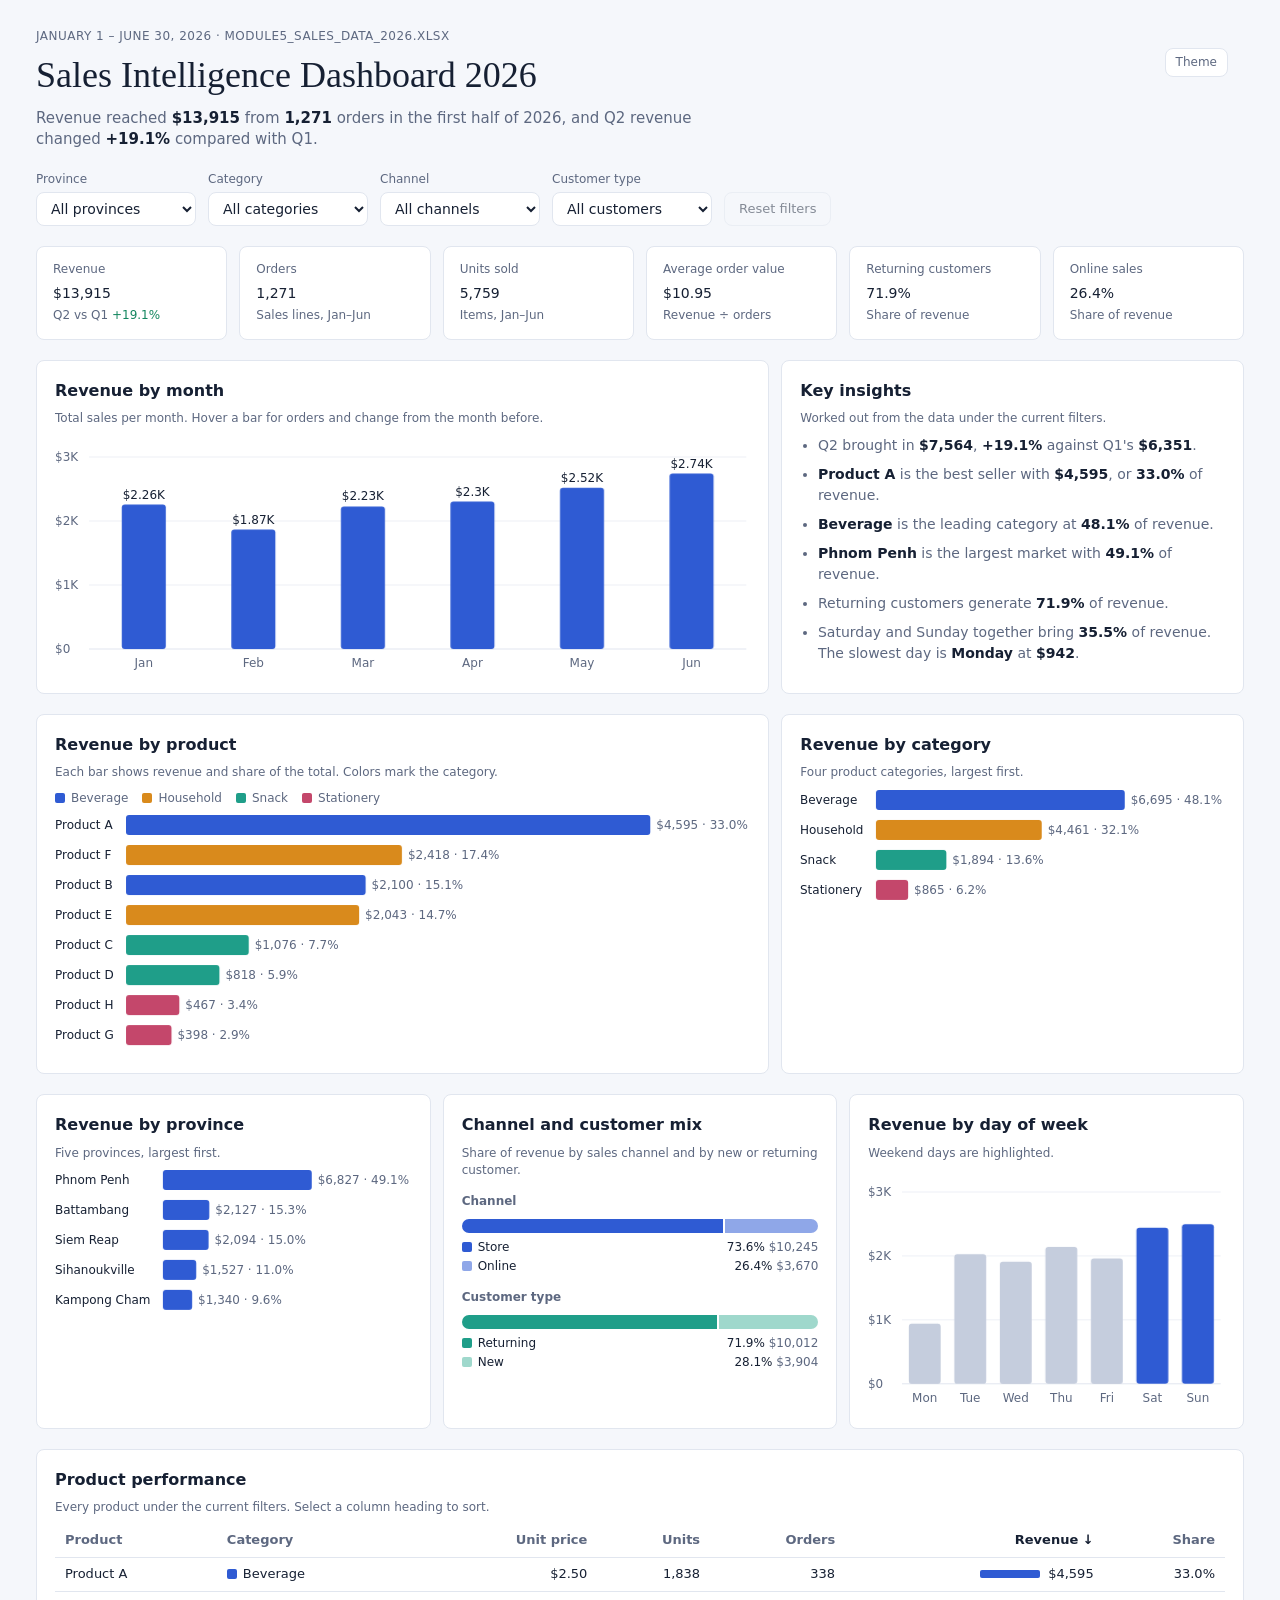
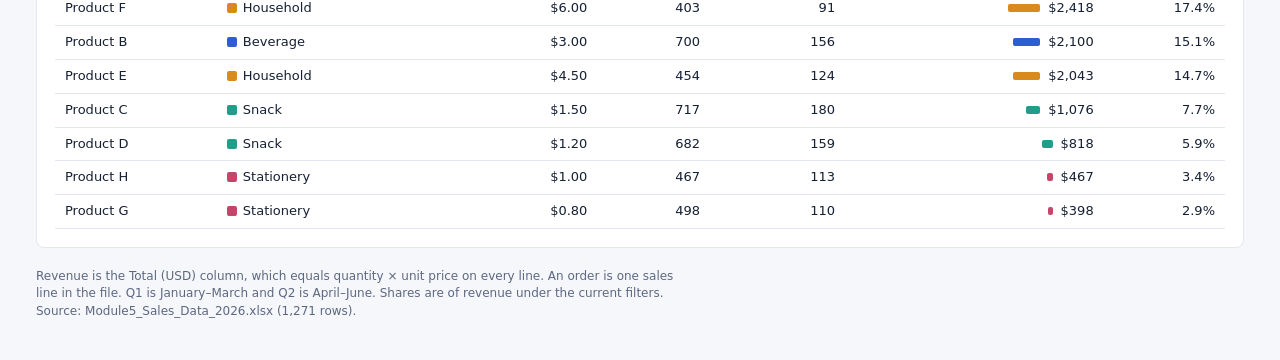
==== index.html @ ef540cd7 "done" ====
<!doctype html>
<html lang="en">
<head>
<meta charset="utf-8">
<meta name="viewport" content="width=device-width, initial-scale=1">
<title>Sales Intelligence Dashboard 2026</title>
<style>
/* Layout: one centered column — header, filters, KPI row, chart cards in wrapping rows, product table */
:root{
  --bg:#f5f7fb; --panel:#ffffff; --fg:#162033; --muted:#5d6880; --line:#e1e6ef; --grid:#edf0f6;
  --c1:#2f5bd3; --c2:#d98a1c; --c3:#1f9e89; --c4:#c4476b; --c5:#7a5cc4; --c6:#8fa7e8; --c7:#9fd8cc;
  --mutedbar:#c5cddd; --ok:#13865f; --bad:#c23b3b;
  --tip:#ffffff; --shadow:0 6px 20px rgba(22,32,51,.12);
  --sans:"Segoe UI",system-ui,-apple-system,"Helvetica Neue",Arial,sans-serif;
  --serif:Georgia,"Times New Roman",serif;
  --r:8px;
}
@media (prefers-color-scheme:dark){:root:not([data-theme="light"]){
  --bg:#0f1420; --panel:#171e2c; --fg:#e7ebf3; --muted:#9aa5bb; --line:#283246; --grid:#212a3b;
  --c1:#6f93f0; --c2:#f0a843; --c3:#3fc2a9; --c4:#e2708f; --c5:#a38bea; --c6:#3d5596; --c7:#2a6f62;
  --mutedbar:#3a4559; --ok:#45c48f; --bad:#f07070; --tip:#1f2738; --shadow:0 6px 20px rgba(0,0,0,.45);
  color-scheme:dark;}}
:root[data-theme="dark"]{
  --bg:#0f1420; --panel:#171e2c; --fg:#e7ebf3; --muted:#9aa5bb; --line:#283246; --grid:#212a3b;
  --c1:#6f93f0; --c2:#f0a843; --c3:#3fc2a9; --c4:#e2708f; --c5:#a38bea; --c6:#3d5596; --c7:#2a6f62;
  --mutedbar:#3a4559; --ok:#45c48f; --bad:#f07070; --tip:#1f2738; --shadow:0 6px 20px rgba(0,0,0,.45);
  color-scheme:dark;}
*{box-sizing:border-box;}
body{margin:0;background:var(--bg);color:var(--fg);font-family:var(--sans);font-size:14px;line-height:1.45;}
.wrap{max-width:1240px;margin:0 auto;padding:28px max(16px,env(safe-area-inset-right,0px)) 40px max(16px,env(safe-area-inset-left,0px));display:flex;flex-direction:column;gap:20px;}
.eyebrow{margin:0;font-size:12px;color:var(--muted);letter-spacing:.04em;text-transform:uppercase;}
h1{margin:4px 0 6px;font-family:var(--serif);font-weight:400;font-size:clamp(26px,4vw,36px);text-wrap:balance;}
.take{margin:0;color:var(--muted);max-width:72ch;font-size:15px;}
.take b,.ins b{color:var(--fg);font-weight:600;font-variant-numeric:tabular-nums;}
.filters{display:flex;flex-wrap:wrap;gap:12px;align-items:flex-end;}
.field{display:flex;flex-direction:column;gap:4px;font-size:12px;color:var(--muted);}
select,button{font:inherit;}
select{font-size:14px;color:var(--fg);background:var(--panel);border:1px solid var(--line);border-radius:var(--r);padding:7px 10px;min-width:10rem;max-width:100%;}
.reset{font-size:13px;color:var(--fg);background:transparent;border:1px solid var(--line);border-radius:var(--r);padding:7px 14px;cursor:pointer;}
.reset:disabled{opacity:.5;cursor:default;}
select:focus-visible,button:focus-visible{outline:2px solid var(--c1);outline-offset:2px;}
.kpis{display:grid;grid-template-columns:repeat(auto-fit,minmax(min(100%,10.5rem),1fr));gap:12px;}
.kpi,.card{background:var(--panel);border:1px solid var(--line);border-radius:var(--r);min-width:0;}
.kpi{padding:14px 16px;display:flex;flex-direction:column;gap:4px;}
.kpi .l{font-size:12px;color:var(--muted);}
.kpi .v{font-family:var(--serif);font-size:28px;line-height:1.15;font-variant-numeric:tabular-nums;}
.kpi .s{font-size:12px;color:var(--muted);font-variant-numeric:tabular-nums;}
.up{color:var(--ok);} .down{color:var(--bad);}
.row{display:flex;flex-wrap:wrap;gap:12px;}
.row>.card{flex:1 1 20rem;} .row>.g2{flex:2 1 28rem;}
.grid{display:grid;grid-template-columns:repeat(auto-fit,minmax(min(100%,19rem),1fr));gap:12px;}
.card{padding:18px;display:flex;flex-direction:column;gap:8px;}
.card h2{margin:0;font-size:16px;font-weight:600;}
.card h3{margin:6px 0 0;font-size:12px;font-weight:600;color:var(--muted);}
.note{margin:0;font-size:12px;color:var(--muted);}
.chart{position:relative;min-height:240px;}
.chart svg{display:block;overflow:visible;width:100%;height:auto;}
.tick{fill:var(--muted);font-size:12px;font-variant-numeric:tabular-nums;}
.lab{fill:var(--fg);font-size:12px;}
.val{fill:var(--muted);font-size:12px;font-variant-numeric:tabular-nums;}
.bv{fill:var(--fg);font-size:12px;font-variant-numeric:tabular-nums;}
.gl{stroke:var(--grid);} .ax{stroke:var(--line);}
.bar{transition:opacity .2s;}
.chart:hover .bar{opacity:.55;} .chart .bar:hover{opacity:1;}
.tip{position:absolute;z-index:3;background:var(--tip);border:1px solid var(--line);border-radius:var(--r);box-shadow:var(--shadow);padding:6px 10px;font-size:12px;pointer-events:none;white-space:nowrap;font-variant-numeric:tabular-nums;}
.tip .h{color:var(--muted);}
.empty{margin:0;font-size:12px;color:var(--muted);}
.ins{margin:0;padding-left:1.1rem;display:flex;flex-direction:column;gap:9px;color:var(--muted);font-size:14px;}
.legend{display:flex;flex-wrap:wrap;gap:6px 14px;font-size:12px;color:var(--muted);}
.sw{display:inline-block;width:10px;height:10px;border-radius:2px;margin-right:6px;vertical-align:-1px;}
.split{display:flex;flex-direction:column;gap:6px;}
.sbar{display:flex;height:14px;border-radius:var(--r);overflow:hidden;gap:2px;}
.sleg{display:flex;flex-direction:column;gap:2px;font-size:12px;font-variant-numeric:tabular-nums;}
.sleg>div{display:flex;justify-content:space-between;gap:8px;}
.sleg .m{color:var(--muted);}
.tbox{max-height:26rem;overflow:auto;}
table{width:100%;border-collapse:collapse;font-size:13px;font-variant-numeric:tabular-nums;}
th{position:sticky;top:0;background:var(--panel);text-align:left;font-weight:600;border-bottom:1px solid var(--line);padding:0;}
th.n,td.n{text-align:right;}
.sort{color:var(--muted);background:none;border:0;padding:7px 10px;cursor:pointer;width:100%;text-align:inherit;font-size:13px;}
th[aria-sort=ascending] .sort,th[aria-sort=descending] .sort{color:var(--fg);}
th[aria-sort=ascending] .sort::after{content:" ↑";} th[aria-sort=descending] .sort::after{content:" ↓";}
td{padding:7px 10px;border-bottom:1px solid var(--line);white-space:nowrap;}
.cb{display:inline-block;height:8px;border-radius:2px;margin-right:8px;}
@media (max-width:560px){.hn{display:none;}}
.foot{margin:0;font-size:12px;color:var(--muted);max-width:85ch;}
.theme{position:absolute;top:20px;right:max(16px,env(safe-area-inset-right,0px));font-size:12px;color:var(--muted);background:var(--panel);border:1px solid var(--line);border-radius:var(--r);padding:5px 10px;cursor:pointer;}
.head{position:relative;padding-right:90px;}
@media (prefers-reduced-motion:no-preference){.bar{animation:rise .5s ease-out both;}@keyframes rise{from{opacity:0}to{opacity:1}}}
</style>
</head>
<body>
<div class="wrap">
  <header class="head">
    <p class="eyebrow">January 1 – June 30, 2026 · Module5_Sales_Data_2026.xlsx</p>
    <h1>Sales Intelligence Dashboard 2026</h1>
    <p class="take">Revenue reached <b id="t-rev">—</b> from <b id="t-ord">—</b> orders in the first half of 2026, and Q2 revenue changed <b id="t-g">—</b> compared with Q1.</p>
    <button class="theme" id="theme" type="button">Theme</button>
  </header>

  <div class="filters">
    <label class="field">Province<select id="f-province"></select></label>
    <label class="field">Category<select id="f-category"></select></label>
    <label class="field">Channel<select id="f-channel"></select></label>
    <label class="field">Customer type<select id="f-ctype"></select></label>
    <button class="reset" id="reset" type="button" disabled>Reset filters</button>
  </div>

  <section class="kpis">
    <div class="kpi"><span class="l">Revenue</span><span class="v" id="k-rev">—</span><span class="s">Q2 vs Q1 <span id="k-g">—</span></span></div>
    <div class="kpi"><span class="l">Orders</span><span class="v" id="k-ord">—</span><span class="s">Sales lines, Jan–Jun</span></div>
    <div class="kpi"><span class="l">Units sold</span><span class="v" id="k-qty">—</span><span class="s">Items, Jan–Jun</span></div>
    <div class="kpi"><span class="l">Average order value</span><span class="v" id="k-aov">—</span><span class="s">Revenue ÷ orders</span></div>
    <div class="kpi"><span class="l">Returning customers</span><span class="v" id="k-ret">—</span><span class="s">Share of revenue</span></div>
    <div class="kpi"><span class="l">Online sales</span><span class="v" id="k-onl">—</span><span class="s">Share of revenue</span></div>
  </section>

  <div class="row">
    <section class="card g2">
      <h2>Revenue by month</h2>
      <p class="note">Total sales per month. Hover a bar for orders and change from the month before.</p>
      <div class="chart" id="c-month"></div>
    </section>
    <section class="card">
      <h2>Key insights</h2>
      <p class="note">Worked out from the data under the current filters.</p>
      <ul class="ins">
        <li>Q2 brought in <b id="i-q2">—</b>, <b id="i-g">—</b> against Q1's <b id="i-q1">—</b>.</li>
        <li><b id="i-p">—</b> is the best seller with <b id="i-pr">—</b>, or <b id="i-ps">—</b> of revenue.</li>
        <li><b id="i-c">—</b> is the leading category at <b id="i-cs">—</b> of revenue.</li>
        <li><b id="i-v">—</b> is the largest market with <b id="i-vs">—</b> of revenue.</li>
        <li>Returning customers generate <b id="i-ret">—</b> of revenue.</li>
        <li>Saturday and Sunday together bring <b id="i-we">—</b> of revenue. The slowest day is <b id="i-d">—</b> at <b id="i-dr">—</b>.</li>
      </ul>
    </section>
  </div>

  <div class="row">
    <section class="card g2">
      <h2>Revenue by product</h2>
      <p class="note">Each bar shows revenue and share of the total. Colors mark the category.</p>
      <div class="legend" id="legend"></div>
      <div class="chart" id="c-product"></div>
    </section>
    <section class="card">
      <h2>Revenue by category</h2>
      <p class="note">Four product categories, largest first.</p>
      <div class="chart" id="c-category" style="min-height:140px"></div>
    </section>
  </div>

  <div class="grid">
    <section class="card">
      <h2>Revenue by province</h2>
      <p class="note">Five provinces, largest first.</p>
      <div class="chart" id="c-province" style="min-height:160px"></div>
    </section>
    <section class="card">
      <h2>Channel and customer mix</h2>
      <p class="note">Share of revenue by sales channel and by new or returning customer.</p>
      <h3>Channel</h3><div class="split" id="s-channel"></div>
      <h3>Customer type</h3><div class="split" id="s-ctype"></div>
    </section>
    <section class="card">
      <h2>Revenue by day of week</h2>
      <p class="note">Weekend days are highlighted.</p>
      <div class="chart" id="c-day"></div>
    </section>
  </div>

  <section class="card">
    <h2>Product performance</h2>
    <p class="note">Every product under the current filters. Select a column heading to sort.</p>
    <div class="tbox">
      <table>
        <thead><tr>
          <th aria-sort="none"><button class="sort" data-col="key">Product</button></th>
          <th aria-sort="none"><button class="sort" data-col="cat">Category</button></th>
          <th class="n hn" aria-sort="none"><button class="sort" data-col="price">Unit price</button></th>
          <th class="n" aria-sort="none"><button class="sort" data-col="qty">Units</button></th>
          <th class="n hn" aria-sort="none"><button class="sort" data-col="orders">Orders</button></th>
          <th class="n" aria-sort="descending"><button class="sort" data-col="revenue">Revenue</button></th>
          <th class="n" aria-sort="none"><button class="sort" data-col="share">Share</button></th>
        </tr></thead>
        <tbody id="tbody"></tbody>
      </table>
    </div>
  </section>

  <p class="foot">Revenue is the Total (USD) column, which equals quantity × unit price on every line. An order is one sales line in the file. Q1 is January–March and Q2 is April–June. Shares are of revenue under the current filters. Source: Module5_Sales_Data_2026.xlsx (1,271 rows).</p>
</div>

<script>
const RAW = {"cols":["date","month","day","product","category","province","channel","ctype","qty","price","total"],"rows":[["2026-01-01","2026-01","Thursday","Product A","Beverage","Phnom Penh","Store","New",6,2.5,15.0],["2026-01-01","2026-01","Thursday","Product D","Snack","Phnom Penh","Online","Returning",5,1.2,6.0],["2026-01-01","2026-01","Thursday","Product E","Household","Battambang","Store","Returning",2,4.5,9.0],["2026-01-01","2026-01","Thursday","Product E","Household","Phnom Penh","Store","Returning",3,4.5,13.5],["2026-01-01","2026-01","Thursday","Product A","Beverage","Phnom Penh","Store","Returning",4,2.5,10.0],["2026-01-01","2026-01","Thursday","Product C","Snack","Phnom Penh","Store","Returning",3,1.5,4.5],["2026-01-01","2026-01","Thursday","Product D","Snack","Battambang","Online","Returning",2,1.2,2.4],["2026-01-02","2026-01","Friday","Product E","Household","Siem Reap","Store","Returning",5,4.5,22.5],["2026-01-02","2026-01","Friday","Product D","Snack","Phnom Penh","Store","Returning",3,1.2,3.6],["2026-01-02","2026-01","Friday","Product B","Beverage","Phnom Penh","Store","Returning",6,3.0,18.0],["2026-01-02","2026-01","Friday","Product B","Beverage","Phnom Penh","Store","New",4,3.0,12.0],["2026-01-02","2026-01","Friday","Product G","Stationery","Sihanoukville","Store","Returning",7,0.8,5.6],["2026-01-02","2026-01","Friday","Product E","Household","Sihanoukville","Store","Returning",2,4.5,9.0],["2026-01-03","2026-01","Saturday","Product D","Snack","Siem Reap","Online","Returning",11,1.2,13.2],["2026-01-03","2026-01","Saturday","Product E","Household","Phnom Penh","Store","Returning",4,4.5,18.0],["2026-01-03","2026-01","Saturday","Product A","Beverage","Phnom Penh","Store","Returning",7,2.5,17.5],["2026-01-03","2026-01","Saturday","Product A","Beverage","Sihanoukville","Store","New",3,2.5,7.5],["2026-01-03","2026-01","Saturday","Product C","Snack","Phnom Penh","Online","Returning",6,1.5,9.0],["2026-01-03","2026-01","Saturday","Product B","Beverage","Phnom Penh","Online","Returning",6,3.0,18.0],["2026-01-03","2026-01","Saturday","Product E","Household","Phnom Penh","Store","New",5,4.5,22.5],["2026-01-03","2026-01","Saturday","Product D","Snack","Phnom Penh","Store","Returning",2,1.2,2.4],["2026-01-03","2026-01","Saturday","Product H","Stationery","Sihanoukville","Store","Returning",5,1.0,5.0],["2026-01-04","2026-01","Sunday","Product C","Snack","Phnom Penh","Store","New",3,1.5,4.5],["2026-01-04","2026-01","Sunday","Product B","Beverage","Phnom Penh","Store","New",4,3.0,12.0],["2026-01-04","2026-01","Sunday","Product G","Stationery","Kampong Cham","Online","Returning",5,0.8,4.0],["2026-01-04","2026-01","Sunday","Product H","Stationery","Kampong Cham","Store","Returning",4,1.0,4.0],["2026-01-04","2026-01","Sunday","Product G","Stationery","Siem Reap","Online","New",6,0.8,4.8],["2026-01-04","2026-01","Sunday","Product A","Beverage","Battambang","Store","Returning",4,2.5,10.0],["2026-01-04","2026-01","Sunday","Product C","Snack","Sihanoukville","Store","Returning",3,1.5,4.5],["2026-01-04","2026-01","Sunday","Product A","Beverage","Siem Reap","Store","New",8,2.5,20.0],["2026-01-04","2026-01","Sunday","Product E","Household","Phnom Penh","Online","Returning",3,4.5,13.5],["2026-01-04","2026-01","Sunday","Product A","Beverage","Phnom Penh","Online","Returning",4,2.5,10.0],["2026-01-04","2026-01","Sunday","Product B","Beverage","Phnom Penh","Store","New",3,3.0,9.0],["2026-01-04","2026-01","Sunday","Product B","Beverage","Phnom Penh","Store","Returning",4,3.0,12.0],["2026-01-05","2026-01","Monday","Product A","Beverage","Phnom Penh","Store","Returning",4,2.5,10.0],["2026-01-05","2026-01","Monday","Product C","Snack","Kampong Cham","Store","Returning",4,1.5,6.0],["2026-01-05","2026-01","Monday","Product A","Beverage","Phnom Penh","Store","Returning",11,2.5,27.5],["2026-01-06","2026-01","Tuesday","Product A","Beverage","Phnom Penh","Store","New",6,2.5,15.0],["2026-01-06","2026-01","Tuesday","Product D","Snack","Kampong Cham","Online","Returning",2,1.2,2.4],["2026-01-06","2026-01","Tuesday","Product H","Stationery","Battambang","Online","New",2,1.0,2.0],["2026-01-06","2026-01","Tuesday","Product B","Beverage","Phnom Penh","Store","New",4,3.0,12.0],["2026-01-06","2026-01","Tuesday","Product B","Beverage","Phnom Penh","Online","Returning",10,3.0,30.0],["2026-01-06","2026-01","Tuesday","Product A","Beverage","Battambang","Store","Returning",6,2.5,15.0],["2026-01-06","2026-01","Tuesday","Product D","Snack","Battambang","Store","Returning",4,1.2,4.8],["2026-01-07","2026-01","Wednesday","Product E","Household","Phnom Penh","Store","Returning",3,4.5,13.5],["2026-01-07","2026-01","Wednesday","Product A","Beverage","Siem Reap","Store","Returning",6,2.5,15.0],["2026-01-07","2026-01","Wednesday","Product E","Household","Siem Reap","Store","Returning",2,4.5,9.0],["2026-01-07","2026-01","Wednesday","Product C","Snack","Sihanoukville","Store","Returning",2,1.5,3.0],["2026-01-07","2026-01","Wednesday","Product B","Beverage","Battambang","Store","Returning",4,3.0,12.0],["2026-01-07","2026-01","Wednesday","Product D","Snack","Phnom Penh","Store","New",10,1.2,12.0],["2026-01-08","2026-01","Thursday","Product A","Beverage","Sihanoukville","Store","Returning",10,2.5,25.0],["2026-01-08","2026-01","Thursday","Product D","Snack","Phnom Penh","Store","Returning",10,1.2,12.0],["2026-01-08","2026-01","Thursday","Product B","Beverage","Phnom Penh","Store","New",2,3.0,6.0],["2026-01-08","2026-01","Thursday","Product B","Beverage","Phnom Penh","Store","New",1,3.0,3.0],["2026-01-08","2026-01","Thursday","Product A","Beverage","Kampong Cham","Store","New",6,2.5,15.0],["2026-01-08","2026-01","Thursday","Product G","Stationery","Phnom Penh","Store","Returning",9,0.8,7.2],["2026-01-08","2026-01","Thursday","Product A","Beverage","Phnom Penh","Store","New",11,2.5,27.5],["2026-01-08","2026-01","Thursday","Product A","Beverage","Sihanoukville","Online","New",6,2.5,15.0],["2026-01-09","2026-01","Friday","Product E","Household","Sihanoukville","Store","Returning",2,4.5,9.0],["2026-01-09","2026-01","Friday","Product D","Snack","Battambang","Online","New",3,1.2,3.6],["2026-01-09","2026-01","Friday","Product D","Snack","Phnom Penh","Store","Returning",4,1.2,4.8],["2026-01-09","2026-01","Friday","Product E","Household","Kampong Cham","Store","Returning",3,4.5,13.5],["2026-01-09","2026-01","Friday","Product B","Beverage","Phnom Penh","Store","Returning",4,3.0,12.0],["2026-01-09","2026-01","Friday","Product A","Beverage","Phnom Penh","Store","Returning",5,2.5,12.5],["2026-01-09","2026-01","Friday","Product B","Beverage","Phnom Penh","Online","Returning",10,3.0,30.0],["2026-01-10","2026-01","Saturday","Product D","Snack","Battambang","Store","New",3,1.2,3.6],["2026-01-10","2026-01","Saturday","Product A","Beverage","Phnom Penh","Store","Returning",6,2.5,15.0],["2026-01-10","2026-01","Saturday","Product E","Household","Siem Reap","Store","Returning",2,4.5,9.0],["2026-01-10","2026-01","Saturday","Product G","Stationery","Sihanoukville","Store","Returning",3,0.8,2.4],["2026-01-10","2026-01","Saturday","Product C","Snack","Siem Reap","Store","Returning",3,1.5,4.5],["2026-01-10","2026-01","Saturday","Product G","Stationery","Sihanoukville","Store","New",4,0.8,3.2],["2026-01-10","2026-01","Saturday","Product B","Beverage","Phnom Penh","Store","New",6,3.0,18.0],["2026-01-10","2026-01","Saturday","Product C","Snack","Kampong Cham","Store","New",3,1.5,4.5],["2026-01-10","2026-01","Saturday","Product D","Snack","Kampong Cham","Store","New",6,1.2,7.2],["2026-01-11","2026-01","Sunday","Product E","Household","Sihanoukville","Store","Returning",1,4.5,4.5],["2026-01-11","2026-01","Sunday","Product C","Snack","Phnom Penh","Store","Returning",8,1.5,12.0],["2026-01-11","2026-01","Sunday","Product G","Stationery","Siem Reap","Store","New",5,0.8,4.0],["2026-01-11","2026-01","Sunday","Product B","Beverage","Phnom Penh","Store","New",6,3.0,18.0],["2026-01-11","2026-01","Sunday","Product H","Stationery","Phnom Penh","Store","Returning",5,1.0,5.0],["2026-01-11","2026-01","Sunday","Product C","Snack","Phnom Penh","Store","Returning",6,1.5,9.0],["2026-01-11","2026-01","Sunday","Product E","Household","Sihanoukville","Store","New",3,4.5,13.5],["2026-01-11","2026-01","Sunday","Product G","Stationery","Siem Reap","Store","Returning",5,0.8,4.0],["2026-01-11","2026-01","Sunday","Product A","Beverage","Phnom Penh","Store","Returning",5,2.5,12.5],["2026-01-12","2026-01","Monday","Product C","Snack","Phnom Penh","Store","Returning",3,1.5,4.5],["2026-01-12","2026-01","Monday","Product E","Household","Kampong Cham","Online","Returning",3,4.5,13.5],["2026-01-12","2026-01","Monday","Product H","Stationery","Phnom Penh","Store","New",4,1.0,4.0],["2026-01-13","2026-01","Tuesday","Product E","Household","Phnom Penh","Store","New",1,4.5,4.5],["2026-01-13","2026-01","Tuesday","Product A","Beverage","Siem Reap","Store","Returning",7,2.5,17.5],["2026-01-13","2026-01","Tuesday","Product D","Snack","Phnom Penh","Store","New",2,1.2,2.4],["2026-01-13","2026-01","Tuesday","Product C","Snack","Phnom Penh","Store","Returning",8,1.5,12.0],["2026-01-13","2026-01","Tuesday","Product A","Beverage","Kampong Cham","Store","New",6,2.5,15.0],["2026-01-13","2026-01","Tuesday","Product A","Beverage","Siem Reap","Store","Returning",11,2.5,27.5],["2026-01-14","2026-01","Wednesday","Product B","Beverage","Phnom Penh","Store","Returning",6,3.0,18.0],["2026-01-14","2026-01","Wednesday","Product D","Snack","Siem Reap","Store","Returning",6,1.2,7.2],["2026-01-14","2026-01","Wednesday","Product F","Household","Phnom Penh","Store","New",2,6.0,12.0],["2026-01-14","2026-01","Wednesday","Product A","Beverage","Sihanoukville","Online","Returning",7,2.5,17.5],["2026-01-14","2026-01","Wednesday","Product G","Stationery","Battambang","Store","Returning",8,0.8,6.4],["2026-01-14","2026-01","Wednesday","Product A","Beverage","Kampong Cham","Store","Returning",7,2.5,17.5],["2026-01-14","2026-01","Wednesday","Product A","Beverage","Phnom Penh","Store","Returning",6,2.5,15.0],["2026-01-15","2026-01","Thursday","Product A","Beverage","Sihanoukville","Store","Returning",6,2.5,15.0],["2026-01-15","2026-01","Thursday","Product D","Snack","Battambang","Store","Returning",9,1.2,10.8],["2026-01-15","2026-01","Thursday","Product H","Stationery","Siem Reap","Store","Returning",1,1.0,1.0],["2026-01-15","2026-01","Thursday","Product E","Household","Phnom Penh","Store","Returning",6,4.5,27.0],["2026-01-15","2026-01","Thursday","Product A","Beverage","Kampong Cham","Store","New",2,2.5,5.0],["2026-01-15","2026-01","Thursday","Product H","Stationery","Sihanoukville","Store","Returning",3,1.0,3.0],["2026-01-15","2026-01","Thursday","Product A","Beverage","Phnom Penh","Store","Returning",3,2.5,7.5],["2026-01-16","2026-01","Friday","Product G","Stationery","Sihanoukville","Online","Returning",3,0.8,2.4],["2026-01-16","2026-01","Friday","Product H","Stationery","Phnom Penh","Store","New",2,1.0,2.0],["2026-01-16","2026-01","Friday","Product A","Beverage","Phnom Penh","Online","Returning",5,2.5,12.5],["2026-01-16","2026-01","Friday","Product A","Beverage","Battambang","Store","Returning",7,2.5,17.5],["2026-01-16","2026-01","Friday","Product D","Snack","Sihanoukville","Online","Returning",3,1.2,3.6],["2026-01-16","2026-01","Friday","Product C","Snack","Siem Reap","Store","Returning",4,1.5,6.0],["2026-01-17","2026-01","Saturday","Product C","Snack","Kampong Cham","Store","Returning",4,1.5,6.0],["2026-01-17","2026-01","Saturday","Product C","Snack","Battambang","Store","Returning",2,1.5,3.0],["2026-01-17","2026-01","Saturday","Product C","Snack","Phnom Penh","Store","New",3,1.5,4.5],["2026-01-17","2026-01","Saturday","Product H","Stationery","Battambang","Store","Returning",7,1.0,7.0],["2026-01-17","2026-01","Saturday","Product C","Snack","Siem Reap","Store","New",3,1.5,4.5],["2026-01-17","2026-01","Saturday","Product G","Stationery","Phnom Penh","Store","Returning",8,0.8,6.4],["2026-01-17","2026-01","Saturday","Product G","Stationery","Battambang","Store","Returning",2,0.8,1.6],["2026-01-18","2026-01","Sunday","Product A","Beverage","Sihanoukville","Online","New",6,2.5,15.0],["2026-01-18","2026-01","Sunday","Product G","Stationery","Siem Reap","Store","Returning",7,0.8,5.6],["2026-01-18","2026-01","Sunday","Product F","Household","Phnom Penh","Store","Returning",12,6.0,72.0],["2026-01-18","2026-01","Sunday","Product G","Stationery","Phnom Penh","Store","Returning",9,0.8,7.2],["2026-01-18","2026-01","Sunday","Product C","Snack","Phnom Penh","Online","New",4,1.5,6.0],["2026-01-18","2026-01","Sunday","Product H","Stationery","Phnom Penh","Store","Returning",5,1.0,5.0],["2026-01-18","2026-01","Sunday","Product A","Beverage","Kampong Cham","Store","Returning",3,2.5,7.5],["2026-01-18","2026-01","Sunday","Product H","Stationery","Battambang","Store","Returning",6,1.0,6.0],["2026-01-18","2026-01","Sunday","Product C","Snack","Kampong Cham","Store","New",1,1.5,1.5],["2026-01-18","2026-01","Sunday","Product A","Beverage","Siem Reap","Store","New",3,2.5,7.5],["2026-01-19","2026-01","Monday","Product F","Household","Kampong Cham","Store","Returning",4,6.0,24.0],["2026-01-19","2026-01","Monday","Product G","Stationery","Sihanoukville","Store","Returning",4,0.8,3.2],["2026-01-20","2026-01","Tuesday","Product B","Beverage","Phnom Penh","Online","Returning",11,3.0,33.0],["2026-01-20","2026-01","Tuesday","Product D","Snack","Phnom Penh","Online","Returning",6,1.2,7.2],["2026-01-20","2026-01","Tuesday","Product H","Stationery","Battambang","Store","Returning",3,1.0,3.0],["2026-01-20","2026-01","Tuesday","Product E","Household","Phnom Penh","Online","Returning",2,4.5,9.0],["2026-01-20","2026-01","Tuesday","Product F","Household","Phnom Penh","Store","Returning",4,6.0,24.0],["2026-01-20","2026-01","Tuesday","Product A","Beverage","Phnom Penh","Store","Returning",3,2.5,7.5],["2026-01-21","2026-01","Wednesday","Product E","Household","Sihanoukville","Store","New",2,4.5,9.0],["2026-01-21","2026-01","Wednesday","Product D","Snack","Kampong Cham","Store","New",4,1.2,4.8],["2026-01-21","2026-01","Wednesday","Product A","Beverage","Siem Reap","Store","New",3,2.5,7.5],["2026-01-21","2026-01","Wednesday","Product A","Beverage","Kampong Cham","Store","Returning",12,2.5,30.0],["2026-01-21","2026-01","Wednesday","Product A","Beverage","Phnom Penh","Store","New",4,2.5,10.0],["2026-01-21","2026-01","Wednesday","Product F","Household","Phnom Penh","Store","Returning",3,6.0,18.0],["2026-01-22","2026-01","Thursday","Product F","Household","Phnom Penh","Online","Returning",6,6.0,36.0],["2026-01-22","2026-01","Thursday","Product D","Snack","Kampong Cham","Store","Returning",4,1.2,4.8],["2026-01-22","2026-01","Thursday","Product E","Household","Phnom Penh","Store","New",2,4.5,9.0],["2026-01-22","2026-01","Thursday","Product A","Beverage","Siem Reap","Store","Returning",10,2.5,25.0],["2026-01-22","2026-01","Thursday","Product G","Stationery","Kampong Cham","Store","Returning",6,0.8,4.8],["2026-01-22","2026-01","Thursday","Product C","Snack","Phnom Penh","Store","Returning",6,1.5,9.0],["2026-01-22","2026-01","Thursday","Product H","Stationery","Sihanoukville","Store","New",1,1.0,1.0],["2026-01-23","2026-01","Friday","Product H","Stationery","Phnom Penh","Store","Returning",3,1.0,3.0],["2026-01-23","2026-01","Friday","Product G","Stationery","Phnom Penh","Store","New",5,0.8,4.0],["2026-01-23","2026-01","Friday","Product A","Beverage","Phnom Penh","Online","New",1,2.5,2.5],["2026-01-23","2026-01","Friday","Product A","Beverage","Phnom Penh","Online","New",6,2.5,15.0],["2026-01-23","2026-01","Friday","Product D","Snack","Battambang","Store","New",8,1.2,9.6],["2026-01-23","2026-01","Friday","Product A","Beverage","Phnom Penh","Store","New",3,2.5,7.5],["2026-01-24","2026-01","Saturday","Product F","Household","Battambang","Store","Returning",5,6.0,30.0],["2026-01-24","2026-01","Saturday","Product A","Beverage","Phnom Penh","Store","New",6,2.5,15.0],["2026-01-24","2026-01","Saturday","Product D","Snack","Battambang","Store","Returning",6,1.2,7.2],["2026-01-24","2026-01","Saturday","Product H","Stationery","Sihanoukville","Store","New",4,1.0,4.0],["2026-01-24","2026-01","Saturday","Product D","Snack","Sihanoukville","Store","New",5,1.2,6.0],["2026-01-24","2026-01","Saturday","Product D","Snack","Phnom Penh","Store","New",3,1.2,3.6],["2026-01-24","2026-01","Saturday","Product F","Household","Phnom Penh","Store","Returning",4,6.0,24.0],["2026-01-24","2026-01","Saturday","Product D","Snack","Phnom Penh","Store","Returning",3,1.2,3.6],["2026-01-25","2026-01","Sunday","Product C","Snack","Phnom Penh","Store","Returning",3,1.5,4.5],["2026-01-25","2026-01","Sunday","Product B","Beverage","Phnom Penh","Store","New",4,3.0,12.0],["2026-01-25","2026-01","Sunday","Product G","Stationery","Battambang","Store","New",2,0.8,1.6],["2026-01-25","2026-01","Sunday","Product C","Snack","Phnom Penh","Online","Returning",6,1.5,9.0],["2026-01-25","2026-01","Sunday","Product A","Beverage","Phnom Penh","Store","Returning",4,2.5,10.0],["2026-01-25","2026-01","Sunday","Product E","Household","Kampong Cham","Store","Returning",4,4.5,18.0],["2026-01-25","2026-01","Sunday","Product H","Stationery","Siem Reap","Store","Returning",1,1.0,1.0],["2026-01-25","2026-01","Sunday","Product A","Beverage","Siem Reap","Store","New",4,2.5,10.0],["2026-01-26","2026-01","Monday","Product F","Household","Siem Reap","Store","Returning",2,6.0,12.0],["2026-01-26","2026-01","Monday","Product B","Beverage","Phnom Penh","Store","Returning",8,3.0,24.0],["2026-01-27","2026-01","Tuesday","Product B","Beverage","Phnom Penh","Store","Returning",2,3.0,6.0],["2026-01-27","2026-01","Tuesday","Product B","Beverage","Phnom Penh","Online","Returning",4,3.0,12.0],["2026-01-27","2026-01","Tuesday","Product F","Household","Kampong Cham","Store","Returning",4,6.0,24.0],["2026-01-27","2026-01","Tuesday","Product D","Snack","Battambang","Store","Returning",3,1.2,3.6],["2026-01-27","2026-01","Tuesday","Product G","Stationery","Phnom Penh","Online","Returning",4,0.8,3.2],["2026-01-27","2026-01","Tuesday","Product C","Snack","Phnom Penh","Store","Returning",8,1.5,12.0],["2026-01-27","2026-01","Tuesday","Product G","Stationery","Phnom Penh","Store","Returning",3,0.8,2.4],["2026-01-28","2026-01","Wednesday","Product E","Household","Phnom Penh","Online","Returning",4,4.5,18.0],["2026-01-28","2026-01","Wednesday","Product C","Snack","Phnom Penh","Store","Returning",4,1.5,6.0],["2026-01-28","2026-01","Wednesday","Product A","Beverage","Sihanoukville","Online","Returning",11,2.5,27.5],["2026-01-28","2026-01","Wednesday","Product B","Beverage","Phnom Penh","Store","New",6,3.0,18.0],["2026-01-28","2026-01","Wednesday","Product B","Beverage","Phnom Penh","Store","Returning",4,3.0,12.0],["2026-01-28","2026-01","Wednesday","Product D","Snack","Siem Reap","Store","Returning",5,1.2,6.0],["2026-01-28","2026-01","Wednesday","Product A","Beverage","Phnom Penh","Store","Returning",3,2.5,7.5],["2026-01-29","2026-01","Thursday","Product C","Snack","Battambang","Store","Returning",3,1.5,4.5],["2026-01-29","2026-01","Thursday","Product D","Snack","Siem Reap","Store","Returning",3,1.2,3.6],["2026-01-29","2026-01","Thursday","Product F","Household","Phnom Penh","Store","Returning",3,6.0,18.0],["2026-01-29","2026-01","Thursday","Product B","Beverage","Sihanoukville","Store","Returning",2,3.0,6.0],["2026-01-29","2026-01","Thursday","Product A","Beverage","Battambang","Store","Returning",5,2.5,12.5],["2026-01-29","2026-01","Thursday","Product E","Household","Sihanoukville","Store","New",4,4.5,18.0],["2026-01-29","2026-01","Thursday","Product D","Snack","Battambang","Store","Returning",2,1.2,2.4],["2026-01-30","2026-01","Friday","Product A","Beverage","Battambang","Online","New",12,2.5,30.0],["2026-01-30","2026-01","Friday","Product C","Snack","Phnom Penh","Store","Returning",4,1.5,6.0],["2026-01-30","2026-01","Friday","Product B","Beverage","Phnom Penh","Store","New",6,3.0,18.0],["2026-01-30","2026-01","Friday","Product C","Snack","Sihanoukville","Store","Returning",4,1.5,6.0],["2026-01-30","2026-01","Friday","Product G","Stationery","Sihanoukville","Store","Returning",3,0.8,2.4],["2026-01-30","2026-01","Friday","Product B","Beverage","Phnom Penh","Online","New",1,3.0,3.0],["2026-01-30","2026-01","Friday","Product H","Stationery","Siem Reap","Store","New",10,1.0,10.0],["2026-01-31","2026-01","Saturday","Product A","Beverage","Phnom Penh","Store","New",5,2.5,12.5],["2026-01-31","2026-01","Saturday","Product E","Household","Phnom Penh","Store","Returning",3,4.5,13.5],["2026-01-31","2026-01","Saturday","Product D","Snack","Sihanoukville","Store","New",3,1.2,3.6],["2026-01-31","2026-01","Saturday","Product D","Snack","Siem Reap","Store","Returning",3,1.2,3.6],["2026-01-31","2026-01","Saturday","Product B","Beverage","Phnom Penh","Online","New",2,3.0,6.0],["2026-01-31","2026-01","Saturday","Product B","Beverage","Phnom Penh","Store","Returning",5,3.0,15.0],["2026-01-31","2026-01","Saturday","Product D","Snack","Sihanoukville","Store","Returning",3,1.2,3.6],["2026-01-31","2026-01","Saturday","Product B","Beverage","Phnom Penh","Store","Returning",7,3.0,21.0],["2026-02-01","2026-02","Sunday","Product B","Beverage","Phnom Penh","Store","New",4,3.0,12.0],["2026-02-01","2026-02","Sunday","Product H","Stationery","Phnom Penh","Store","Returning",3,1.0,3.0],["2026-02-01","2026-02","Sunday","Product F","Household","Phnom Penh","Store","New",6,6.0,36.0],["2026-02-01","2026-02","Sunday","Product G","Stationery","Phnom Penh","Store","Returning",9,0.8,7.2],["2026-02-01","2026-02","Sunday","Product A","Beverage","Siem Reap","Store","New",7,2.5,17.5],["2026-02-01","2026-02","Sunday","Product B","Beverage","Sihanoukville","Store","Returning",4,3.0,12.0],["2026-02-01","2026-02","Sunday","Product A","Beverage","Phnom Penh","Store","New",8,2.5,20.0],["2026-02-01","2026-02","Sunday","Product C","Snack","Phnom Penh","Online","Returning",5,1.5,7.5],["2026-02-02","2026-02","Monday","Product B","Beverage","Phnom Penh","Store","Returning",7,3.0,21.0],["2026-02-02","2026-02","Monday","Product D","Snack","Kampong Cham","Online","Returning",3,1.2,3.6],["2026-02-02","2026-02","Monday","Product A","Beverage","Phnom Penh","Store","Returning",5,2.5,12.5],["2026-02-03","2026-02","Tuesday","Product A","Beverage","Kampong Cham","Store","Returning",6,2.5,15.0],["2026-02-03","2026-02","Tuesday","Product A","Beverage","Siem Reap","Store","Returning",5,2.5,12.5],["2026-02-03","2026-02","Tuesday","Product H","Stationery","Phnom Penh","Store","Returning",10,1.0,10.0],["2026-02-03","2026-02","Tuesday","Product B","Beverage","Phnom Penh","Store","New",2,3.0,6.0],["2026-02-03","2026-02","Tuesday","Product A","Beverage","Sihanoukville","Store","New",6,2.5,15.0],["2026-02-04","2026-02","Wednesday","Product C","Snack","Phnom Penh","Store","New",2,1.5,3.0],["2026-02-04","2026-02","Wednesday","Product B","Beverage","Phnom Penh","Online","Returning",3,3.0,9.0],["2026-02-04","2026-02","Wednesday","Product A","Beverage","Phnom Penh","Store","New",3,2.5,7.5],["2026-02-04","2026-02","Wednesday","Product C","Snack","Kampong Cham","Store","Returning",6,1.5,9.0],["2026-02-04","2026-02","Wednesday","Product A","Beverage","Siem Reap","Store","Returning",9,2.5,22.5],["2026-02-05","2026-02","Thursday","Product A","Beverage","Battambang","Store","New",2,2.5,5.0],["2026-02-05","2026-02","Thursday","Product E","Household","Phnom Penh","Store","New",3,4.5,13.5],["2026-02-05","2026-02","Thursday","Product B","Beverage","Phnom Penh","Store","Returning",6,3.0,18.0],["2026-02-05","2026-02","Thursday","Product A","Beverage","Siem Reap","Store","New",10,2.5,25.0],["2026-02-05","2026-02","Thursday","Product H","Stationery","Phnom Penh","Store","New",1,1.0,1.0],["2026-02-06","2026-02","Friday","Product F","Household","Battambang","Store","Returning",6,6.0,36.0],["2026-02-06","2026-02","Friday","Product A","Beverage","Phnom Penh","Store","Returning",5,2.5,12.5],["2026-02-06","2026-02","Friday","Product A","Beverage","Siem Reap","Store","Returning",4,2.5,10.0],["2026-02-06","2026-02","Friday","Product B","Beverage","Phnom Penh","Store","New",1,3.0,3.0],["2026-02-06","2026-02","Friday","Product A","Beverage","Siem Reap","Store","Returning",7,2.5,17.5],["2026-02-07","2026-02","Saturday","Product B","Beverage","Kampong Cham","Store","Returning",5,3.0,15.0],["2026-02-07","2026-02","Saturday","Product D","Snack","Siem Reap","Store","Returning",6,1.2,7.2],["2026-02-07","2026-02","Saturday","Product A","Beverage","Phnom Penh","Online","New",3,2.5,7.5],["2026-02-07","2026-02","Saturday","Product C","Snack","Kampong Cham","Store","Returning",5,1.5,7.5],["2026-02-07","2026-02","Saturday","Product D","Snack","Battambang","Store","Returning",3,1.2,3.6],["2026-02-07","2026-02","Saturday","Product H","Stationery","Phnom Penh","Store","Returning",1,1.0,1.0],["2026-02-07","2026-02","Saturday","Product E","Household","Kampong Cham","Store","New",3,4.5,13.5],["2026-02-08","2026-02","Sunday","Product E","Household","Phnom Penh","Store","Returning",5,4.5,22.5],["2026-02-08","2026-02","Sunday","Product A","Beverage","Siem Reap","Store","Returning",7,2.5,17.5],["2026-02-08","2026-02","Sunday","Product C","Snack","Kampong Cham","Online","Returning",3,1.5,4.5],["2026-02-08","2026-02","Sunday","Product A","Beverage","Kampong Cham","Online","New",4,2.5,10.0],["2026-02-08","2026-02","Sunday","Product F","Household","Phnom Penh","Store","Returning",2,6.0,12.0],["2026-02-08","2026-02","Sunday","Product D","Snack","Phnom Penh","Store","Returning",5,1.2,6.0],["2026-02-08","2026-02","Sunday","Product D","Snack","Battambang","Store","New",4,1.2,4.8],["2026-02-08","2026-02","Sunday","Product F","Household","Phnom Penh","Online","Returning",5,6.0,30.0],["2026-02-09","2026-02","Monday","Product D","Snack","Phnom Penh","Store","New",6,1.2,7.2],["2026-02-09","2026-02","Monday","Product D","Snack","Phnom Penh","Store","New",3,1.2,3.6],["2026-02-09","2026-02","Monday","Product C","Snack","Battambang","Online","Returning",4,1.5,6.0],["2026-02-10","2026-02","Tuesday","Product B","Beverage","Phnom Penh","Store","Returning",3,3.0,9.0],["2026-02-10","2026-02","Tuesday","Product A","Beverage","Phnom Penh","Store","New",3,2.5,7.5],["2026-02-10","2026-02","Tuesday","Product F","Household","Kampong Cham","Store","Returning",4,6.0,24.0],["2026-02-10","2026-02","Tuesday","Product C","Snack","Phnom Penh","Online","New",3,1.5,4.5],["2026-02-10","2026-02","Tuesday","Product H","Stationery","Phnom Penh","Store","Returning",5,1.0,5.0],["2026-02-10","2026-02","Tuesday","Product B","Beverage","Phnom Penh","Online","Returning",3,3.0,9.0],["2026-02-11","2026-02","Wednesday","Product A","Beverage","Kampong Cham","Store","Returning",6,2.5,15.0],["2026-02-11","2026-02","Wednesday","Product A","Beverage","Siem Reap","Store","Returning",3,2.5,7.5],["2026-02-11","2026-02","Wednesday","Product C","Snack","Phnom Penh","Store","Returning",9,1.5,13.5],["2026-02-11","2026-02","Wednesday","Product A","Beverage","Siem Reap","Store","Returning",10,2.5,25.0],["2026-02-11","2026-02","Wednesday","Product E","Household","Phnom Penh","Store","Returning",3,4.5,13.5],["2026-02-11","2026-02","Wednesday","Product H","Stationery","Phnom Penh","Store","Returning",9,1.0,9.0],["2026-02-12","2026-02","Thursday","Product A","Beverage","Phnom Penh","Online","Returning",4,2.5,10.0],["2026-02-12","2026-02","Thursday","Product C","Snack","Kampong Cham","Store","New",4,1.5,6.0],["2026-02-12","2026-02","Thursday","Product E","Household","Siem Reap","Online","Returning",6,4.5,27.0],["2026-02-12","2026-02","Thursday","Product A","Beverage","Battambang","Online","New",1,2.5,2.5],["2026-02-12","2026-02","Thursday","Product C","Snack","Phnom Penh","Store","Returning",5,1.5,7.5],["2026-02-13","2026-02","Friday","Product F","Household","Phnom Penh","Store","New",2,6.0,12.0],["2026-02-13","2026-02","Friday","Product G","Stationery","Battambang","Online","Returning",3,0.8,2.4],["2026-02-13","2026-02","Friday","Product H","Stationery","Siem Reap","Store","New",3,1.0,3.0],["2026-02-13","2026-02","Friday","Product C","Snack","Siem Reap","Store","New",4,1.5,6.0],["2026-02-13","2026-02","Friday","Product B","Beverage","Sihanoukville","Store","New",5,3.0,15.0],["2026-02-14","2026-02","Saturday","Product A","Beverage","Phnom Penh","Store","Returning",5,2.5,12.5],["2026-02-14","2026-02","Saturday","Product H","Stationery","Kampong Cham","Online","Returning",8,1.0,8.0],["2026-02-14","2026-02","Saturday","Product E","Household","Phnom Penh","Store","Returning",5,4.5,22.5],["2026-02-14","2026-02","Saturday","Product A","Beverage","Battambang","Store","Returning",7,2.5,17.5],["2026-02-14","2026-02","Saturday","Product D","Snack","Siem Reap","Store","Returning",3,1.2,3.6],["2026-02-14","2026-02","Saturday","Product C","Snack","Siem Reap","Store","New",2,1.5,3.0],["2026-02-14","2026-02","Saturday","Product B","Beverage","Phnom Penh","Store","Returning",4,3.0,12.0],["2026-02-15","2026-02","Sunday","Product C","Snack","Phnom Penh","Store","Returning",4,1.5,6.0],["2026-02-15","2026-02","Sunday","Product D","Snack","Phnom Penh","Store","New",1,1.2,1.2],["2026-02-15","2026-02","Sunday","Product G","Stationery","Phnom Penh","Store","New",1,0.8,0.8],["2026-02-15","2026-02","Sunday","Product B","Beverage","Phnom Penh","Store","Returning",9,3.0,27.0],["2026-02-15","2026-02","Sunday","Product B","Beverage","Kampong Cham","Store","Returning",10,3.0,30.0],["2026-02-15","2026-02","Sunday","Product A","Beverage","Sihanoukville","Store","New",6,2.5,15.0],["2026-02-16","2026-02","Monday","Product A","Beverage","Phnom Penh","Store","Returning",4,2.5,10.0],["2026-02-16","2026-02","Monday","Product F","Household","Siem Reap","Store","Returning",8,6.0,48.0],["2026-02-16","2026-02","Monday","Product F","Household","Siem Reap","Online","New",2,6.0,12.0],["2026-02-17","2026-02","Tuesday","Product C","Snack","Phnom Penh","Store","Returning",7,1.5,10.5],["2026-02-17","2026-02","Tuesday","Product E","Household","Battambang","Store","New",3,4.5,13.5],["2026-02-17","2026-02","Tuesday","Product C","Snack","Siem Reap","Store","Returning",5,1.5,7.5],["2026-02-17","2026-02","Tuesday","Product G","Stationery","Sihanoukville","Store","Returning",9,0.8,7.2],["2026-02-17","2026-02","Tuesday","Product D","Snack","Siem Reap","Online","New",8,1.2,9.6],["2026-02-17","2026-02","Tuesday","Product B","Beverage","Phnom Penh","Online","Returning",4,3.0,12.0],["2026-02-17","2026-02","Tuesday","Product D","Snack","Phnom Penh","Online","Returning",6,1.2,7.2],["2026-02-18","2026-02","Wednesday","Product B","Beverage","Phnom Penh","Online","Returning",4,3.0,12.0],["2026-02-18","2026-02","Wednesday","Product G","Stationery","Siem Reap","Online","Returning",3,0.8,2.4],["2026-02-18","2026-02","Wednesday","Product E","Household","Siem Reap","Online","Returning",1,4.5,4.5],["2026-02-19","2026-02","Thursday","Product F","Household","Sihanoukville","Store","Returning",7,6.0,42.0],["2026-02-19","2026-02","Thursday","Product D","Snack","Phnom Penh","Online","Returning",4,1.2,4.8],["2026-02-19","2026-02","Thursday","Product C","Snack","Sihanoukville","Store","Returning",2,1.5,3.0],["2026-02-19","2026-02","Thursday","Product E","Household","Kampong Cham","Store","Returning",12,4.5,54.0],["2026-02-19","2026-02","Thursday","Product C","Snack","Kampong Cham","Store","Returning",11,1.5,16.5],["2026-02-20","2026-02","Friday","Product A","Beverage","Phnom Penh","Store","Returning",6,2.5,15.0],["2026-02-20","2026-02","Friday","Product D","Snack","Siem Reap","Store","Returning",6,1.2,7.2],["2026-02-20","2026-02","Friday","Product A","Beverage","Sihanoukville","Store","Returning",4,2.5,10.0],["2026-02-20","2026-02","Friday","Product C","Snack","Battambang","Store","Returning",3,1.5,4.5],["2026-02-20","2026-02","Friday","Product A","Beverage","Phnom Penh","Store","Returning",4,2.5,10.0],["2026-02-20","2026-02","Friday","Product D","Snack","Kampong Cham","Store","Returning",1,1.2,1.2],["2026-02-20","2026-02","Friday","Product F","Household","Battambang","Store","Returning",5,6.0,30.0],["2026-02-21","2026-02","Saturday","Product H","Stationery","Kampong Cham","Online","New",3,1.0,3.0],["2026-02-21","2026-02","Saturday","Product C","Snack","Sihanoukville","Store","New",1,1.5,1.5],["2026-02-21","2026-02","Saturday","Product G","Stationery","Phnom Penh","Store","New",4,0.8,3.2],["2026-02-21","2026-02","Saturday","Product A","Beverage","Battambang","Online","New",5,2.5,12.5],["2026-02-21","2026-02","Saturday","Product A","Beverage","Phnom Penh","Store","New",6,2.5,15.0],["2026-02-21","2026-02","Saturday","Product A","Beverage","Siem Reap","Online","Returning",5,2.5,12.5],["2026-02-21","2026-02","Saturday","Product A","Beverage","Phnom Penh","Store","Returning",9,2.5,22.5],["2026-02-21","2026-02","Saturday","Product C","Snack","Sihanoukville","Online","Returning",4,1.5,6.0],["2026-02-22","2026-02","Sunday","Product B","Beverage","Phnom Penh","Store","Returning",3,3.0,9.0],["2026-02-22","2026-02","Sunday","Product E","Household","Phnom Penh","Store","Returning",6,4.5,27.0],["2026-02-22","2026-02","Sunday","Product A","Beverage","Phnom Penh","Store","New",5,2.5,12.5],["2026-02-22","2026-02","Sunday","Product H","Stationery","Phnom Penh","Store","Returning",7,1.0,7.0],["2026-02-22","2026-02","Sunday","Product C","Snack","Battambang","Store","Returning",4,1.5,6.0],["2026-02-22","2026-02","Sunday","Product G","Stationery","Siem Reap","Store","Returning",1,0.8,0.8],["2026-02-23","2026-02","Monday","Product H","Stationery","Battambang","Store","Returning",7,1.0,7.0],["2026-02-23","2026-02","Monday","Product A","Beverage","Phnom Penh","Online","Returning",5,2.5,12.5],["2026-02-23","2026-02","Monday","Product C","Snack","Phnom Penh","Store","Returning",4,1.5,6.0],["2026-02-24","2026-02","Tuesday","Product E","Household","Sihanoukville","Store","New",5,4.5,22.5],["2026-02-24","2026-02","Tuesday","Product A","Beverage","Phnom Penh","Store","Returning",6,2.5,15.0],["2026-02-24","2026-02","Tuesday","Product A","Beverage","Phnom Penh","Store","Returning",2,2.5,5.0],["2026-02-24","2026-02","Tuesday","Product C","Snack","Battambang","Store","New",2,1.5,3.0],["2026-02-24","2026-02","Tuesday","Product G","Stationery","Siem Reap","Store","Returning",3,0.8,2.4],["2026-02-25","2026-02","Wednesday","Product A","Beverage","Phnom Penh","Store","New",9,2.5,22.5],["2026-02-25","2026-02","Wednesday","Product C","Snack","Battambang","Online","New",1,1.5,1.5],["2026-02-25","2026-02","Wednesday","Product G","Stationery","Kampong Cham","Online","New",4,0.8,3.2],["2026-02-25","2026-02","Wednesday","Product C","Snack","Siem Reap","Store","Returning",6,1.5,9.0],["2026-02-25","2026-02","Wednesday","Product D","Snack","Phnom Penh","Store","New",2,1.2,2.4],["2026-02-26","2026-02","Thursday","Product F","Household","Phnom Penh","Store","Returning",6,6.0,36.0],["2026-02-26","2026-02","Thursday","Product F","Household","Battambang","Online","New",2,6.0,12.0],["2026-02-26","2026-02","Thursday","Product A","Beverage","Phnom Penh","Online","Returning",7,2.5,17.5],["2026-02-26","2026-02","Thursday","Product A","Beverage","Phnom Penh","Store","Returning",6,2.5,15.0],["2026-02-26","2026-02","Thursday","Product A","Beverage","Siem Reap","Store","New",2,2.5,5.0],["2026-02-26","2026-02","Thursday","Product E","Household","Phnom Penh","Online","New",4,4.5,18.0],["2026-02-27","2026-02","Friday","Product H","Stationery","Siem Reap","Online","Returning",2,1.0,2.0],["2026-02-27","2026-02","Friday","Product B","Beverage","Phnom Penh","Online","New",8,3.0,24.0],["2026-02-27","2026-02","Friday","Product A","Beverage","Phnom Penh","Online","Returning",3,2.5,7.5],["2026-02-27","2026-02","Friday","Product E","Household","Phnom Penh","Online","Returning",6,4.5,27.0],["2026-02-27","2026-02","Friday","Product E","Household","Phnom Penh","Online","Returning",3,4.5,13.5],["2026-02-27","2026-02","Friday","Product A","Beverage","Phnom Penh","Store","Returning",7,2.5,17.5],["2026-02-28","2026-02","Saturday","Product D","Snack","Siem Reap","Online","Returning",4,1.2,4.8],["2026-02-28","2026-02","Saturday","Product B","Beverage","Phnom Penh","Store","Returning",3,3.0,9.0],["2026-02-28","2026-02","Saturday","Product B","Beverage","Phnom Penh","Store","Returning",4,3.0,12.0],["2026-02-28","2026-02","Saturday","Product H","Stationery","Phnom Penh","Store","Returning",5,1.0,5.0],["2026-02-28","2026-02","Saturday","Product B","Beverage","Phnom Penh","Store","Returning",9,3.0,27.0],["2026-02-28","2026-02","Saturday","Product D","Snack","Siem Reap","Store","Returning",12,1.2,14.4],["2026-02-28","2026-02","Saturday","Product H","Stationery","Phnom Penh","Store","New",1,1.0,1.0],["2026-02-28","2026-02","Saturday","Product F","Household","Sihanoukville","Store","Returning",3,6.0,18.0],["2026-03-01","2026-03","Sunday","Product H","Stationery","Siem Reap","Store","New",1,1.0,1.0],["2026-03-01","2026-03","Sunday","Product F","Household","Phnom Penh","Store","Returning",5,6.0,30.0],["2026-03-01","2026-03","Sunday","Product B","Beverage","Phnom Penh","Store","Returning",1,3.0,3.0],["2026-03-01","2026-03","Sunday","Product F","Household","Battambang","Store","Returning",7,6.0,42.0],["2026-03-01","2026-03","Sunday","Product C","Snack","Phnom Penh","Store","Returning",4,1.5,6.0],["2026-03-01","2026-03","Sunday","Product A","Beverage","Phnom Penh","Store","Returning",7,2.5,17.5],["2026-03-01","2026-03","Sunday","Product A","Beverage","Kampong Cham","Store","New",4,2.5,10.0],["2026-03-01","2026-03","Sunday","Product D","Snack","Siem Reap","Store","New",3,1.2,3.6],["2026-03-01","2026-03","Sunday","Product D","Snack","Battambang","Store","Returning",12,1.2,14.4],["2026-03-01","2026-03","Sunday","Product H","Stationery","Siem Reap","Online","Returning",4,1.0,4.0],["2026-03-02","2026-03","Monday","Product C","Snack","Siem Reap","Store","Returning",5,1.5,7.5],["2026-03-02","2026-03","Monday","Product D","Snack","Phnom Penh","Store","Returning",6,1.2,7.2],["2026-03-02","2026-03","Monday","Product C","Snack","Siem Reap","Online","Returning",2,1.5,3.0],["2026-03-02","2026-03","Monday","Product D","Snack","Sihanoukville","Store","Returning",2,1.2,2.4],["2026-03-03","2026-03","Tuesday","Product E","Household","Siem Reap","Store","Returning",4,4.5,18.0],["2026-03-03","2026-03","Tuesday","Product A","Beverage","Phnom Penh","Online","New",5,2.5,12.5],["2026-03-03","2026-03","Tuesday","Product C","Snack","Siem Reap","Store","New",2,1.5,3.0],["2026-03-03","2026-03","Tuesday","Product D","Snack","Battambang","Store","Returning",2,1.2,2.4],["2026-03-03","2026-03","Tuesday","Product A","Beverage","Phnom Penh","Store","Returning",7,2.5,17.5],["2026-03-03","2026-03","Tuesday","Product A","Beverage","Sihanoukville","Store","Returning",8,2.5,20.0],["2026-03-04","2026-03","Wednesday","Product A","Beverage","Phnom Penh","Store","Returning",6,2.5,15.0],["2026-03-04","2026-03","Wednesday","Product E","Household","Siem Reap","Online","Returning",6,4.5,27.0],["2026-03-04","2026-03","Wednesday","Product B","Beverage","Phnom Penh","Store","Returning",5,3.0,15.0],["2026-03-04","2026-03","Wednesday","Product C","Snack","Phnom Penh","Online","New",6,1.5,9.0],["2026-03-04","2026-03","Wednesday","Product B","Beverage","Phnom Penh","Online","New",3,3.0,9.0],["2026-03-04","2026-03","Wednesday","Product H","Stationery","Phnom Penh","Store","New",2,1.0,2.0],["2026-03-04","2026-03","Wednesday","Product H","Stationery","Siem Reap","Store","New",3,1.0,3.0],["2026-03-05","2026-03","Thursday","Product A","Beverage","Sihanoukville","Store","Returning",5,2.5,12.5],["2026-03-05","2026-03","Thursday","Product B","Beverage","Phnom Penh","Store","Returning",6,3.0,18.0],["2026-03-05","2026-03","Thursday","Product G","Stationery","Phnom Penh","Store","New",5,0.8,4.0],["2026-03-05","2026-03","Thursday","Product B","Beverage","Phnom Penh","Store","Returning",2,3.0,6.0],["2026-03-05","2026-03","Thursday","Product H","Stationery","Sihanoukville","Online","New",4,1.0,4.0],["2026-03-05","2026-03","Thursday","Product F","Household","Sihanoukville","Store","Returning",5,6.0,30.0],["2026-03-06","2026-03","Friday","Product D","Snack","Phnom Penh","Store","Returning",4,1.2,4.8],["2026-03-06","2026-03","Friday","Product B","Beverage","Phnom Penh","Store","New",3,3.0,9.0],["2026-03-06","2026-03","Friday","Product C","Snack","Siem Reap","Store","New",1,1.5,1.5],["2026-03-06","2026-03","Friday","Product H","Stationery","Battambang","Store","New",5,1.0,5.0],["2026-03-06","2026-03","Friday","Product B","Beverage","Sihanoukville","Store","Returning",3,3.0,9.0],["2026-03-06","2026-03","Friday","Product B","Beverage","Phnom Penh","Store","Returning",2,3.0,6.0],["2026-03-07","2026-03","Saturday","Product A","Beverage","Phnom Penh","Store","Returning",4,2.5,10.0],["2026-03-07","2026-03","Saturday","Product E","Household","Sihanoukville","Store","Returning",1,4.5,4.5],["2026-03-07","2026-03","Saturday","Product C","Snack","Phnom Penh","Online","New",1,1.5,1.5],["2026-03-07","2026-03","Saturday","Product E","Household","Sihanoukville","Store","Returning",2,4.5,9.0],["2026-03-07","2026-03","Saturday","Product B","Beverage","Phnom Penh","Store","Returning",2,3.0,6.0],["2026-03-07","2026-03","Saturday","Product G","Stationery","Phnom Penh","Store","New",1,0.8,0.8],["2026-03-07","2026-03","Saturday","Product C","Snack","Kampong Cham","Store","New",8,1.5,12.0],["2026-03-07","2026-03","Saturday","Product A","Beverage","Battambang","Store","Returning",10,2.5,25.0],["2026-03-08","2026-03","Sunday","Product G","Stationery","Battambang","Store","Returning",5,0.8,4.0],["2026-03-08","2026-03","Sunday","Product C","Snack","Battambang","Store","Returning",5,1.5,7.5],["2026-03-08","2026-03","Sunday","Product G","Stationery","Phnom Penh","Online","New",4,0.8,3.2],["2026-03-08","2026-03","Sunday","Product B","Beverage","Sihanoukville","Store","Returning",2,3.0,6.0],["2026-03-08","2026-03","Sunday","Product A","Beverage","Battambang","Store","Returning",10,2.5,25.0],["2026-03-08","2026-03","Sunday","Product G","Stationery","Phnom Penh","Store","Returning",3,0.8,2.4],["2026-03-08","2026-03","Sunday","Product F","Household","Sihanoukville","Online","Returning",2,6.0,12.0],["2026-03-08","2026-03","Sunday","Product C","Snack","Kampong Cham","Store","New",1,1.5,1.5],["2026-03-09","2026-03","Monday","Product G","Stationery","Kampong Cham","Store","Returning",7,0.8,5.6],["2026-03-09","2026-03","Monday","Product C","Snack","Phnom Penh","Store","Returning",2,1.5,3.0],["2026-03-09","2026-03","Monday","Product G","Stationery","Siem Reap","Store","New",5,0.8,4.0],["2026-03-09","2026-03","Monday","Product H","Stationery","Sihanoukville","Online","Returning",2,1.0,2.0],["2026-03-10","2026-03","Tuesday","Product A","Beverage","Sihanoukville","Store","Returning",5,2.5,12.5],["2026-03-10","2026-03","Tuesday","Product E","Household","Battambang","Store","Returning",3,4.5,13.5],["2026-03-10","2026-03","Tuesday","Product A","Beverage","Battambang","Online","New",4,2.5,10.0],["2026-03-10","2026-03","Tuesday","Product A","Beverage","Battambang","Store","Returning",11,2.5,27.5],["2026-03-10","2026-03","Tuesday","Product B","Beverage","Phnom Penh","Store","New",1,3.0,3.0],["2026-03-10","2026-03","Tuesday","Product G","Stationery","Phnom Penh","Store","Returning",2,0.8,1.6],["2026-03-11","2026-03","Wednesday","Product C","Snack","Kampong Cham","Online","New",10,1.5,15.0],["2026-03-11","2026-03","Wednesday","Product A","Beverage","Phnom Penh","Store","Returning",7,2.5,17.5],["2026-03-11","2026-03","Wednesday","Product G","Stationery","Phnom Penh","Store","Returning",8,0.8,6.4],["2026-03-11","2026-03","Wednesday","Product H","Stationery","Phnom Penh","Store","Returning",7,1.0,7.0],["2026-03-11","2026-03","Wednesday","Product A","Beverage","Sihanoukville","Store","New",3,2.5,7.5],["2026-03-11","2026-03","Wednesday","Product C","Snack","Siem Reap","Online","New",2,1.5,3.0],["2026-03-11","2026-03","Wednesday","Product C","Snack","Phnom Penh","Store","Returning",5,1.5,7.5],["2026-03-12","2026-03","Thursday","Product G","Stationery","Siem Reap","Store","Returning",10,0.8,8.0],["2026-03-12","2026-03","Thursday","Product G","Stationery","Battambang","Online","Returning",4,0.8,3.2],["2026-03-12","2026-03","Thursday","Product C","Snack","Battambang","Store","Returning",4,1.5,6.0],["2026-03-12","2026-03","Thursday","Product H","Stationery","Kampong Cham","Online","Returning",2,1.0,2.0],["2026-03-12","2026-03","Thursday","Product B","Beverage","Kampong Cham","Store","New",5,3.0,15.0],["2026-03-12","2026-03","Thursday","Product B","Beverage","Phnom Penh","Store","New",2,3.0,6.0],["2026-03-12","2026-03","Thursday","Product C","Snack","Sihanoukville","Online","New",1,1.5,1.5],["2026-03-13","2026-03","Friday","Product A","Beverage","Battambang","Store","Returning",3,2.5,7.5],["2026-03-13","2026-03","Friday","Product D","Snack","Siem Reap","Store","Returning",4,1.2,4.8],["2026-03-13","2026-03","Friday","Product C","Snack","Kampong Cham","Online","Returning",4,1.5,6.0],["2026-03-13","2026-03","Friday","Product E","Household","Battambang","Store","Returning",2,4.5,9.0],["2026-03-13","2026-03","Friday","Product A","Beverage","Sihanoukville","Online","Returning",5,2.5,12.5],["2026-03-13","2026-03","Friday","Product A","Beverage","Phnom Penh","Store","Returning",3,2.5,7.5],["2026-03-13","2026-03","Friday","Product A","Beverage","Battambang","Store","New",2,2.5,5.0],["2026-03-14","2026-03","Saturday","Product G","Stationery","Siem Reap","Online","Returning",4,0.8,3.2],["2026-03-14","2026-03","Saturday","Product G","Stationery","Phnom Penh","Store","Returning",4,0.8,3.2],["2026-03-14","2026-03","Saturday","Product D","Snack","Sihanoukville","Store","New",5,1.2,6.0],["2026-03-14","2026-03","Saturday","Product A","Beverage","Battambang","Online","Returning",4,2.5,10.0],["2026-03-14","2026-03","Saturday","Product F","Household","Phnom Penh","Online","New",10,6.0,60.0],["2026-03-14","2026-03","Saturday","Product A","Beverage","Phnom Penh","Store","Returning",2,2.5,5.0],["2026-03-14","2026-03","Saturday","Product A","Beverage","Sihanoukville","Store","Returning",5,2.5,12.5],["2026-03-14","2026-03","Saturday","Product F","Household","Phnom Penh","Online","New",10,6.0,60.0],["2026-03-14","2026-03","Saturday","Product H","Stationery","Sihanoukville","Store","Returning",1,1.0,1.0],["2026-03-14","2026-03","Saturday","Product A","Beverage","Siem Reap","Online","Returning",9,2.5,22.5],["2026-03-15","2026-03","Sunday","Product B","Beverage","Phnom Penh","Online","Returning",4,3.0,12.0],["2026-03-15","2026-03","Sunday","Product D","Snack","Phnom Penh","Store","New",3,1.2,3.6],["2026-03-15","2026-03","Sunday","Product H","Stationery","Kampong Cham","Online","Returning",3,1.0,3.0],["2026-03-15","2026-03","Sunday","Product G","Stationery","Phnom Penh","Store","New",4,0.8,3.2],["2026-03-15","2026-03","Sunday","Product A","Beverage","Battambang","Online","New",8,2.5,20.0],["2026-03-15","2026-03","Sunday","Product A","Beverage","Kampong Cham","Store","New",10,2.5,25.0],["2026-03-15","2026-03","Sunday","Product B","Beverage","Phnom Penh","Store","Returning",7,3.0,21.0],["2026-03-15","2026-03","Sunday","Product B","Beverage","Phnom Penh","Store","New",3,3.0,9.0],["2026-03-15","2026-03","Sunday","Product E","Household","Kampong Cham","Store","New",3,4.5,13.5],["2026-03-16","2026-03","Monday","Product A","Beverage","Phnom Penh","Store","New",7,2.5,17.5],["2026-03-16","2026-03","Monday","Product A","Beverage","Phnom Penh","Store","Returning",2,2.5,5.0],["2026-03-16","2026-03","Monday","Product B","Beverage","Sihanoukville","Store","Returning",3,3.0,9.0],["2026-03-16","2026-03","Monday","Product H","Stationery","Battambang","Store","Returning",4,1.0,4.0],["2026-03-16","2026-03","Monday","Product A","Beverage","Kampong Cham","Store","New",5,2.5,12.5],["2026-03-17","2026-03","Tuesday","Product A","Beverage","Phnom Penh","Online","Returning",4,2.5,10.0],["2026-03-17","2026-03","Tuesday","Product F","Household","Battambang","Store","Returning",2,6.0,12.0],["2026-03-17","2026-03","Tuesday","Product E","Household","Kampong Cham","Store","Returning",5,4.5,22.5],["2026-03-17","2026-03","Tuesday","Product D","Snack","Kampong Cham","Store","Returning",6,1.2,7.2],["2026-03-17","2026-03","Tuesday","Product A","Beverage","Phnom Penh","Store","Returning",6,2.5,15.0],["2026-03-17","2026-03","Tuesday","Product D","Snack","Sihanoukville","Store","New",2,1.2,2.4],["2026-03-17","2026-03","Tuesday","Product A","Beverage","Sihanoukville","Online","New",2,2.5,5.0],["2026-03-18","2026-03","Wednesday","Product G","Stationery","Battambang","Store","Returning",1,0.8,0.8],["2026-03-18","2026-03","Wednesday","Product B","Beverage","Phnom Penh","Store","Returning",4,3.0,12.0],["2026-03-18","2026-03","Wednesday","Product A","Beverage","Phnom Penh","Store","New",4,2.5,10.0],["2026-03-18","2026-03","Wednesday","Product G","Stationery","Battambang","Store","Returning",6,0.8,4.8],["2026-03-18","2026-03","Wednesday","Product A","Beverage","Phnom Penh","Online","Returning",7,2.5,17.5],["2026-03-18","2026-03","Wednesday","Product A","Beverage","Phnom Penh","Online","Returning",7,2.5,17.5],["2026-03-18","2026-03","Wednesday","Product B","Beverage","Phnom Penh","Store","New",4,3.0,12.0],["2026-03-18","2026-03","Wednesday","Product A","Beverage","Phnom Penh","Online","Returning",7,2.5,17.5],["2026-03-19","2026-03","Thursday","Product D","Snack","Phnom Penh","Store","Returning",6,1.2,7.2],["2026-03-19","2026-03","Thursday","Product A","Beverage","Phnom Penh","Store","New",5,2.5,12.5],["2026-03-19","2026-03","Thursday","Product A","Beverage","Phnom Penh","Online","New",4,2.5,10.0],["2026-03-19","2026-03","Thursday","Product A","Beverage","Kampong Cham","Store","Returning",5,2.5,12.5],["2026-03-19","2026-03","Thursday","Product F","Household","Siem Reap","Store","Returning",6,6.0,36.0],["2026-03-19","2026-03","Thursday","Product A","Beverage","Phnom Penh","Online","Returning",2,2.5,5.0],["2026-03-19","2026-03","Thursday","Product D","Snack","Sihanoukville","Store","New",2,1.2,2.4],["2026-03-20","2026-03","Friday","Product F","Household","Battambang","Store","Returning",6,6.0,36.0],["2026-03-20","2026-03","Friday","Product H","Stationery","Phnom Penh","Online","Returning",1,1.0,1.0],["2026-03-20","2026-03","Friday","Product H","Stationery","Siem Reap","Store","Returning",7,1.0,7.0],["2026-03-20","2026-03","Friday","Product B","Beverage","Phnom Penh","Store","Returning",5,3.0,15.0],["2026-03-20","2026-03","Friday","Product G","Stationery","Siem Reap","Store","Returning",7,0.8,5.6],["2026-03-21","2026-03","Saturday","Product A","Beverage","Phnom Penh","Store","New",6,2.5,15.0],["2026-03-21","2026-03","Saturday","Product F","Household","Siem Reap","Online","Returning",4,6.0,24.0],["2026-03-21","2026-03","Saturday","Product H","Stationery","Siem Reap","Store","Returning",3,1.0,3.0],["2026-03-21","2026-03","Saturday","Product A","Beverage","Phnom Penh","Store","Returning",10,2.5,25.0],["2026-03-21","2026-03","Saturday","Product A","Beverage","Siem Reap","Online","Returning",4,2.5,10.0],["2026-03-21","2026-03","Saturday","Product D","Snack","Phnom Penh","Store","Returning",4,1.2,4.8],["2026-03-21","2026-03","Saturday","Product A","Beverage","Siem Reap","Store","Returning",8,2.5,20.0],["2026-03-21","2026-03","Saturday","Product D","Snack","Battambang","Store","Returning",7,1.2,8.4],["2026-03-21","2026-03","Saturday","Product A","Beverage","Battambang","Store","Returning",4,2.5,10.0],["2026-03-22","2026-03","Sunday","Product D","Snack","Phnom Penh","Store","Returning",1,1.2,1.2],["2026-03-22","2026-03","Sunday","Product C","Snack","Kampong Cham","Store","Returning",8,1.5,12.0],["2026-03-22","2026-03","Sunday","Product D","Snack","Phnom Penh","Online","Returning",5,1.2,6.0],["2026-03-22","2026-03","Sunday","Product H","Stationery","Siem Reap","Store","Returning",7,1.0,7.0],["2026-03-22","2026-03","Sunday","Product E","Household","Battambang","Store","Returning",3,4.5,13.5],["2026-03-22","2026-03","Sunday","Product G","Stationery","Kampong Cham","Store","Returning",2,0.8,1.6],["2026-03-22","2026-03","Sunday","Product D","Snack","Phnom Penh","Online","New",2,1.2,2.4],["2026-03-22","2026-03","Sunday","Product H","Stationery","Battambang","Store","Returning",3,1.0,3.0],["2026-03-22","2026-03","Sunday","Product D","Snack","Phnom Penh","Store","Returning",1,1.2,1.2],["2026-03-22","2026-03","Sunday","Product G","Stationery","Battambang","Store","Returning",3,0.8,2.4],["2026-03-23","2026-03","Monday","Product A","Beverage","Phnom Penh","Store","Returning",6,2.5,15.0],["2026-03-23","2026-03","Monday","Product H","Stationery","Kampong Cham","Store","Returning",5,1.0,5.0],["2026-03-24","2026-03","Tuesday","Product C","Snack","Sihanoukville","Store","New",2,1.5,3.0],["2026-03-24","2026-03","Tuesday","Product E","Household","Battambang","Store","Returning",9,4.5,40.5],["2026-03-24","2026-03","Tuesday","Product E","Household","Battambang","Store","Returning",5,4.5,22.5],["2026-03-24","2026-03","Tuesday","Product F","Household","Sihanoukville","Store","New",4,6.0,24.0],["2026-03-24","2026-03","Tuesday","Product A","Beverage","Kampong Cham","Store","New",4,2.5,10.0],["2026-03-24","2026-03","Tuesday","Product E","Household","Siem Reap","Store","New",2,4.5,9.0],["2026-03-24","2026-03","Tuesday","Product H","Stationery","Battambang","Online","Returning",2,1.0,2.0],["2026-03-25","2026-03","Wednesday","Product A","Beverage","Phnom Penh","Online","New",5,2.5,12.5],["2026-03-25","2026-03","Wednesday","Product H","Stationery","Kampong Cham","Store","Returning",3,1.0,3.0],["2026-03-25","2026-03","Wednesday","Product C","Snack","Kampong Cham","Store","Returning",3,1.5,4.5],["2026-03-25","2026-03","Wednesday","Product C","Snack","Sihanoukville","Store","New",1,1.5,1.5],["2026-03-25","2026-03","Wednesday","Product G","Stationery","Siem Reap","Store","Returning",2,0.8,1.6],["2026-03-25","2026-03","Wednesday","Product G","Stationery","Phnom Penh","Store","Returning",12,0.8,9.6],["2026-03-25","2026-03","Wednesday","Product A","Beverage","Sihanoukville","Online","Returning",4,2.5,10.0],["2026-03-26","2026-03","Thursday","Product B","Beverage","Siem Reap","Store","Returning",9,3.0,27.0],["2026-03-26","2026-03","Thursday","Product F","Household","Phnom Penh","Store","New",4,6.0,24.0],["2026-03-26","2026-03","Thursday","Product A","Beverage","Siem Reap","Store","Returning",3,2.5,7.5],["2026-03-26","2026-03","Thursday","Product C","Snack","Phnom Penh","Online","New",2,1.5,3.0],["2026-03-26","2026-03","Thursday","Product C","Snack","Battambang","Store","New",5,1.5,7.5],["2026-03-26","2026-03","Thursday","Product A","Beverage","Sihanoukville","Online","New",3,2.5,7.5],["2026-03-26","2026-03","Thursday","Product G","Stationery","Phnom Penh","Online","Returning",2,0.8,1.6],["2026-03-27","2026-03","Friday","Product C","Snack","Kampong Cham","Store","Returning",2,1.5,3.0],["2026-03-27","2026-03","Friday","Product E","Household","Phnom Penh","Store","Returning",4,4.5,18.0],["2026-03-27","2026-03","Friday","Product D","Snack","Phnom Penh","Online","New",1,1.2,1.2],["2026-03-27","2026-03","Friday","Product E","Household","Sihanoukville","Store","Returning",5,4.5,22.5],["2026-03-27","2026-03","Friday","Product A","Beverage","Kampong Cham","Online","Returning",4,2.5,10.0],["2026-03-27","2026-03","Friday","Product A","Beverage","Siem Reap","Online","Returning",8,2.5,20.0],["2026-03-27","2026-03","Friday","Product E","Household","Phnom Penh","Store","New",1,4.5,4.5],["2026-03-28","2026-03","Saturday","Product A","Beverage","Battambang","Store","Returning",5,2.5,12.5],["2026-03-28","2026-03","Saturday","Product C","Snack","Phnom Penh","Online","Returning",3,1.5,4.5],["2026-03-28","2026-03","Saturday","Product C","Snack","Phnom Penh","Store","New",1,1.5,1.5],["2026-03-28","2026-03","Saturday","Product A","Beverage","Battambang","Store","New",11,2.5,27.5],["2026-03-28","2026-03","Saturday","Product G","Stationery","Phnom Penh","Store","Returning",5,0.8,4.0],["2026-03-28","2026-03","Saturday","Product F","Household","Sihanoukville","Store","Returning",4,6.0,24.0],["2026-03-28","2026-03","Saturday","Product A","Beverage","Siem Reap","Online","New",2,2.5,5.0],["2026-03-28","2026-03","Saturday","Product A","Beverage","Phnom Penh","Online","Returning",5,2.5,12.5],["2026-03-29","2026-03","Sunday","Product A","Beverage","Sihanoukville","Store","Returning",4,2.5,10.0],["2026-03-29","2026-03","Sunday","Product C","Snack","Battambang","Store","New",4,1.5,6.0],["2026-03-29","2026-03","Sunday","Product H","Stationery","Battambang","Store","Returning",5,1.0,5.0],["2026-03-29","2026-03","Sunday","Product D","Snack","Sihanoukville","Store","New",6,1.2,7.2],["2026-03-29","2026-03","Sunday","Product C","Snack","Siem Reap","Store","Returning",2,1.5,3.0],["2026-03-29","2026-03","Sunday","Product G","Stationery","Siem Reap","Store","Returning",5,0.8,4.0],["2026-03-29","2026-03","Sunday","Product A","Beverage","Phnom Penh","Store","New",4,2.5,10.0],["2026-03-29","2026-03","Sunday","Product A","Beverage","Sihanoukville","Store","New",5,2.5,12.5],["2026-03-29","2026-03","Sunday","Product A","Beverage","Battambang","Online","New",3,2.5,7.5],["2026-03-30","2026-03","Monday","Product C","Snack","Siem Reap","Store","New",1,1.5,1.5],["2026-03-30","2026-03","Monday","Product G","Stationery","Phnom Penh","Store","Returning",10,0.8,8.0],["2026-03-30","2026-03","Monday","Product C","Snack","Siem Reap","Online","Returning",4,1.5,6.0],["2026-03-30","2026-03","Monday","Product E","Household","Phnom Penh","Store","Returning",3,4.5,13.5],["2026-03-31","2026-03","Tuesday","Product F","Household","Kampong Cham","Store","New",4,6.0,24.0],["2026-03-31","2026-03","Tuesday","Product D","Snack","Siem Reap","Store","New",6,1.2,7.2],["2026-03-31","2026-03","Tuesday","Product F","Household","Phnom Penh","Store","Returning",6,6.0,36.0],["2026-03-31","2026-03","Tuesday","Product E","Household","Phnom Penh","Store","Returning",3,4.5,13.5],["2026-03-31","2026-03","Tuesday","Product C","Snack","Phnom Penh","Online","New",3,1.5,4.5],["2026-03-31","2026-03","Tuesday","Product F","Household","Sihanoukville","Store","Returning",2,6.0,12.0],["2026-04-01","2026-04","Wednesday","Product B","Beverage","Phnom Penh","Store","New",8,3.0,24.0],["2026-04-01","2026-04","Wednesday","Product C","Snack","Phnom Penh","Store","New",5,1.5,7.5],["2026-04-01","2026-04","Wednesday","Product C","Snack","Siem Reap","Online","New",6,1.5,9.0],["2026-04-01","2026-04","Wednesday","Product A","Beverage","Battambang","Store","Returning",10,2.5,25.0],["2026-04-01","2026-04","Wednesday","Product C","Snack","Siem Reap","Store","Returning",5,1.5,7.5],["2026-04-01","2026-04","Wednesday","Product F","Household","Siem Reap","Store","New",1,6.0,6.0],["2026-04-01","2026-04","Wednesday","Product C","Snack","Sihanoukville","Store","Returning",3,1.5,4.5],["2026-04-01","2026-04","Wednesday","Product G","Stationery","Sihanoukville","Online","New",10,0.8,8.0],["2026-04-02","2026-04","Thursday","Product H","Stationery","Battambang","Online","Returning",6,1.0,6.0],["2026-04-02","2026-04","Thursday","Product E","Household","Phnom Penh","Store","Returning",7,4.5,31.5],["2026-04-02","2026-04","Thursday","Product E","Household","Kampong Cham","Store","New",3,4.5,13.5],["2026-04-02","2026-04","Thursday","Product H","Stationery","Battambang","Store","Returning",5,1.0,5.0],["2026-04-02","2026-04","Thursday","Product D","Snack","Phnom Penh","Store","Returning",3,1.2,3.6],["2026-04-02","2026-04","Thursday","Product A","Beverage","Phnom Penh","Store","Returning",2,2.5,5.0],["2026-04-02","2026-04","Thursday","Product E","Household","Sihanoukville","Store","Returning",10,4.5,45.0],["2026-04-03","2026-04","Friday","Product E","Household","Phnom Penh","Store","New",3,4.5,13.5],["2026-04-03","2026-04","Friday","Product A","Beverage","Battambang","Store","Returning",7,2.5,17.5],["2026-04-03","2026-04","Friday","Product H","Stationery","Phnom Penh","Online","New",2,1.0,2.0],["2026-04-03","2026-04","Friday","Product A","Beverage","Siem Reap","Store","Returning",5,2.5,12.5],["2026-04-03","2026-04","Friday","Product D","Snack","Phnom Penh","Store","New",2,1.2,2.4],["2026-04-03","2026-04","Friday","Product A","Beverage","Sihanoukville","Store","Returning",7,2.5,17.5],["2026-04-03","2026-04","Friday","Product C","Snack","Sihanoukville","Store","New",1,1.5,1.5],["2026-04-04","2026-04","Saturday","Product F","Household","Siem Reap","Online","New",2,6.0,12.0],["2026-04-04","2026-04","Saturday","Product C","Snack","Phnom Penh","Store","New",3,1.5,4.5],["2026-04-04","2026-04","Saturday","Product E","Household","Phnom Penh","Store","New",3,4.5,13.5],["2026-04-04","2026-04","Saturday","Product C","Snack","Kampong Cham","Store","New",1,1.5,1.5],["2026-04-04","2026-04","Saturday","Product A","Beverage","Phnom Penh","Online","Returning",6,2.5,15.0],["2026-04-04","2026-04","Saturday","Product B","Beverage","Phnom Penh","Store","Returning",6,3.0,18.0],["2026-04-04","2026-04","Saturday","Product A","Beverage","Phnom Penh","Online","New",6,2.5,15.0],["2026-04-04","2026-04","Saturday","Product D","Snack","Siem Reap","Store","Returning",4,1.2,4.8],["2026-04-04","2026-04","Saturday","Product H","Stationery","Siem Reap","Store","Returning",5,1.0,5.0],["2026-04-05","2026-04","Sunday","Product E","Household","Siem Reap","Store","Returning",8,4.5,36.0],["2026-04-05","2026-04","Sunday","Product B","Beverage","Phnom Penh","Store","Returning",10,3.0,30.0],["2026-04-05","2026-04","Sunday","Product D","Snack","Phnom Penh","Online","Returning",6,1.2,7.2],["2026-04-05","2026-04","Sunday","Product C","Snack","Phnom Penh","Online","Returning",5,1.5,7.5],["2026-04-05","2026-04","Sunday","Product F","Household","Battambang","Store","New",2,6.0,12.0],["2026-04-05","2026-04","Sunday","Product B","Beverage","Phnom Penh","Online","Returning",5,3.0,15.0],["2026-04-05","2026-04","Sunday","Product A","Beverage","Kampong Cham","Store","Returning",4,2.5,10.0],["2026-04-05","2026-04","Sunday","Product C","Snack","Phnom Penh","Store","New",10,1.5,15.0],["2026-04-06","2026-04","Monday","Product B","Beverage","Phnom Penh","Store","Returning",3,3.0,9.0],["2026-04-06","2026-04","Monday","Product F","Household","Sihanoukville","Online","Returning",3,6.0,18.0],["2026-04-06","2026-04","Monday","Product H","Stationery","Phnom Penh","Store","Returning",3,1.0,3.0],["2026-04-07","2026-04","Tuesday","Product B","Beverage","Phnom Penh","Store","Returning",4,3.0,12.0],["2026-04-07","2026-04","Tuesday","Product A","Beverage","Phnom Penh","Store","Returning",4,2.5,10.0],["2026-04-07","2026-04","Tuesday","Product C","Snack","Siem Reap","Online","Returning",3,1.5,4.5],["2026-04-07","2026-04","Tuesday","Product H","Stationery","Phnom Penh","Store","Returning",2,1.0,2.0],["2026-04-07","2026-04","Tuesday","Product G","Stationery","Phnom Penh","Store","Returning",3,0.8,2.4],["2026-04-08","2026-04","Wednesday","Product A","Beverage","Phnom Penh","Store","Returning",6,2.5,15.0],["2026-04-08","2026-04","Wednesday","Product D","Snack","Sihanoukville","Store","New",2,1.2,2.4],["2026-04-08","2026-04","Wednesday","Product D","Snack","Phnom Penh","Store","Returning",2,1.2,2.4],["2026-04-08","2026-04","Wednesday","Product D","Snack","Phnom Penh","Online","New",6,1.2,7.2],["2026-04-08","2026-04","Wednesday","Product G","Stationery","Siem Reap","Store","Returning",5,0.8,4.0],["2026-04-08","2026-04","Wednesday","Product F","Household","Battambang","Store","Returning",4,6.0,24.0],["2026-04-08","2026-04","Wednesday","Product A","Beverage","Battambang","Store","New",8,2.5,20.0],["2026-04-09","2026-04","Thursday","Product A","Beverage","Phnom Penh","Store","Returning",8,2.5,20.0],["2026-04-09","2026-04","Thursday","Product G","Stationery","Kampong Cham","Online","Returning",2,0.8,1.6],["2026-04-09","2026-04","Thursday","Product A","Beverage","Siem Reap","Store","Returning",11,2.5,27.5],["2026-04-09","2026-04","Thursday","Product D","Snack","Sihanoukville","Online","Returning",2,1.2,2.4],["2026-04-09","2026-04","Thursday","Product C","Snack","Battambang","Store","New",4,1.5,6.0],["2026-04-09","2026-04","Thursday","Product E","Household","Kampong Cham","Online","New",2,4.5,9.0],["2026-04-10","2026-04","Friday","Product C","Snack","Phnom Penh","Online","Returning",5,1.5,7.5],["2026-04-10","2026-04","Friday","Product A","Beverage","Phnom Penh","Store","New",5,2.5,12.5],["2026-04-10","2026-04","Friday","Product F","Household","Battambang","Store","Returning",3,6.0,18.0],["2026-04-10","2026-04","Friday","Product D","Snack","Phnom Penh","Online","Returning",5,1.2,6.0],["2026-04-10","2026-04","Friday","Product D","Snack","Phnom Penh","Store","Returning",3,1.2,3.6],["2026-04-10","2026-04","Friday","Product F","Household","Phnom Penh","Store","Returning",5,6.0,30.0],["2026-04-10","2026-04","Friday","Product C","Snack","Phnom Penh","Store","Returning",3,1.5,4.5],["2026-04-10","2026-04","Friday","Product D","Snack","Kampong Cham","Online","Returning",11,1.2,13.2],["2026-04-11","2026-04","Saturday","Product F","Household","Phnom Penh","Store","New",5,6.0,30.0],["2026-04-11","2026-04","Saturday","Product C","Snack","Sihanoukville","Store","Returning",10,1.5,15.0],["2026-04-11","2026-04","Saturday","Product A","Beverage","Battambang","Store","Returning",5,2.5,12.5],["2026-04-11","2026-04","Saturday","Product A","Beverage","Phnom Penh","Online","Returning",8,2.5,20.0],["2026-04-11","2026-04","Saturday","Product D","Snack","Phnom Penh","Store","Returning",3,1.2,3.6],["2026-04-11","2026-04","Saturday","Product F","Household","Battambang","Store","New",2,6.0,12.0],["2026-04-11","2026-04","Saturday","Product H","Stationery","Phnom Penh","Store","Returning",4,1.0,4.0],["2026-04-11","2026-04","Saturday","Product H","Stationery","Battambang","Store","New",6,1.0,6.0],["2026-04-11","2026-04","Saturday","Product D","Snack","Phnom Penh","Store","Returning",6,1.2,7.2],["2026-04-12","2026-04","Sunday","Product A","Beverage","Siem Reap","Store","New",6,2.5,15.0],["2026-04-12","2026-04","Sunday","Product E","Household","Phnom Penh","Store","Returning",2,4.5,9.0],["2026-04-12","2026-04","Sunday","Product B","Beverage","Phnom Penh","Store","Returning",3,3.0,9.0],["2026-04-12","2026-04","Sunday","Product E","Household","Phnom Penh","Online","Returning",2,4.5,9.0],["2026-04-12","2026-04","Sunday","Product D","Snack","Battambang","Store","Returning",4,1.2,4.8],["2026-04-12","2026-04","Sunday","Product B","Beverage","Phnom Penh","Store","Returning",4,3.0,12.0],["2026-04-12","2026-04","Sunday","Product D","Snack","Phnom Penh","Online","Returning",5,1.2,6.0],["2026-04-12","2026-04","Sunday","Product B","Beverage","Phnom Penh","Store","Returning",5,3.0,15.0],["2026-04-12","2026-04","Sunday","Product A","Beverage","Siem Reap","Store","New",6,2.5,15.0],["2026-04-13","2026-04","Monday","Product A","Beverage","Phnom Penh","Store","Returning",9,2.5,22.5],["2026-04-13","2026-04","Monday","Product D","Snack","Phnom Penh","Store","Returning",6,1.2,7.2],["2026-04-14","2026-04","Tuesday","Product C","Snack","Siem Reap","Store","Returning",2,1.5,3.0],["2026-04-14","2026-04","Tuesday","Product A","Beverage","Kampong Cham","Store","Returning",3,2.5,7.5],["2026-04-14","2026-04","Tuesday","Product C","Snack","Battambang","Store","Returning",3,1.5,4.5],["2026-04-14","2026-04","Tuesday","Product D","Snack","Phnom Penh","Online","Returning",5,1.2,6.0],["2026-04-14","2026-04","Tuesday","Product D","Snack","Siem Reap","Online","Returning",7,1.2,8.4],["2026-04-14","2026-04","Tuesday","Product A","Beverage","Sihanoukville","Store","New",6,2.5,15.0],["2026-04-14","2026-04","Tuesday","Product A","Beverage","Phnom Penh","Online","Returning",12,2.5,30.0],["2026-04-15","2026-04","Wednesday","Product D","Snack","Battambang","Store","Returning",6,1.2,7.2],["2026-04-15","2026-04","Wednesday","Product H","Stationery","Siem Reap","Store","Returning",1,1.0,1.0],["2026-04-15","2026-04","Wednesday","Product A","Beverage","Phnom Penh","Store","Returning",7,2.5,17.5],["2026-04-15","2026-04","Wednesday","Product H","Stationery","Siem Reap","Online","New",2,1.0,2.0],["2026-04-15","2026-04","Wednesday","Product A","Beverage","Battambang","Store","Returning",11,2.5,27.5],["2026-04-15","2026-04","Wednesday","Product B","Beverage","Siem Reap","Online","New",4,3.0,12.0],["2026-04-15","2026-04","Wednesday","Product G","Stationery","Siem Reap","Online","New",6,0.8,4.8],["2026-04-15","2026-04","Wednesday","Product A","Beverage","Phnom Penh","Online","Returning",2,2.5,5.0],["2026-04-16","2026-04","Thursday","Product B","Beverage","Phnom Penh","Store","Returning",2,3.0,6.0],["2026-04-16","2026-04","Thursday","Product C","Snack","Phnom Penh","Store","Returning",12,1.5,18.0],["2026-04-16","2026-04","Thursday","Product B","Beverage","Phnom Penh","Online","Returning",3,3.0,9.0],["2026-04-16","2026-04","Thursday","Product D","Snack","Phnom Penh","Online","New",3,1.2,3.6],["2026-04-16","2026-04","Thursday","Product G","Stationery","Phnom Penh","Store","New",6,0.8,4.8],["2026-04-16","2026-04","Thursday","Product G","Stationery","Battambang","Store","Returning",5,0.8,4.0],["2026-04-17","2026-04","Friday","Product C","Snack","Phnom Penh","Store","Returning",5,1.5,7.5],["2026-04-17","2026-04","Friday","Product C","Snack","Phnom Penh","Store","Returning",5,1.5,7.5],["2026-04-17","2026-04","Friday","Product A","Beverage","Phnom Penh","Store","Returning",2,2.5,5.0],["2026-04-17","2026-04","Friday","Product D","Snack","Sihanoukville","Online","New",5,1.2,6.0],["2026-04-17","2026-04","Friday","Product C","Snack","Phnom Penh","Store","Returning",7,1.5,10.5],["2026-04-17","2026-04","Friday","Product F","Household","Phnom Penh","Store","Returning",4,6.0,24.0],["2026-04-17","2026-04","Friday","Product A","Beverage","Sihanoukville","Store","Returning",5,2.5,12.5],["2026-04-18","2026-04","Saturday","Product H","Stationery","Battambang","Online","Returning",1,1.0,1.0],["2026-04-18","2026-04","Saturday","Product C","Snack","Phnom Penh","Store","Returning",3,1.5,4.5],["2026-04-18","2026-04","Saturday","Product G","Stationery","Sihanoukville","Store","New",3,0.8,2.4],["2026-04-18","2026-04","Saturday","Product B","Beverage","Phnom Penh","Store","Returning",1,3.0,3.0],["2026-04-18","2026-04","Saturday","Product D","Snack","Kampong Cham","Store","Returning",3,1.2,3.6],["2026-04-18","2026-04","Saturday","Product G","Stationery","Phnom Penh","Online","Returning",2,0.8,1.6],["2026-04-18","2026-04","Saturday","Product H","Stationery","Phnom Penh","Store","Returning",7,1.0,7.0],["2026-04-18","2026-04","Saturday","Product A","Beverage","Phnom Penh","Store","Returning",8,2.5,20.0],["2026-04-18","2026-04","Saturday","Product B","Beverage","Phnom Penh","Store","Returning",5,3.0,15.0],["2026-04-19","2026-04","Sunday","Product A","Beverage","Sihanoukville","Store","New",3,2.5,7.5],["2026-04-19","2026-04","Sunday","Product A","Beverage","Battambang","Store","Returning",4,2.5,10.0],["2026-04-19","2026-04","Sunday","Product D","Snack","Phnom Penh","Store","Returning",5,1.2,6.0],["2026-04-19","2026-04","Sunday","Product G","Stationery","Siem Reap","Store","New",3,0.8,2.4],["2026-04-19","2026-04","Sunday","Product A","Beverage","Kampong Cham","Store","Returning",7,2.5,17.5],["2026-04-19","2026-04","Sunday","Product D","Snack","Siem Reap","Store","Returning",2,1.2,2.4],["2026-04-19","2026-04","Sunday","Product C","Snack","Phnom Penh","Online","Returning",2,1.5,3.0],["2026-04-19","2026-04","Sunday","Product B","Beverage","Phnom Penh","Online","New",8,3.0,24.0],["2026-04-19","2026-04","Sunday","Product C","Snack","Phnom Penh","Store","Returning",2,1.5,3.0],["2026-04-19","2026-04","Sunday","Product C","Snack","Phnom Penh","Store","Returning",4,1.5,6.0],["2026-04-20","2026-04","Monday","Product B","Beverage","Phnom Penh","Store","Returning",7,3.0,21.0],["2026-04-20","2026-04","Monday","Product A","Beverage","Phnom Penh","Store","Returning",7,2.5,17.5],["2026-04-20","2026-04","Monday","Product F","Household","Phnom Penh","Online","Returning",4,6.0,24.0],["2026-04-21","2026-04","Tuesday","Product E","Household","Phnom Penh","Online","Returning",3,4.5,13.5],["2026-04-21","2026-04","Tuesday","Product F","Household","Siem Reap","Store","New",1,6.0,6.0],["2026-04-21","2026-04","Tuesday","Product A","Beverage","Sihanoukville","Online","Returning",5,2.5,12.5],["2026-04-21","2026-04","Tuesday","Product A","Beverage","Sihanoukville","Store","New",3,2.5,7.5],["2026-04-21","2026-04","Tuesday","Product A","Beverage","Sihanoukville","Store","New",2,2.5,5.0],["2026-04-21","2026-04","Tuesday","Product E","Household","Phnom Penh","Store","Returning",4,4.5,18.0],["2026-04-21","2026-04","Tuesday","Product H","Stationery","Phnom Penh","Store","Returning",3,1.0,3.0],["2026-04-22","2026-04","Wednesday","Product A","Beverage","Phnom Penh","Store","New",6,2.5,15.0],["2026-04-22","2026-04","Wednesday","Product H","Stationery","Kampong Cham","Store","Returning",4,1.0,4.0],["2026-04-22","2026-04","Wednesday","Product A","Beverage","Siem Reap","Online","Returning",2,2.5,5.0],["2026-04-22","2026-04","Wednesday","Product F","Household","Phnom Penh","Online","New",3,6.0,18.0],["2026-04-22","2026-04","Wednesday","Product H","Stationery","Phnom Penh","Store","New",3,1.0,3.0],["2026-04-22","2026-04","Wednesday","Product D","Snack","Phnom Penh","Online","Returning",2,1.2,2.4],["2026-04-22","2026-04","Wednesday","Product A","Beverage","Siem Reap","Online","New",5,2.5,12.5],["2026-04-23","2026-04","Thursday","Product B","Beverage","Phnom Penh","Online","Returning",6,3.0,18.0],["2026-04-23","2026-04","Thursday","Product C","Snack","Siem Reap","Store","Returning",4,1.5,6.0],["2026-04-23","2026-04","Thursday","Product A","Beverage","Sihanoukville","Store","Returning",3,2.5,7.5],["2026-04-23","2026-04","Thursday","Product B","Beverage","Phnom Penh","Store","Returning",6,3.0,18.0],["2026-04-23","2026-04","Thursday","Product E","Household","Kampong Cham","Store","Returning",5,4.5,22.5],["2026-04-23","2026-04","Thursday","Product E","Household","Battambang","Store","Returning",5,4.5,22.5],["2026-04-23","2026-04","Thursday","Product E","Household","Phnom Penh","Online","Returning",2,4.5,9.0],["2026-04-24","2026-04","Friday","Product F","Household","Phnom Penh","Online","Returning",2,6.0,12.0],["2026-04-24","2026-04","Friday","Product B","Beverage","Phnom Penh","Store","Returning",1,3.0,3.0],["2026-04-24","2026-04","Friday","Product A","Beverage","Phnom Penh","Online","Returning",7,2.5,17.5],["2026-04-24","2026-04","Friday","Product H","Stationery","Phnom Penh","Store","New",1,1.0,1.0],["2026-04-24","2026-04","Friday","Product D","Snack","Siem Reap","Online","Returning",5,1.2,6.0],["2026-04-24","2026-04","Friday","Product C","Snack","Phnom Penh","Store","Returning",7,1.5,10.5],["2026-04-24","2026-04","Friday","Product F","Household","Phnom Penh","Store","New",3,6.0,18.0],["2026-04-25","2026-04","Saturday","Product A","Beverage","Sihanoukville","Store","Returning",5,2.5,12.5],["2026-04-25","2026-04","Saturday","Product A","Beverage","Kampong Cham","Store","Returning",8,2.5,20.0],["2026-04-25","2026-04","Saturday","Product A","Beverage","Phnom Penh","Store","Returning",12,2.5,30.0],["2026-04-25","2026-04","Saturday","Product H","Stationery","Sihanoukville","Store","Returning",7,1.0,7.0],["2026-04-25","2026-04","Saturday","Product C","Snack","Siem Reap","Store","New",4,1.5,6.0],["2026-04-25","2026-04","Saturday","Product C","Snack","Phnom Penh","Store","Returning",4,1.5,6.0],["2026-04-25","2026-04","Saturday","Product E","Household","Sihanoukville","Store","New",5,4.5,22.5],["2026-04-25","2026-04","Saturday","Product C","Snack","Phnom Penh","Store","Returning",7,1.5,10.5],["2026-04-25","2026-04","Saturday","Product D","Snack","Siem Reap","Online","New",8,1.2,9.6],["2026-04-26","2026-04","Sunday","Product C","Snack","Sihanoukville","Online","Returning",3,1.5,4.5],["2026-04-26","2026-04","Sunday","Product A","Beverage","Battambang","Store","Returning",4,2.5,10.0],["2026-04-26","2026-04","Sunday","Product A","Beverage","Siem Reap","Store","Returning",3,2.5,7.5],["2026-04-26","2026-04","Sunday","Product A","Beverage","Phnom Penh","Online","Returning",6,2.5,15.0],["2026-04-26","2026-04","Sunday","Product A","Beverage","Phnom Penh","Store","Returning",8,2.5,20.0],["2026-04-26","2026-04","Sunday","Product F","Household","Phnom Penh","Store","New",5,6.0,30.0],["2026-04-26","2026-04","Sunday","Product G","Stationery","Phnom Penh","Store","Returning",3,0.8,2.4],["2026-04-26","2026-04","Sunday","Product E","Household","Sihanoukville","Online","New",4,4.5,18.0],["2026-04-26","2026-04","Sunday","Product D","Snack","Kampong Cham","Store","Returning",7,1.2,8.4],["2026-04-27","2026-04","Monday","Product A","Beverage","Sihanoukville","Store","New",3,2.5,7.5],["2026-04-27","2026-04","Monday","Product B","Beverage","Phnom Penh","Store","New",3,3.0,9.0],["2026-04-27","2026-04","Monday","Product A","Beverage","Phnom Penh","Store","Returning",11,2.5,27.5],["2026-04-28","2026-04","Tuesday","Product C","Snack","Phnom Penh","Store","Returning",4,1.5,6.0],["2026-04-28","2026-04","Tuesday","Product E","Household","Battambang","Store","New",3,4.5,13.5],["2026-04-28","2026-04","Tuesday","Product E","Household","Phnom Penh","Store","Returning",7,4.5,31.5],["2026-04-28","2026-04","Tuesday","Product A","Beverage","Sihanoukville","Online","Returning",5,2.5,12.5],["2026-04-28","2026-04","Tuesday","Product A","Beverage","Phnom Penh","Store","New",5,2.5,12.5],["2026-04-28","2026-04","Tuesday","Product C","Snack","Phnom Penh","Online","Returning",5,1.5,7.5],["2026-04-28","2026-04","Tuesday","Product A","Beverage","Battambang","Online","Returning",4,2.5,10.0],["2026-04-29","2026-04","Wednesday","Product A","Beverage","Battambang","Online","Returning",9,2.5,22.5],["2026-04-29","2026-04","Wednesday","Product G","Stationery","Battambang","Online","Returning",10,0.8,8.0],["2026-04-29","2026-04","Wednesday","Product G","Stationery","Siem Reap","Store","Returning",4,0.8,3.2],["2026-04-29","2026-04","Wednesday","Product D","Snack","Battambang","Online","New",2,1.2,2.4],["2026-04-29","2026-04","Wednesday","Product C","Snack","Sihanoukville","Online","New",3,1.5,4.5],["2026-04-29","2026-04","Wednesday","Product B","Beverage","Kampong Cham","Store","Returning",2,3.0,6.0],["2026-04-29","2026-04","Wednesday","Product D","Snack","Battambang","Store","Returning",2,1.2,2.4],["2026-04-30","2026-04","Thursday","Product A","Beverage","Sihanoukville","Online","Returning",5,2.5,12.5],["2026-04-30","2026-04","Thursday","Product D","Snack","Siem Reap","Online","Returning",3,1.2,3.6],["2026-04-30","2026-04","Thursday","Product A","Beverage","Battambang","Store","New",2,2.5,5.0],["2026-04-30","2026-04","Thursday","Product A","Beverage","Phnom Penh","Store","New",4,2.5,10.0],["2026-04-30","2026-04","Thursday","Product G","Stationery","Kampong Cham","Store","Returning",5,0.8,4.0],["2026-04-30","2026-04","Thursday","Product A","Beverage","Phnom Penh","Store","Returning",7,2.5,17.5],["2026-04-30","2026-04","Thursday","Product B","Beverage","Phnom Penh","Store","Returning",11,3.0,33.0],["2026-05-01","2026-05","Friday","Product F","Household","Battambang","Store","Returning",3,6.0,18.0],["2026-05-01","2026-05","Friday","Product A","Beverage","Sihanoukville","Store","Returning",7,2.5,17.5],["2026-05-01","2026-05","Friday","Product A","Beverage","Battambang","Store","New",5,2.5,12.5],["2026-05-01","2026-05","Friday","Product F","Household","Siem Reap","Store","Returning",5,6.0,30.0],["2026-05-01","2026-05","Friday","Product A","Beverage","Phnom Penh","Online","New",2,2.5,5.0],["2026-05-01","2026-05","Friday","Product H","Stationery","Phnom Penh","Store","Returning",3,1.0,3.0],["2026-05-01","2026-05","Friday","Product H","Stationery","Kampong Cham","Store","Returning",4,1.0,4.0],["2026-05-02","2026-05","Saturday","Product E","Household","Kampong Cham","Store","Returning",4,4.5,18.0],["2026-05-02","2026-05","Saturday","Product E","Household","Phnom Penh","Online","Returning",5,4.5,22.5],["2026-05-02","2026-05","Saturday","Product G","Stationery","Phnom Penh","Online","Returning",6,0.8,4.8],["2026-05-02","2026-05","Saturday","Product C","Snack","Siem Reap","Online","Returning",6,1.5,9.0],["2026-05-02","2026-05","Saturday","Product H","Stationery","Phnom Penh","Store","New",10,1.0,10.0],["2026-05-02","2026-05","Saturday","Product C","Snack","Battambang","Online","Returning",3,1.5,4.5],["2026-05-02","2026-05","Saturday","Product A","Beverage","Siem Reap","Store","New",2,2.5,5.0],["2026-05-02","2026-05","Saturday","Product C","Snack","Siem Reap","Store","Returning",12,1.5,18.0],["2026-05-02","2026-05","Saturday","Product B","Beverage","Battambang","Store","Returning",4,3.0,12.0],["2026-05-02","2026-05","Saturday","Product G","Stationery","Siem Reap","Store","Returning",7,0.8,5.6],["2026-05-02","2026-05","Saturday","Product A","Beverage","Siem Reap","Online","Returning",8,2.5,20.0],["2026-05-03","2026-05","Sunday","Product B","Beverage","Phnom Penh","Online","Returning",5,3.0,15.0],["2026-05-03","2026-05","Sunday","Product H","Stationery","Sihanoukville","Store","Returning",6,1.0,6.0],["2026-05-03","2026-05","Sunday","Product G","Stationery","Phnom Penh","Store","Returning",5,0.8,4.0],["2026-05-03","2026-05","Sunday","Product C","Snack","Phnom Penh","Store","Returning",4,1.5,6.0],["2026-05-03","2026-05","Sunday","Product A","Beverage","Siem Reap","Store","Returning",1,2.5,2.5],["2026-05-03","2026-05","Sunday","Product D","Snack","Battambang","Online","New",2,1.2,2.4],["2026-05-03","2026-05","Sunday","Product A","Beverage","Phnom Penh","Store","Returning",3,2.5,7.5],["2026-05-03","2026-05","Sunday","Product G","Stationery","Phnom Penh","Store","New",2,0.8,1.6],["2026-05-03","2026-05","Sunday","Product E","Household","Phnom Penh","Online","New",3,4.5,13.5],["2026-05-03","2026-05","Sunday","Product D","Snack","Phnom Penh","Online","Returning",5,1.2,6.0],["2026-05-04","2026-05","Monday","Product H","Stationery","Siem Reap","Store","New",10,1.0,10.0],["2026-05-04","2026-05","Monday","Product E","Household","Battambang","Online","New",4,4.5,18.0],["2026-05-05","2026-05","Tuesday","Product B","Beverage","Phnom Penh","Store","Returning",3,3.0,9.0],["2026-05-05","2026-05","Tuesday","Product C","Snack","Battambang","Store","Returning",5,1.5,7.5],["2026-05-05","2026-05","Tuesday","Product H","Stationery","Phnom Penh","Online","Returning",2,1.0,2.0],["2026-05-05","2026-05","Tuesday","Product F","Household","Kampong Cham","Store","Returning",5,6.0,30.0],["2026-05-05","2026-05","Tuesday","Product A","Beverage","Phnom Penh","Online","New",4,2.5,10.0],["2026-05-05","2026-05","Tuesday","Product F","Household","Phnom Penh","Store","New",3,6.0,18.0],["2026-05-06","2026-05","Wednesday","Product A","Beverage","Kampong Cham","Store","Returning",6,2.5,15.0],["2026-05-06","2026-05","Wednesday","Product F","Household","Kampong Cham","Store","Returning",4,6.0,24.0],["2026-05-06","2026-05","Wednesday","Product C","Snack","Kampong Cham","Online","Returning",1,1.5,1.5],["2026-05-06","2026-05","Wednesday","Product A","Beverage","Phnom Penh","Store","Returning",6,2.5,15.0],["2026-05-06","2026-05","Wednesday","Product D","Snack","Phnom Penh","Online","New",2,1.2,2.4],["2026-05-06","2026-05","Wednesday","Product D","Snack","Phnom Penh","Store","Returning",9,1.2,10.8],["2026-05-06","2026-05","Wednesday","Product C","Snack","Sihanoukville","Store","Returning",4,1.5,6.0],["2026-05-06","2026-05","Wednesday","Product C","Snack","Phnom Penh","Online","Returning",4,1.5,6.0],["2026-05-06","2026-05","Wednesday","Product G","Stationery","Battambang","Online","Returning",7,0.8,5.6],["2026-05-07","2026-05","Thursday","Product A","Beverage","Phnom Penh","Store","Returning",4,2.5,10.0],["2026-05-07","2026-05","Thursday","Product B","Beverage","Phnom Penh","Online","New",2,3.0,6.0],["2026-05-07","2026-05","Thursday","Product C","Snack","Battambang","Online","Returning",4,1.5,6.0],["2026-05-07","2026-05","Thursday","Product A","Beverage","Phnom Penh","Store","New",5,2.5,12.5],["2026-05-07","2026-05","Thursday","Product A","Beverage","Sihanoukville","Store","Returning",7,2.5,17.5],["2026-05-07","2026-05","Thursday","Product E","Household","Phnom Penh","Store","Returning",5,4.5,22.5],["2026-05-07","2026-05","Thursday","Product A","Beverage","Kampong Cham","Store","Returning",3,2.5,7.5],["2026-05-07","2026-05","Thursday","Product A","Beverage","Phnom Penh","Online","Returning",6,2.5,15.0],["2026-05-08","2026-05","Friday","Product A","Beverage","Kampong Cham","Online","Returning",4,2.5,10.0],["2026-05-08","2026-05","Friday","Product B","Beverage","Phnom Penh","Online","New",6,3.0,18.0],["2026-05-08","2026-05","Friday","Product E","Household","Kampong Cham","Store","New",3,4.5,13.5],["2026-05-08","2026-05","Friday","Product C","Snack","Battambang","Store","Returning",3,1.5,4.5],["2026-05-08","2026-05","Friday","Product A","Beverage","Kampong Cham","Store","Returning",3,2.5,7.5],["2026-05-09","2026-05","Saturday","Product D","Snack","Siem Reap","Store","New",1,1.2,1.2],["2026-05-09","2026-05","Saturday","Product E","Household","Phnom Penh","Store","New",2,4.5,9.0],["2026-05-09","2026-05","Saturday","Product A","Beverage","Phnom Penh","Store","New",6,2.5,15.0],["2026-05-09","2026-05","Saturday","Product D","Snack","Siem Reap","Online","Returning",4,1.2,4.8],["2026-05-09","2026-05","Saturday","Product D","Snack","Sihanoukville","Online","New",1,1.2,1.2],["2026-05-09","2026-05","Saturday","Product E","Household","Battambang","Store","Returning",5,4.5,22.5],["2026-05-09","2026-05","Saturday","Product F","Household","Siem Reap","Store","Returning",2,6.0,12.0],["2026-05-09","2026-05","Saturday","Product D","Snack","Phnom Penh","Online","Returning",5,1.2,6.0],["2026-05-09","2026-05","Saturday","Product A","Beverage","Sihanoukville","Store","Returning",3,2.5,7.5],["2026-05-10","2026-05","Sunday","Product H","Stationery","Siem Reap","Store","Returning",1,1.0,1.0],["2026-05-10","2026-05","Sunday","Product D","Snack","Siem Reap","Store","New",1,1.2,1.2],["2026-05-10","2026-05","Sunday","Product G","Stationery","Sihanoukville","Online","New",3,0.8,2.4],["2026-05-10","2026-05","Sunday","Product B","Beverage","Phnom Penh","Store","Returning",6,3.0,18.0],["2026-05-10","2026-05","Sunday","Product A","Beverage","Siem Reap","Store","Returning",6,2.5,15.0],["2026-05-10","2026-05","Sunday","Product A","Beverage","Phnom Penh","Store","Returning",8,2.5,20.0],["2026-05-10","2026-05","Sunday","Product A","Beverage","Battambang","Store","Returning",9,2.5,22.5],["2026-05-10","2026-05","Sunday","Product A","Beverage","Siem Reap","Store","Returning",5,2.5,12.5],["2026-05-10","2026-05","Sunday","Product D","Snack","Siem Reap","Store","Returning",5,1.2,6.0],["2026-05-10","2026-05","Sunday","Product H","Stationery","Siem Reap","Online","Returning",4,1.0,4.0],["2026-05-10","2026-05","Sunday","Product G","Stationery","Kampong Cham","Online","Returning",10,0.8,8.0],["2026-05-11","2026-05","Monday","Product F","Household","Siem Reap","Online","New",1,6.0,6.0],["2026-05-11","2026-05","Monday","Product C","Snack","Sihanoukville","Store","Returning",5,1.5,7.5],["2026-05-11","2026-05","Monday","Product D","Snack","Kampong Cham","Store","Returning",5,1.2,6.0],["2026-05-11","2026-05","Monday","Product E","Household","Phnom Penh","Store","New",10,4.5,45.0],["2026-05-12","2026-05","Tuesday","Product D","Snack","Sihanoukville","Store","New",3,1.2,3.6],["2026-05-12","2026-05","Tuesday","Product C","Snack","Sihanoukville","Store","Returning",2,1.5,3.0],["2026-05-12","2026-05","Tuesday","Product D","Snack","Phnom Penh","Store","New",2,1.2,2.4],["2026-05-12","2026-05","Tuesday","Product B","Beverage","Phnom Penh","Store","New",2,3.0,6.0],["2026-05-12","2026-05","Tuesday","Product A","Beverage","Battambang","Store","Returning",6,2.5,15.0],["2026-05-12","2026-05","Tuesday","Product D","Snack","Siem Reap","Store","Returning",2,1.2,2.4],["2026-05-12","2026-05","Tuesday","Product A","Beverage","Phnom Penh","Store","Returning",4,2.5,10.0],["2026-05-13","2026-05","Wednesday","Product E","Household","Phnom Penh","Store","New",1,4.5,4.5],["2026-05-13","2026-05","Wednesday","Product A","Beverage","Sihanoukville","Online","Returning",7,2.5,17.5],["2026-05-13","2026-05","Wednesday","Product H","Stationery","Kampong Cham","Online","New",3,1.0,3.0],["2026-05-13","2026-05","Wednesday","Product B","Beverage","Phnom Penh","Store","Returning",4,3.0,12.0],["2026-05-13","2026-05","Wednesday","Product H","Stationery","Siem Reap","Store","New",2,1.0,2.0],["2026-05-13","2026-05","Wednesday","Product A","Beverage","Phnom Penh","Store","Returning",8,2.5,20.0],["2026-05-14","2026-05","Thursday","Product B","Beverage","Phnom Penh","Online","New",3,3.0,9.0],["2026-05-14","2026-05","Thursday","Product G","Stationery","Phnom Penh","Store","New",5,0.8,4.0],["2026-05-14","2026-05","Thursday","Product E","Household","Phnom Penh","Store","Returning",1,4.5,4.5],["2026-05-14","2026-05","Thursday","Product A","Beverage","Siem Reap","Store","Returning",6,2.5,15.0],["2026-05-14","2026-05","Thursday","Product B","Beverage","Phnom Penh","Online","Returning",3,3.0,9.0],["2026-05-14","2026-05","Thursday","Product D","Snack","Sihanoukville","Store","New",10,1.2,12.0],["2026-05-14","2026-05","Thursday","Product G","Stationery","Battambang","Online","Returning",10,0.8,8.0],["2026-05-15","2026-05","Friday","Product E","Household","Phnom Penh","Store","New",1,4.5,4.5],["2026-05-15","2026-05","Friday","Product A","Beverage","Kampong Cham","Store","Returning",6,2.5,15.0],["2026-05-15","2026-05","Friday","Product A","Beverage","Phnom Penh","Store","Returning",8,2.5,20.0],["2026-05-15","2026-05","Friday","Product A","Beverage","Siem Reap","Store","Returning",4,2.5,10.0],["2026-05-15","2026-05","Friday","Product A","Beverage","Siem Reap","Online","Returning",3,2.5,7.5],["2026-05-15","2026-05","Friday","Product A","Beverage","Siem Reap","Online","New",4,2.5,10.0],["2026-05-15","2026-05","Friday","Product C","Snack","Sihanoukville","Store","New",3,1.5,4.5],["2026-05-16","2026-05","Saturday","Product A","Beverage","Phnom Penh","Store","Returning",6,2.5,15.0],["2026-05-16","2026-05","Saturday","Product E","Household","Siem Reap","Store","Returning",2,4.5,9.0],["2026-05-16","2026-05","Saturday","Product A","Beverage","Battambang","Store","Returning",3,2.5,7.5],["2026-05-16","2026-05","Saturday","Product C","Snack","Sihanoukville","Store","New",1,1.5,1.5],["2026-05-16","2026-05","Saturday","Product A","Beverage","Sihanoukville","Online","Returning",10,2.5,25.0],["2026-05-16","2026-05","Saturday","Product C","Snack","Phnom Penh","Store","Returning",3,1.5,4.5],["2026-05-16","2026-05","Saturday","Product A","Beverage","Battambang","Store","New",3,2.5,7.5],["2026-05-16","2026-05","Saturday","Product A","Beverage","Siem Reap","Store","Returning",4,2.5,10.0],["2026-05-16","2026-05","Saturday","Product F","Household","Siem Reap","Store","New",4,6.0,24.0],["2026-05-17","2026-05","Sunday","Product H","Stationery","Kampong Cham","Store","New",10,1.0,10.0],["2026-05-17","2026-05","Sunday","Product D","Snack","Sihanoukville","Store","Returning",2,1.2,2.4],["2026-05-17","2026-05","Sunday","Product C","Snack","Siem Reap","Store","Returning",1,1.5,1.5],["2026-05-17","2026-05","Sunday","Product H","Stationery","Battambang","Online","Returning",3,1.0,3.0],["2026-05-17","2026-05","Sunday","Product D","Snack","Phnom Penh","Online","Returning",4,1.2,4.8],["2026-05-17","2026-05","Sunday","Product D","Snack","Phnom Penh","Store","New",5,1.2,6.0],["2026-05-17","2026-05","Sunday","Product C","Snack","Phnom Penh","Online","Returning",4,1.5,6.0],["2026-05-17","2026-05","Sunday","Product E","Household","Siem Reap","Online","New",5,4.5,22.5],["2026-05-17","2026-05","Sunday","Product F","Household","Phnom Penh","Store","Returning",2,6.0,12.0],["2026-05-17","2026-05","Sunday","Product C","Snack","Siem Reap","Store","Returning",3,1.5,4.5],["2026-05-18","2026-05","Monday","Product F","Household","Battambang","Store","Returning",2,6.0,12.0],["2026-05-18","2026-05","Monday","Product A","Beverage","Phnom Penh","Online","Returning",6,2.5,15.0],["2026-05-18","2026-05","Monday","Product A","Beverage","Phnom Penh","Store","Returning",1,2.5,2.5],["2026-05-18","2026-05","Monday","Product G","Stationery","Battambang","Store","Returning",3,0.8,2.4],["2026-05-18","2026-05","Monday","Product A","Beverage","Phnom Penh","Online","Returning",5,2.5,12.5],["2026-05-19","2026-05","Tuesday","Product H","Stationery","Kampong Cham","Store","Returning",3,1.0,3.0],["2026-05-19","2026-05","Tuesday","Product A","Beverage","Battambang","Store","Returning",5,2.5,12.5],["2026-05-19","2026-05","Tuesday","Product F","Household","Battambang","Store","Returning",11,6.0,66.0],["2026-05-19","2026-05","Tuesday","Product C","Snack","Phnom Penh","Online","New",4,1.5,6.0],["2026-05-19","2026-05","Tuesday","Product B","Beverage","Phnom Penh","Store","Returning",11,3.0,33.0],["2026-05-19","2026-05","Tuesday","Product A","Beverage","Sihanoukville","Store","New",5,2.5,12.5],["2026-05-19","2026-05","Tuesday","Product B","Beverage","Phnom Penh","Store","Returning",3,3.0,9.0],["2026-05-20","2026-05","Wednesday","Product E","Household","Battambang","Store","Returning",2,4.5,9.0],["2026-05-20","2026-05","Wednesday","Product D","Snack","Phnom Penh","Store","Returning",9,1.2,10.8],["2026-05-20","2026-05","Wednesday","Product G","Stationery","Phnom Penh","Store","Returning",3,0.8,2.4],["2026-05-20","2026-05","Wednesday","Product E","Household","Sihanoukville","Store","Returning",4,4.5,18.0],["2026-05-20","2026-05","Wednesday","Product A","Beverage","Phnom Penh","Store","Returning",4,2.5,10.0],["2026-05-20","2026-05","Wednesday","Product E","Household","Siem Reap","Store","Returning",6,4.5,27.0],["2026-05-20","2026-05","Wednesday","Product G","Stationery","Phnom Penh","Store","Returning",3,0.8,2.4],["2026-05-20","2026-05","Wednesday","Product C","Snack","Phnom Penh","Store","Returning",6,1.5,9.0],["2026-05-21","2026-05","Thursday","Product B","Beverage","Phnom Penh","Store","Returning",4,3.0,12.0],["2026-05-21","2026-05","Thursday","Product D","Snack","Sihanoukville","Online","Returning",5,1.2,6.0],["2026-05-21","2026-05","Thursday","Product E","Household","Sihanoukville","Store","New",5,4.5,22.5],["2026-05-21","2026-05","Thursday","Product A","Beverage","Phnom Penh","Store","Returning",3,2.5,7.5],["2026-05-21","2026-05","Thursday","Product D","Snack","Sihanoukville","Store","New",8,1.2,9.6],["2026-05-21","2026-05","Thursday","Product A","Beverage","Kampong Cham","Store","Returning",7,2.5,17.5],["2026-05-21","2026-05","Thursday","Product A","Beverage","Phnom Penh","Store","Returning",7,2.5,17.5],["2026-05-22","2026-05","Friday","Product F","Household","Battambang","Store","Returning",2,6.0,12.0],["2026-05-22","2026-05","Friday","Product H","Stationery","Battambang","Online","Returning",3,1.0,3.0],["2026-05-22","2026-05","Friday","Product B","Beverage","Phnom Penh","Store","Returning",9,3.0,27.0],["2026-05-22","2026-05","Friday","Product C","Snack","Siem Reap","Store","Returning",6,1.5,9.0],["2026-05-22","2026-05","Friday","Product B","Beverage","Phnom Penh","Store","Returning",6,3.0,18.0],["2026-05-22","2026-05","Friday","Product C","Snack","Battambang","Store","Returning",3,1.5,4.5],["2026-05-22","2026-05","Friday","Product C","Snack","Kampong Cham","Store","Returning",5,1.5,7.5],["2026-05-23","2026-05","Saturday","Product G","Stationery","Phnom Penh","Online","New",3,0.8,2.4],["2026-05-23","2026-05","Saturday","Product H","Stationery","Phnom Penh","Store","Returning",3,1.0,3.0],["2026-05-23","2026-05","Saturday","Product C","Snack","Phnom Penh","Online","Returning",5,1.5,7.5],["2026-05-23","2026-05","Saturday","Product G","Stationery","Phnom Penh","Store","Returning",4,0.8,3.2],["2026-05-23","2026-05","Saturday","Product G","Stationery","Kampong Cham","Store","New",4,0.8,3.2],["2026-05-23","2026-05","Saturday","Product C","Snack","Phnom Penh","Online","New",4,1.5,6.0],["2026-05-23","2026-05","Saturday","Product F","Household","Battambang","Store","Returning",3,6.0,18.0],["2026-05-23","2026-05","Saturday","Product H","Stationery","Phnom Penh","Store","New",3,1.0,3.0],["2026-05-23","2026-05","Saturday","Product A","Beverage","Phnom Penh","Store","New",9,2.5,22.5],["2026-05-23","2026-05","Saturday","Product A","Beverage","Kampong Cham","Store","Returning",6,2.5,15.0],["2026-05-24","2026-05","Sunday","Product A","Beverage","Battambang","Store","New",7,2.5,17.5],["2026-05-24","2026-05","Sunday","Product A","Beverage","Battambang","Store","New",5,2.5,12.5],["2026-05-24","2026-05","Sunday","Product D","Snack","Phnom Penh","Online","New",3,1.2,3.6],["2026-05-24","2026-05","Sunday","Product B","Beverage","Battambang","Store","Returning",2,3.0,6.0],["2026-05-24","2026-05","Sunday","Product C","Snack","Siem Reap","Store","New",1,1.5,1.5],["2026-05-24","2026-05","Sunday","Product A","Beverage","Phnom Penh","Store","Returning",8,2.5,20.0],["2026-05-24","2026-05","Sunday","Product D","Snack","Siem Reap","Online","Returning",4,1.2,4.8],["2026-05-24","2026-05","Sunday","Product A","Beverage","Battambang","Online","Returning",9,2.5,22.5],["2026-05-24","2026-05","Sunday","Product A","Beverage","Phnom Penh","Store","Returning",9,2.5,22.5],["2026-05-24","2026-05","Sunday","Product B","Beverage","Phnom Penh","Store","New",6,3.0,18.0],["2026-05-25","2026-05","Monday","Product B","Beverage","Phnom Penh","Store","Returning",10,3.0,30.0],["2026-05-25","2026-05","Monday","Product F","Household","Phnom Penh","Online","Returning",7,6.0,42.0],["2026-05-25","2026-05","Monday","Product E","Household","Kampong Cham","Store","Returning",5,4.5,22.5],["2026-05-26","2026-05","Tuesday","Product E","Household","Siem Reap","Online","Returning",3,4.5,13.5],["2026-05-26","2026-05","Tuesday","Product A","Beverage","Battambang","Store","Returning",4,2.5,10.0],["2026-05-26","2026-05","Tuesday","Product A","Beverage","Phnom Penh","Store","Returning",9,2.5,22.5],["2026-05-26","2026-05","Tuesday","Product A","Beverage","Siem Reap","Store","New",6,2.5,15.0],["2026-05-26","2026-05","Tuesday","Product C","Snack","Kampong Cham","Online","Returning",2,1.5,3.0],["2026-05-26","2026-05","Tuesday","Product B","Beverage","Phnom Penh","Store","New",4,3.0,12.0],["2026-05-26","2026-05","Tuesday","Product B","Beverage","Phnom Penh","Store","Returning",6,3.0,18.0],["2026-05-27","2026-05","Wednesday","Product H","Stationery","Phnom Penh","Online","Returning",6,1.0,6.0],["2026-05-27","2026-05","Wednesday","Product C","Snack","Phnom Penh","Store","New",3,1.5,4.5],["2026-05-27","2026-05","Wednesday","Product A","Beverage","Battambang","Store","New",8,2.5,20.0],["2026-05-27","2026-05","Wednesday","Product A","Beverage","Sihanoukville","Store","Returning",2,2.5,5.0],["2026-05-27","2026-05","Wednesday","Product E","Household","Phnom Penh","Store","Returning",7,4.5,31.5],["2026-05-27","2026-05","Wednesday","Product D","Snack","Phnom Penh","Store","Returning",2,1.2,2.4],["2026-05-28","2026-05","Thursday","Product E","Household","Kampong Cham","Store","New",3,4.5,13.5],["2026-05-28","2026-05","Thursday","Product E","Household","Kampong Cham","Online","New",1,4.5,4.5],["2026-05-28","2026-05","Thursday","Product C","Snack","Siem Reap","Store","Returning",2,1.5,3.0],["2026-05-28","2026-05","Thursday","Product A","Beverage","Siem Reap","Store","Returning",7,2.5,17.5],["2026-05-28","2026-05","Thursday","Product C","Snack","Phnom Penh","Store","Returning",3,1.5,4.5],["2026-05-29","2026-05","Friday","Product H","Stationery","Phnom Penh","Store","Returning",4,1.0,4.0],["2026-05-29","2026-05","Friday","Product D","Snack","Phnom Penh","Online","Returning",1,1.2,1.2],["2026-05-29","2026-05","Friday","Product A","Beverage","Siem Reap","Store","New",7,2.5,17.5],["2026-05-29","2026-05","Friday","Product A","Beverage","Sihanoukville","Store","Returning",6,2.5,15.0],["2026-05-29","2026-05","Friday","Product B","Beverage","Phnom Penh","Online","New",3,3.0,9.0],["2026-05-29","2026-05","Friday","Product A","Beverage","Phnom Penh","Store","Returning",9,2.5,22.5],["2026-05-29","2026-05","Friday","Product A","Beverage","Battambang","Store","Returning",3,2.5,7.5],["2026-05-29","2026-05","Friday","Product C","Snack","Phnom Penh","Store","Returning",4,1.5,6.0],["2026-05-30","2026-05","Saturday","Product B","Beverage","Phnom Penh","Online","New",2,3.0,6.0],["2026-05-30","2026-05","Saturday","Product A","Beverage","Phnom Penh","Store","Returning",5,2.5,12.5],["2026-05-30","2026-05","Saturday","Product B","Beverage","Kampong Cham","Online","Returning",2,3.0,6.0],["2026-05-30","2026-05","Saturday","Product D","Snack","Siem Reap","Online","Returning",6,1.2,7.2],["2026-05-30","2026-05","Saturday","Product D","Snack","Siem Reap","Store","Returning",4,1.2,4.8],["2026-05-30","2026-05","Saturday","Product G","Stationery","Phnom Penh","Store","Returning",3,0.8,2.4],["2026-05-30","2026-05","Saturday","Product B","Beverage","Phnom Penh","Store","Returning",5,3.0,15.0],["2026-05-30","2026-05","Saturday","Product H","Stationery","Phnom Penh","Store","New",3,1.0,3.0],["2026-05-30","2026-05","Saturday","Product C","Snack","Phnom Penh","Store","New",4,1.5,6.0],["2026-05-31","2026-05","Sunday","Product D","Snack","Siem Reap","Store","Returning",4,1.2,4.8],["2026-05-31","2026-05","Sunday","Product B","Beverage","Phnom Penh","Online","Returning",4,3.0,12.0],["2026-05-31","2026-05","Sunday","Product C","Snack","Phnom Penh","Online","New",3,1.5,4.5],["2026-05-31","2026-05","Sunday","Product F","Household","Phnom Penh","Online","Returning",8,6.0,48.0],["2026-05-31","2026-05","Sunday","Product A","Beverage","Phnom Penh","Store","Returning",6,2.5,15.0],["2026-05-31","2026-05","Sunday","Product C","Snack","Phnom Penh","Online","Returning",2,1.5,3.0],["2026-05-31","2026-05","Sunday","Product A","Beverage","Battambang","Store","Returning",5,2.5,12.5],["2026-05-31","2026-05","Sunday","Product G","Stationery","Phnom Penh","Online","Returning",2,0.8,1.6],["2026-05-31","2026-05","Sunday","Product A","Beverage","Phnom Penh","Online","Returning",8,2.5,20.0],["2026-06-01","2026-06","Monday","Product D","Snack","Phnom Penh","Store","New",3,1.2,3.6],["2026-06-01","2026-06","Monday","Product H","Stationery","Siem Reap","Store","New",3,1.0,3.0],["2026-06-01","2026-06","Monday","Product D","Snack","Battambang","Store","Returning",2,1.2,2.4],["2026-06-02","2026-06","Tuesday","Product G","Stationery","Phnom Penh","Online","Returning",2,0.8,1.6],["2026-06-02","2026-06","Tuesday","Product C","Snack","Phnom Penh","Store","Returning",4,1.5,6.0],["2026-06-02","2026-06","Tuesday","Product A","Beverage","Siem Reap","Store","Returning",6,2.5,15.0],["2026-06-02","2026-06","Tuesday","Product C","Snack","Kampong Cham","Store","New",2,1.5,3.0],["2026-06-02","2026-06","Tuesday","Product B","Beverage","Phnom Penh","Online","Returning",8,3.0,24.0],["2026-06-02","2026-06","Tuesday","Product F","Household","Phnom Penh","Online","Returning",5,6.0,30.0],["2026-06-02","2026-06","Tuesday","Product F","Household","Phnom Penh","Store","New",4,6.0,24.0],["2026-06-02","2026-06","Tuesday","Product A","Beverage","Phnom Penh","Store","Returning",6,2.5,15.0],["2026-06-03","2026-06","Wednesday","Product G","Stationery","Phnom Penh","Online","New",2,0.8,1.6],["2026-06-03","2026-06","Wednesday","Product D","Snack","Phnom Penh","Store","Returning",4,1.2,4.8],["2026-06-03","2026-06","Wednesday","Product A","Beverage","Phnom Penh","Online","Returning",7,2.5,17.5],["2026-06-03","2026-06","Wednesday","Product C","Snack","Battambang","Online","Returning",4,1.5,6.0],["2026-06-03","2026-06","Wednesday","Product H","Stationery","Sihanoukville","Store","Returning",6,1.0,6.0],["2026-06-03","2026-06","Wednesday","Product A","Beverage","Kampong Cham","Store","New",4,2.5,10.0],["2026-06-03","2026-06","Wednesday","Product E","Household","Sihanoukville","Online","Returning",3,4.5,13.5],["2026-06-04","2026-06","Thursday","Product E","Household","Sihanoukville","Store","Returning",6,4.5,27.0],["2026-06-04","2026-06","Thursday","Product E","Household","Sihanoukville","Store","Returning",4,4.5,18.0],["2026-06-04","2026-06","Thursday","Product A","Beverage","Phnom Penh","Online","Returning",4,2.5,10.0],["2026-06-04","2026-06","Thursday","Product H","Stationery","Phnom Penh","Store","New",1,1.0,1.0],["2026-06-04","2026-06","Thursday","Product A","Beverage","Sihanoukville","Store","New",4,2.5,10.0],["2026-06-04","2026-06","Thursday","Product G","Stationery","Battambang","Store","New",3,0.8,2.4],["2026-06-04","2026-06","Thursday","Product A","Beverage","Phnom Penh","Online","Returning",7,2.5,17.5],["2026-06-04","2026-06","Thursday","Product B","Beverage","Battambang","Store","Returning",7,3.0,21.0],["2026-06-04","2026-06","Thursday","Product C","Snack","Phnom Penh","Store","Returning",11,1.5,16.5],["2026-06-05","2026-06","Friday","Product B","Beverage","Phnom Penh","Online","New",4,3.0,12.0],["2026-06-05","2026-06","Friday","Product F","Household","Siem Reap","Online","Returning",9,6.0,54.0],["2026-06-05","2026-06","Friday","Product A","Beverage","Phnom Penh","Store","Returning",8,2.5,20.0],["2026-06-05","2026-06","Friday","Product A","Beverage","Battambang","Online","Returning",4,2.5,10.0],["2026-06-05","2026-06","Friday","Product G","Stationery","Battambang","Store","New",10,0.8,8.0],["2026-06-05","2026-06","Friday","Product B","Beverage","Phnom Penh","Store","Returning",1,3.0,3.0],["2026-06-05","2026-06","Friday","Product E","Household","Sihanoukville","Store","Returning",4,4.5,18.0],["2026-06-05","2026-06","Friday","Product F","Household","Phnom Penh","Store","New",2,6.0,12.0],["2026-06-06","2026-06","Saturday","Product H","Stationery","Siem Reap","Store","Returning",4,1.0,4.0],["2026-06-06","2026-06","Saturday","Product C","Snack","Siem Reap","Online","New",3,1.5,4.5],["2026-06-06","2026-06","Saturday","Product B","Beverage","Phnom Penh","Store","Returning",7,3.0,21.0],["2026-06-06","2026-06","Saturday","Product B","Beverage","Kampong Cham","Store","New",2,3.0,6.0],["2026-06-06","2026-06","Saturday","Product E","Household","Battambang","Online","Returning",2,4.5,9.0],["2026-06-06","2026-06","Saturday","Product H","Stationery","Siem Reap","Store","Returning",4,1.0,4.0],["2026-06-06","2026-06","Saturday","Product A","Beverage","Siem Reap","Store","New",4,2.5,10.0],["2026-06-06","2026-06","Saturday","Product H","Stationery","Siem Reap","Online","Returning",4,1.0,4.0],["2026-06-06","2026-06","Saturday","Product C","Snack","Sihanoukville","Store","Returning",4,1.5,6.0],["2026-06-06","2026-06","Saturday","Product A","Beverage","Siem Reap","Online","Returning",4,2.5,10.0],["2026-06-06","2026-06","Saturday","Product E","Household","Phnom Penh","Store","Returning",3,4.5,13.5],["2026-06-06","2026-06","Saturday","Product G","Stationery","Phnom Penh","Online","Returning",1,0.8,0.8],["2026-06-07","2026-06","Sunday","Product B","Beverage","Phnom Penh","Online","New",3,3.0,9.0],["2026-06-07","2026-06","Sunday","Product H","Stationery","Kampong Cham","Store","Returning",7,1.0,7.0],["2026-06-07","2026-06","Sunday","Product F","Household","Battambang","Store","New",4,6.0,24.0],["2026-06-07","2026-06","Sunday","Product A","Beverage","Kampong Cham","Store","New",4,2.5,10.0],["2026-06-07","2026-06","Sunday","Product A","Beverage","Siem Reap","Online","Returning",3,2.5,7.5],["2026-06-07","2026-06","Sunday","Product D","Snack","Kampong Cham","Store","Returning",3,1.2,3.6],["2026-06-07","2026-06","Sunday","Product G","Stationery","Phnom Penh","Online","Returning",3,0.8,2.4],["2026-06-07","2026-06","Sunday","Product C","Snack","Phnom Penh","Store","Returning",3,1.5,4.5],["2026-06-07","2026-06","Sunday","Product H","Stationery","Kampong Cham","Online","Returning",7,1.0,7.0],["2026-06-07","2026-06","Sunday","Product A","Beverage","Phnom Penh","Online","Returning",7,2.5,17.5],["2026-06-07","2026-06","Sunday","Product B","Beverage","Battambang","Online","Returning",3,3.0,9.0],["2026-06-08","2026-06","Monday","Product H","Stationery","Sihanoukville","Online","New",2,1.0,2.0],["2026-06-08","2026-06","Monday","Product F","Household","Phnom Penh","Store","Returning",3,6.0,18.0],["2026-06-08","2026-06","Monday","Product F","Household","Battambang","Store","New",4,6.0,24.0],["2026-06-09","2026-06","Tuesday","Product A","Beverage","Sihanoukville","Store","New",6,2.5,15.0],["2026-06-09","2026-06","Tuesday","Product A","Beverage","Battambang","Store","Returning",4,2.5,10.0],["2026-06-09","2026-06","Tuesday","Product D","Snack","Siem Reap","Store","Returning",5,1.2,6.0],["2026-06-09","2026-06","Tuesday","Product E","Household","Battambang","Store","New",3,4.5,13.5],["2026-06-09","2026-06","Tuesday","Product D","Snack","Phnom Penh","Store","Returning",7,1.2,8.4],["2026-06-09","2026-06","Tuesday","Product D","Snack","Siem Reap","Store","Returning",4,1.2,4.8],["2026-06-09","2026-06","Tuesday","Product C","Snack","Siem Reap","Store","New",6,1.5,9.0],["2026-06-09","2026-06","Tuesday","Product B","Beverage","Phnom Penh","Online","Returning",5,3.0,15.0],["2026-06-09","2026-06","Tuesday","Product A","Beverage","Phnom Penh","Store","New",4,2.5,10.0],["2026-06-10","2026-06","Wednesday","Product B","Beverage","Phnom Penh","Store","Returning",3,3.0,9.0],["2026-06-10","2026-06","Wednesday","Product E","Household","Siem Reap","Store","Returning",4,4.5,18.0],["2026-06-10","2026-06","Wednesday","Product A","Beverage","Battambang","Store","Returning",5,2.5,12.5],["2026-06-10","2026-06","Wednesday","Product A","Beverage","Siem Reap","Store","Returning",4,2.5,10.0],["2026-06-10","2026-06","Wednesday","Product E","Household","Kampong Cham","Store","New",1,4.5,4.5],["2026-06-10","2026-06","Wednesday","Product E","Household","Sihanoukville","Store","Returning",4,4.5,18.0],["2026-06-10","2026-06","Wednesday","Product B","Beverage","Phnom Penh","Store","New",4,3.0,12.0],["2026-06-10","2026-06","Wednesday","Product A","Beverage","Siem Reap","Online","Returning",5,2.5,12.5],["2026-06-10","2026-06","Wednesday","Product A","Beverage","Phnom Penh","Store","New",2,2.5,5.0],["2026-06-10","2026-06","Wednesday","Product A","Beverage","Kampong Cham","Store","Returning",5,2.5,12.5],["2026-06-11","2026-06","Thursday","Product D","Snack","Phnom Penh","Store","New",1,1.2,1.2],["2026-06-11","2026-06","Thursday","Product C","Snack","Kampong Cham","Store","Returning",4,1.5,6.0],["2026-06-11","2026-06","Thursday","Product E","Household","Siem Reap","Store","New",3,4.5,13.5],["2026-06-11","2026-06","Thursday","Product C","Snack","Siem Reap","Store","New",6,1.5,9.0],["2026-06-11","2026-06","Thursday","Product E","Household","Phnom Penh","Online","Returning",3,4.5,13.5],["2026-06-11","2026-06","Thursday","Product A","Beverage","Battambang","Store","Returning",6,2.5,15.0],["2026-06-11","2026-06","Thursday","Product G","Stationery","Phnom Penh","Online","Returning",4,0.8,3.2],["2026-06-11","2026-06","Thursday","Product B","Beverage","Phnom Penh","Store","New",8,3.0,24.0],["2026-06-11","2026-06","Thursday","Product G","Stationery","Battambang","Store","Returning",4,0.8,3.2],["2026-06-12","2026-06","Friday","Product E","Household","Siem Reap","Store","Returning",4,4.5,18.0],["2026-06-12","2026-06","Friday","Product D","Snack","Sihanoukville","Store","Returning",4,1.2,4.8],["2026-06-12","2026-06","Friday","Product D","Snack","Sihanoukville","Online","Returning",4,1.2,4.8],["2026-06-12","2026-06","Friday","Product B","Beverage","Phnom Penh","Store","Returning",6,3.0,18.0],["2026-06-12","2026-06","Friday","Product G","Stationery","Sihanoukville","Store","Returning",3,0.8,2.4],["2026-06-12","2026-06","Friday","Product A","Beverage","Phnom Penh","Online","Returning",7,2.5,17.5],["2026-06-12","2026-06","Friday","Product F","Household","Phnom Penh","Online","Returning",6,6.0,36.0],["2026-06-12","2026-06","Friday","Product A","Beverage","Phnom Penh","Store","Returning",2,2.5,5.0],["2026-06-12","2026-06","Friday","Product F","Household","Kampong Cham","Store","New",5,6.0,30.0],["2026-06-13","2026-06","Saturday","Product B","Beverage","Phnom Penh","Store","Returning",3,3.0,9.0],["2026-06-13","2026-06","Saturday","Product E","Household","Kampong Cham","Store","Returning",3,4.5,13.5],["2026-06-13","2026-06","Saturday","Product C","Snack","Phnom Penh","Store","New",4,1.5,6.0],["2026-06-13","2026-06","Saturday","Product G","Stationery","Battambang","Store","New",2,0.8,1.6],["2026-06-13","2026-06","Saturday","Product A","Beverage","Phnom Penh","Store","New",2,2.5,5.0],["2026-06-13","2026-06","Saturday","Product E","Household","Battambang","Store","New",1,4.5,4.5],["2026-06-13","2026-06","Saturday","Product D","Snack","Battambang","Store","Returning",4,1.2,4.8],["2026-06-13","2026-06","Saturday","Product B","Beverage","Phnom Penh","Online","Returning",6,3.0,18.0],["2026-06-13","2026-06","Saturday","Product D","Snack","Phnom Penh","Store","Returning",6,1.2,7.2],["2026-06-13","2026-06","Saturday","Product F","Household","Phnom Penh","Store","Returning",7,6.0,42.0],["2026-06-13","2026-06","Saturday","Product H","Stationery","Siem Reap","Store","New",3,1.0,3.0],["2026-06-13","2026-06","Saturday","Product A","Beverage","Phnom Penh","Store","New",4,2.5,10.0],["2026-06-14","2026-06","Sunday","Product H","Stationery","Battambang","Store","Returning",5,1.0,5.0],["2026-06-14","2026-06","Sunday","Product G","Stationery","Siem Reap","Store","Returning",5,0.8,4.0],["2026-06-14","2026-06","Sunday","Product C","Snack","Phnom Penh","Store","Returning",3,1.5,4.5],["2026-06-14","2026-06","Sunday","Product E","Household","Siem Reap","Online","Returning",5,4.5,22.5],["2026-06-14","2026-06","Sunday","Product B","Beverage","Phnom Penh","Store","Returning",4,3.0,12.0],["2026-06-14","2026-06","Sunday","Product D","Snack","Phnom Penh","Online","Returning",6,1.2,7.2],["2026-06-14","2026-06","Sunday","Product C","Snack","Phnom Penh","Store","New",3,1.5,4.5],["2026-06-14","2026-06","Sunday","Product C","Snack","Siem Reap","Store","New",2,1.5,3.0],["2026-06-14","2026-06","Sunday","Product G","Stationery","Siem Reap","Online","New",2,0.8,1.6],["2026-06-14","2026-06","Sunday","Product A","Beverage","Siem Reap","Store","New",2,2.5,5.0],["2026-06-14","2026-06","Sunday","Product B","Beverage","Phnom Penh","Store","New",4,3.0,12.0],["2026-06-14","2026-06","Sunday","Product G","Stationery","Siem Reap","Store","New",4,0.8,3.2],["2026-06-15","2026-06","Monday","Product E","Household","Phnom Penh","Store","New",1,4.5,4.5],["2026-06-15","2026-06","Monday","Product A","Beverage","Siem Reap","Store","New",3,2.5,7.5],["2026-06-15","2026-06","Monday","Product D","Snack","Phnom Penh","Online","Returning",2,1.2,2.4],["2026-06-15","2026-06","Monday","Product A","Beverage","Phnom Penh","Online","Returning",2,2.5,5.0],["2026-06-16","2026-06","Tuesday","Product H","Stationery","Siem Reap","Store","New",3,1.0,3.0],["2026-06-16","2026-06","Tuesday","Product E","Household","Siem Reap","Online","Returning",3,4.5,13.5],["2026-06-16","2026-06","Tuesday","Product A","Beverage","Battambang","Store","Returning",4,2.5,10.0],["2026-06-16","2026-06","Tuesday","Product D","Snack","Battambang","Store","New",2,1.2,2.4],["2026-06-16","2026-06","Tuesday","Product E","Household","Battambang","Online","New",1,4.5,4.5],["2026-06-16","2026-06","Tuesday","Product F","Household","Siem Reap","Store","Returning",7,6.0,42.0],["2026-06-16","2026-06","Tuesday","Product A","Beverage","Battambang","Store","Returning",4,2.5,10.0],["2026-06-16","2026-06","Tuesday","Product H","Stationery","Phnom Penh","Online","Returning",5,1.0,5.0],["2026-06-16","2026-06","Tuesday","Product A","Beverage","Phnom Penh","Store","Returning",7,2.5,17.5],["2026-06-17","2026-06","Wednesday","Product A","Beverage","Phnom Penh","Store","New",4,2.5,10.0],["2026-06-17","2026-06","Wednesday","Product F","Household","Battambang","Store","Returning",6,6.0,36.0],["2026-06-17","2026-06","Wednesday","Product B","Beverage","Phnom Penh","Online","Returning",3,3.0,9.0],["2026-06-17","2026-06","Wednesday","Product A","Beverage","Phnom Penh","Online","Returning",2,2.5,5.0],["2026-06-17","2026-06","Wednesday","Product B","Beverage","Phnom Penh","Online","Returning",2,3.0,6.0],["2026-06-17","2026-06","Wednesday","Product E","Household","Phnom Penh","Online","Returning",7,4.5,31.5],["2026-06-17","2026-06","Wednesday","Product B","Beverage","Phnom Penh","Online","Returning",6,3.0,18.0],["2026-06-17","2026-06","Wednesday","Product C","Snack","Sihanoukville","Store","Returning",3,1.5,4.5],["2026-06-18","2026-06","Thursday","Product E","Household","Kampong Cham","Store","Returning",4,4.5,18.0],["2026-06-18","2026-06","Thursday","Product A","Beverage","Battambang","Store","Returning",3,2.5,7.5],["2026-06-18","2026-06","Thursday","Product A","Beverage","Battambang","Store","Returning",4,2.5,10.0],["2026-06-18","2026-06","Thursday","Product D","Snack","Battambang","Online","Returning",9,1.2,10.8],["2026-06-18","2026-06","Thursday","Product H","Stationery","Siem Reap","Online","New",10,1.0,10.0],["2026-06-18","2026-06","Thursday","Product F","Household","Phnom Penh","Store","Returning",4,6.0,24.0],["2026-06-18","2026-06","Thursday","Product E","Household","Battambang","Online","Returning",4,4.5,18.0],["2026-06-18","2026-06","Thursday","Product D","Snack","Sihanoukville","Store","Returning",5,1.2,6.0],["2026-06-19","2026-06","Friday","Product A","Beverage","Sihanoukville","Store","New",5,2.5,12.5],["2026-06-19","2026-06","Friday","Product A","Beverage","Sihanoukville","Store","Returning",5,2.5,12.5],["2026-06-19","2026-06","Friday","Product C","Snack","Sihanoukville","Store","Returning",3,1.5,4.5],["2026-06-19","2026-06","Friday","Product D","Snack","Phnom Penh","Store","New",5,1.2,6.0],["2026-06-19","2026-06","Friday","Product G","Stationery","Phnom Penh","Store","Returning",1,0.8,0.8],["2026-06-19","2026-06","Friday","Product A","Beverage","Battambang","Online","Returning",11,2.5,27.5],["2026-06-19","2026-06","Friday","Product D","Snack","Phnom Penh","Store","New",3,1.2,3.6],["2026-06-19","2026-06","Friday","Product G","Stationery","Kampong Cham","Store","New",5,0.8,4.0],["2026-06-20","2026-06","Saturday","Product B","Beverage","Phnom Penh","Online","Returning",7,3.0,21.0],["2026-06-20","2026-06","Saturday","Product A","Beverage","Battambang","Store","New",3,2.5,7.5],["2026-06-20","2026-06","Saturday","Product B","Beverage","Phnom Penh","Store","New",10,3.0,30.0],["2026-06-20","2026-06","Saturday","Product F","Household","Phnom Penh","Online","Returning",3,6.0,18.0],["2026-06-20","2026-06","Saturday","Product G","Stationery","Phnom Penh","Online","Returning",3,0.8,2.4],["2026-06-20","2026-06","Saturday","Product H","Stationery","Battambang","Store","New",6,1.0,6.0],["2026-06-20","2026-06","Saturday","Product G","Stationery","Battambang","Online","New",1,0.8,0.8],["2026-06-20","2026-06","Saturday","Product D","Snack","Sihanoukville","Online","New",6,1.2,7.2],["2026-06-20","2026-06","Saturday","Product A","Beverage","Phnom Penh","Store","Returning",3,2.5,7.5],["2026-06-20","2026-06","Saturday","Product C","Snack","Battambang","Store","Returning",12,1.5,18.0],["2026-06-20","2026-06","Saturday","Product B","Beverage","Phnom Penh","Online","Returning",4,3.0,12.0],["2026-06-20","2026-06","Saturday","Product A","Beverage","Siem Reap","Store","Returning",8,2.5,20.0],["2026-06-21","2026-06","Sunday","Product C","Snack","Phnom Penh","Online","Returning",4,1.5,6.0],["2026-06-21","2026-06","Sunday","Product A","Beverage","Siem Reap","Store","Returning",4,2.5,10.0],["2026-06-21","2026-06","Sunday","Product D","Snack","Sihanoukville","Store","Returning",4,1.2,4.8],["2026-06-21","2026-06","Sunday","Product G","Stationery","Battambang","Online","New",5,0.8,4.0],["2026-06-21","2026-06","Sunday","Product C","Snack","Battambang","Store","Returning",5,1.5,7.5],["2026-06-21","2026-06","Sunday","Product D","Snack","Phnom Penh","Store","Returning",6,1.2,7.2],["2026-06-21","2026-06","Sunday","Product F","Household","Phnom Penh","Store","Returning",1,6.0,6.0],["2026-06-21","2026-06","Sunday","Product B","Beverage","Siem Reap","Store","New",1,3.0,3.0],["2026-06-21","2026-06","Sunday","Product E","Household","Battambang","Store","Returning",1,4.5,4.5],["2026-06-21","2026-06","Sunday","Product G","Stationery","Sihanoukville","Store","Returning",5,0.8,4.0],["2026-06-21","2026-06","Sunday","Product F","Household","Phnom Penh","Store","New",6,6.0,36.0],["2026-06-21","2026-06","Sunday","Product F","Household","Siem Reap","Online","Returning",6,6.0,36.0],["2026-06-22","2026-06","Monday","Product B","Beverage","Kampong Cham","Store","Returning",2,3.0,6.0],["2026-06-22","2026-06","Monday","Product C","Snack","Sihanoukville","Store","Returning",3,1.5,4.5],["2026-06-22","2026-06","Monday","Product D","Snack","Phnom Penh","Online","Returning",5,1.2,6.0],["2026-06-23","2026-06","Tuesday","Product A","Beverage","Battambang","Online","New",1,2.5,2.5],["2026-06-23","2026-06","Tuesday","Product A","Beverage","Phnom Penh","Online","New",6,2.5,15.0],["2026-06-23","2026-06","Tuesday","Product F","Household","Phnom Penh","Online","Returning",2,6.0,12.0],["2026-06-23","2026-06","Tuesday","Product A","Beverage","Kampong Cham","Online","Returning",1,2.5,2.5],["2026-06-23","2026-06","Tuesday","Product E","Household","Kampong Cham","Online","New",2,4.5,9.0],["2026-06-23","2026-06","Tuesday","Product A","Beverage","Phnom Penh","Online","Returning",6,2.5,15.0],["2026-06-23","2026-06","Tuesday","Product D","Snack","Phnom Penh","Store","New",4,1.2,4.8],["2026-06-23","2026-06","Tuesday","Product C","Snack","Phnom Penh","Store","New",1,1.5,1.5],["2026-06-23","2026-06","Tuesday","Product B","Beverage","Phnom Penh","Store","New",1,3.0,3.0],["2026-06-24","2026-06","Wednesday","Product B","Beverage","Phnom Penh","Store","New",3,3.0,9.0],["2026-06-24","2026-06","Wednesday","Product B","Beverage","Siem Reap","Store","Returning",4,3.0,12.0],["2026-06-24","2026-06","Wednesday","Product A","Beverage","Phnom Penh","Store","New",3,2.5,7.5],["2026-06-24","2026-06","Wednesday","Product E","Household","Siem Reap","Store","Returning",2,4.5,9.0],["2026-06-24","2026-06","Wednesday","Product A","Beverage","Phnom Penh","Online","Returning",11,2.5,27.5],["2026-06-24","2026-06","Wednesday","Product G","Stationery","Sihanoukville","Online","Returning",9,0.8,7.2],["2026-06-24","2026-06","Wednesday","Product F","Household","Battambang","Store","New",10,6.0,60.0],["2026-06-24","2026-06","Wednesday","Product A","Beverage","Sihanoukville","Store","New",11,2.5,27.5],["2026-06-25","2026-06","Thursday","Product F","Household","Battambang","Online","New",10,6.0,60.0],["2026-06-25","2026-06","Thursday","Product A","Beverage","Phnom Penh","Online","Returning",5,2.5,12.5],["2026-06-25","2026-06","Thursday","Product C","Snack","Siem Reap","Online","Returning",2,1.5,3.0],["2026-06-25","2026-06","Thursday","Product C","Snack","Phnom Penh","Store","Returning",4,1.5,6.0],["2026-06-25","2026-06","Thursday","Product C","Snack","Phnom Penh","Online","Returning",4,1.5,6.0],["2026-06-25","2026-06","Thursday","Product H","Stationery","Phnom Penh","Store","Returning",3,1.0,3.0],["2026-06-25","2026-06","Thursday","Product A","Beverage","Phnom Penh","Store","Returning",2,2.5,5.0],["2026-06-25","2026-06","Thursday","Product C","Snack","Phnom Penh","Online","New",2,1.5,3.0],["2026-06-25","2026-06","Thursday","Product C","Snack","Phnom Penh","Online","Returning",4,1.5,6.0],["2026-06-26","2026-06","Friday","Product H","Stationery","Phnom Penh","Store","Returning",2,1.0,2.0],["2026-06-26","2026-06","Friday","Product H","Stationery","Phnom Penh","Store","Returning",6,1.0,6.0],["2026-06-26","2026-06","Friday","Product B","Beverage","Phnom Penh","Store","New",2,3.0,6.0],["2026-06-26","2026-06","Friday","Product C","Snack","Battambang","Store","New",3,1.5,4.5],["2026-06-26","2026-06","Friday","Product A","Beverage","Siem Reap","Store","Returning",6,2.5,15.0],["2026-06-26","2026-06","Friday","Product E","Household","Kampong Cham","Online","Returning",8,4.5,36.0],["2026-06-26","2026-06","Friday","Product H","Stationery","Sihanoukville","Store","Returning",5,1.0,5.0],["2026-06-26","2026-06","Friday","Product H","Stationery","Phnom Penh","Store","New",2,1.0,2.0],["2026-06-26","2026-06","Friday","Product G","Stationery","Phnom Penh","Store","Returning",4,0.8,3.2],["2026-06-26","2026-06","Friday","Product E","Household","Siem Reap","Store","Returning",4,4.5,18.0],["2026-06-27","2026-06","Saturday","Product A","Beverage","Battambang","Store","Returning",4,2.5,10.0],["2026-06-27","2026-06","Saturday","Product A","Beverage","Phnom Penh","Store","Returning",3,2.5,7.5],["2026-06-27","2026-06","Saturday","Product B","Beverage","Siem Reap","Store","New",1,3.0,3.0],["2026-06-27","2026-06","Saturday","Product C","Snack","Sihanoukville","Store","New",2,1.5,3.0],["2026-06-27","2026-06","Saturday","Product G","Stationery","Phnom Penh","Store","New",2,0.8,1.6],["2026-06-27","2026-06","Saturday","Product A","Beverage","Kampong Cham","Store","New",4,2.5,10.0],["2026-06-27","2026-06","Saturday","Product C","Snack","Kampong Cham","Store","Returning",4,1.5,6.0],["2026-06-27","2026-06","Saturday","Product B","Beverage","Siem Reap","Store","New",5,3.0,15.0],["2026-06-27","2026-06","Saturday","Product B","Beverage","Phnom Penh","Store","Returning",4,3.0,12.0],["2026-06-27","2026-06","Saturday","Product B","Beverage","Sihanoukville","Store","Returning",3,3.0,9.0],["2026-06-27","2026-06","Saturday","Product D","Snack","Phnom Penh","Online","New",3,1.2,3.6],["2026-06-28","2026-06","Sunday","Product E","Household","Siem Reap","Store","Returning",2,4.5,9.0],["2026-06-28","2026-06","Sunday","Product D","Snack","Phnom Penh","Online","Returning",2,1.2,2.4],["2026-06-28","2026-06","Sunday","Product D","Snack","Phnom Penh","Online","New",2,1.2,2.4],["2026-06-28","2026-06","Sunday","Product B","Beverage","Phnom Penh","Online","Returning",3,3.0,9.0],["2026-06-28","2026-06","Sunday","Product A","Beverage","Phnom Penh","Online","Returning",7,2.5,17.5],["2026-06-28","2026-06","Sunday","Product A","Beverage","Battambang","Online","New",6,2.5,15.0],["2026-06-28","2026-06","Sunday","Product B","Beverage","Phnom Penh","Store","Returning",4,3.0,12.0],["2026-06-28","2026-06","Sunday","Product A","Beverage","Siem Reap","Store","New",2,2.5,5.0],["2026-06-28","2026-06","Sunday","Product G","Stationery","Kampong Cham","Store","New",1,0.8,0.8],["2026-06-28","2026-06","Sunday","Product B","Beverage","Phnom Penh","Store","New",3,3.0,9.0],["2026-06-29","2026-06","Monday","Product B","Beverage","Phnom Penh","Online","Returning",6,3.0,18.0],["2026-06-29","2026-06","Monday","Product H","Stationery","Phnom Penh","Online","Returning",3,1.0,3.0],["2026-06-29","2026-06","Monday","Product B","Beverage","Phnom Penh","Store","Returning",7,3.0,21.0],["2026-06-29","2026-06","Monday","Product G","Stationery","Siem Reap","Store","Returning",4,0.8,3.2],["2026-06-30","2026-06","Tuesday","Product C","Snack","Sihanoukville","Online","Returning",6,1.5,9.0],["2026-06-30","2026-06","Tuesday","Product D","Snack","Phnom Penh","Online","Returning",5,1.2,6.0],["2026-06-30","2026-06","Tuesday","Product D","Snack","Phnom Penh","Online","Returning",4,1.2,4.8],["2026-06-30","2026-06","Tuesday","Product H","Stationery","Phnom Penh","Store","New",6,1.0,6.0],["2026-06-30","2026-06","Tuesday","Product A","Beverage","Kampong Cham","Store","New",6,2.5,15.0],["2026-06-30","2026-06","Tuesday","Product H","Stationery","Sihanoukville","Online","Returning",6,1.0,6.0],["2026-06-30","2026-06","Tuesday","Product H","Stationery","Battambang","Online","Returning",10,1.0,10.0],["2026-06-30","2026-06","Tuesday","Product H","Stationery","Phnom Penh","Online","Returning",4,1.0,4.0]]};
const COLS = RAW.cols;
const DATA = RAW.rows.map((a) => Object.fromEntries(COLS.map((c, i) => [c, a[i]])));
const DIMS = {province: 'province', category: 'category', channel: 'channel', ctype: 'ctype'};
const ALL_LABEL = {province: 'All provinces', category: 'All categories', channel: 'All channels', ctype: 'All customers'};
const DAYS = ['Monday', 'Tuesday', 'Wednesday', 'Thursday', 'Friday', 'Saturday', 'Sunday'];
const MONTHS = ['Jan', 'Feb', 'Mar', 'Apr', 'May', 'Jun', 'Jul', 'Aug', 'Sep', 'Oct', 'Nov', 'Dec'];
const MONTHS_FULL = ['January', 'February', 'March', 'April', 'May', 'June', 'July', 'August', 'September', 'October', 'November', 'December'];
const filt = {province: 'All', category: 'All', channel: 'All', ctype: 'All'};
const sortBy = {col: 'revenue', dir: -1};

const nf = (d) => new Intl.NumberFormat('en-US', {minimumFractionDigits: d, maximumFractionDigits: d});
const F = {
  usd: (v) => '$' + nf(0).format(v), usd2: (v) => '$' + nf(2).format(v), int: (v) => nf(0).format(v),
  pct: (v) => nf(1).format(v * 100) + '%', spct: (v) => (v > 0 ? '+' : v < 0 ? '−' : '') + nf(1).format(Math.abs(v) * 100) + '%',
  usdc: (v) => v >= 1000 ? '$' + String(+(v / 1000).toFixed(v >= 10000 ? 1 : 2)) + 'K' : '$' + nf(0).format(v),
};
const cssVar = (n) => getComputedStyle(document.documentElement).getPropertyValue(n).trim();

function group(rows, key) {
  const m = new Map();
  for (const r of rows) {
    const k = r[key];
    let a = m.get(k);
    if (!a) { a = {key: k, revenue: 0, qty: 0, orders: 0, cat: r.category, price: r.price}; m.set(k, a); }
    a.revenue += r.total; a.qty += r.qty; a.orders += 1;
  }
  const tot = rows.reduce((s, r) => s + r.total, 0);
  return [...m.values()].map((a) => ({...a, revenue: Math.round(a.revenue * 100) / 100, share: tot ? a.revenue / tot : 0}));
}
const byRev = (a, b) => b.revenue - a.revenue;
const CAT_ORDER = group(DATA, 'category').sort(byRev).map((d) => d.key);
const catColor = (c) => `var(--c${(CAT_ORDER.indexOf(c) % 4) + 1})`;

const setText = (id, text, tone) => {
  const el = document.getElementById(id); if (!el) return;
  el.textContent = text; el.className = tone == null ? '' : tone > 0 ? 'up' : tone < 0 ? 'down' : '';
};
const svgEl = (tag, attrs = {}, parent) => {
  const e = document.createElementNS('http://www.w3.org/2000/svg', tag);
  for (const [k, v] of Object.entries(attrs)) e.setAttribute(k, v);
  if (parent) parent.appendChild(e); return e;
};
const textW = (nodes) => Math.max(0, ...nodes.map((n) => n.getComputedTextLength()));
function niceTicks(max, count = 4) {
  if (!max) return [0, 1];
  const raw = max / count, p = Math.pow(10, Math.floor(Math.log10(raw))), r = raw / p;
  const step = (r <= 1 ? 1 : r <= 2 ? 2 : r <= 2.5 ? 2.5 : r <= 5 ? 5 : 10) * p;
  const top = Math.ceil(max / step) * step, t = [];
  for (let v = 0; v <= top + 1e-9; v += step) t.push(+v.toFixed(6));
  return t;
}
function tipFor(el) {
  const t = document.createElement('div'); t.className = 'tip'; t.hidden = true; el.appendChild(t);
  return {
    show(ev, head, lines) {
      t.replaceChildren();
      const h = document.createElement('div'); h.className = 'h'; h.textContent = head; t.appendChild(h);
      for (const l of lines) { const d = document.createElement('div'); d.textContent = l; t.appendChild(d); }
      t.hidden = false;
      const r = el.getBoundingClientRect();
      let x = ev.clientX - r.left + 12, y = ev.clientY - r.top + 12;
      if (x + t.offsetWidth > el.clientWidth) x = ev.clientX - r.left - t.offsetWidth - 12;
      if (y + t.offsetHeight > el.clientHeight) y = ev.clientY - r.top - t.offsetHeight - 12;
      t.style.left = Math.max(0, x) + 'px'; t.style.top = Math.max(0, y) + 'px';
    },
    hide() { t.hidden = true; },
  };
}
const empty = (el) => { const p = document.createElement('p'); p.className = 'empty'; p.textContent = 'No sales match these filters.'; el.replaceChildren(p); };

function vbars(el, data, kind) {
  el.replaceChildren();
  if (!data.length) return empty(el);
  const W = Math.max(el.clientWidth, 260), H = 240, mt = 22, mb = 26, mr = 4;
  const svg = svgEl('svg', {viewBox: `0 0 ${W} ${H}`, role: 'img', 'aria-label': kind === 'day' ? 'Revenue by day of week' : 'Revenue by month'}, el);
  const ticks = niceTicks(Math.max(...data.map((d) => d.revenue)));
  const top = ticks[ticks.length - 1];
  const y = (v) => (H - mb) - (v / top) * (H - mb - mt);
  const gGrid = svgEl('g', {}, svg);
  const tl = ticks.map((t) => { const e = svgEl('text', {class: 'tick', x: 0, y: y(t), dy: '0.32em'}, svg); e.textContent = F.usdc(t); return e; });
  const l = Math.ceil(textW(tl)) + 10;
  ticks.forEach((t) => svgEl('line', {class: t === 0 ? 'ax' : 'gl', x1: l, x2: W - mr, y1: y(t), y2: y(t)}, gGrid));
  const step = (W - mr - l) / data.length, bw = Math.min(step * 0.7, 44);
  const cx = (i) => l + step * i + step / 2;
  const weekend = (k) => k === 'Saturday' || k === 'Sunday';
  const lab = (d) => kind === 'day' ? d.key.slice(0, 3) : MONTHS[+d.key.slice(5, 7) - 1];
  const full = (d) => kind === 'day' ? d.key : MONTHS_FULL[+d.key.slice(5, 7) - 1] + ' ' + d.key.slice(0, 4);
  const tip = tipFor(el);
  const vals = [];
  data.forEach((d, i) => {
    const fill = kind === 'day' && !weekend(d.key) ? 'var(--mutedbar)' : 'var(--c1)';
    const r = svgEl('rect', {class: 'bar', x: cx(i) - bw / 2, width: bw, y: y(d.revenue), height: Math.max(0, y(0) - y(d.revenue)), rx: 3}, svg);
    r.style.fill = fill;
    r.addEventListener('pointermove', (ev) => {
      const lines = [`Revenue ${F.usd(d.revenue)}`, `Orders ${F.int(d.orders)}`];
      if (kind === 'month' && i > 0 && data[i - 1].revenue) lines.push(`vs ${lab(data[i - 1])} ${F.spct(d.revenue / data[i - 1].revenue - 1)}`);
      if (kind === 'day') lines.push(`Share ${F.pct(d.share)}`);
      tip.show(ev, full(d), lines);
    });
    r.addEventListener('pointerleave', () => tip.hide());
    const v = svgEl('text', {class: 'bv', x: cx(i), y: y(d.revenue) - 6, 'text-anchor': 'middle'}, svg); v.textContent = F.usdc(d.revenue); vals.push(v);
    const t = svgEl('text', {class: 'tick', x: cx(i), y: H - 8, 'text-anchor': 'middle'}, svg); t.textContent = lab(d);
  });
  if (textW(vals) > step - 4) vals.forEach((v) => v.remove());
}

function hbars(el, data, colorOf) {
  el.replaceChildren();
  if (!data.length) return empty(el);
  const W = Math.max(el.clientWidth, 260), bh = 20, gap = 10, H = data.length * (bh + gap);
  const svg = svgEl('svg', {viewBox: `0 0 ${W} ${H}`, role: 'img'}, el);
  const gb = svgEl('g', {}, svg);
  const yy = (i) => i * (bh + gap) + bh / 2;
  const names = data.map((d, i) => { const e = svgEl('text', {class: 'lab', x: 0, y: yy(i), dy: '0.35em'}, svg); e.textContent = d.key; return e; });
  const lw = Math.ceil(textW(names)) + 12;
  const vals = data.map((d, i) => { const e = svgEl('text', {class: 'val', y: yy(i), dy: '0.35em'}, svg); e.textContent = `${F.usd(d.revenue)} · ${F.pct(d.share)}`; return e; });
  const vw = Math.ceil(textW(vals)) + 8;
  const max = Math.max(...data.map((d) => d.revenue)) || 1, end = Math.max(lw + 20, W - vw);
  const x = (v) => lw + (v / max) * (end - lw);
  const tip = tipFor(el);
  data.forEach((d, i) => {
    const r = svgEl('rect', {class: 'bar', x: lw, y: i * (bh + gap), height: bh, width: Math.max(1, x(d.revenue) - lw), rx: 3}, gb);
    r.style.fill = colorOf(d);
    r.addEventListener('pointermove', (ev) => tip.show(ev, d.key, [`Revenue ${F.usd(d.revenue)}`, `Share ${F.pct(d.share)}`, `Units ${F.int(d.qty)}`, `Orders ${F.int(d.orders)}`]));
    r.addEventListener('pointerleave', () => tip.hide());
    vals[i].setAttribute('x', x(d.revenue) + 6);
  });
}

function split(el, data, colors) {
  el.replaceChildren();
  if (!data.length) return empty(el);
  const bar = document.createElement('div'); bar.className = 'sbar';
  const leg = document.createElement('div'); leg.className = 'sleg';
  data.forEach((d, i) => {
    const seg = document.createElement('div'); seg.style.width = d.share * 100 + '%'; seg.style.background = colors[i % 2]; bar.appendChild(seg);
    const row = document.createElement('div');
    const name = document.createElement('span');
    const sw = document.createElement('i'); sw.className = 'sw'; sw.style.background = colors[i % 2];
    name.append(sw, d.key);
    const right = document.createElement('span');
    const m = document.createElement('span'); m.className = 'm'; m.textContent = F.usd(d.revenue);
    right.append(F.pct(d.share) + '  ', m);
    row.append(name, right); leg.appendChild(row);
  });
  el.append(bar, leg);
}

function table(rows) {
  const {col, dir} = sortBy;
  const data = group(rows, 'product').sort((a, b) => {
    const p = a[col], q = b[col];
    return (typeof p === 'number' ? p - q : String(p).localeCompare(String(q))) * dir;
  });
  const max = Math.max(1, ...data.map((d) => d.revenue));
  const td = (text, cls) => { const c = document.createElement('td'); if (cls) c.className = cls; c.textContent = text; return c; };
  document.getElementById('tbody').replaceChildren(...data.map((d) => {
    const tr = document.createElement('tr');
    const cat = td(''); const sw = document.createElement('i'); sw.className = 'sw'; sw.style.background = catColor(d.cat); cat.append(sw, d.cat);
    const rev = td('', 'n'); const b = document.createElement('i'); b.className = 'cb';
    b.style.width = Math.round(d.revenue / max * 60) + 'px'; b.style.background = catColor(d.cat); rev.append(b, F.usd(d.revenue));
    tr.append(td(d.key), cat, td(F.usd2(d.price), 'n hn'), td(F.int(d.qty), 'n'), td(F.int(d.orders), 'n hn'), rev, td(F.pct(d.share), 'n'));
    return tr;
  }));
}

function render() {
  const rows = DATA.filter((r) => Object.keys(filt).every((f) => filt[f] === 'All' || r[f] === filt[f]));
  const rev = rows.reduce((s, r) => s + r.total, 0), qty = rows.reduce((s, r) => s + r.qty, 0), n = rows.length;
  const q1 = rows.filter((r) => +r.date.slice(5, 7) <= 3).reduce((s, r) => s + r.total, 0);
  const q2 = rev - q1, g = q1 ? (q2 - q1) / q1 : null;
  const shareOf = (key, val) => rev ? rows.filter((r) => r[key] === val).reduce((s, r) => s + r.total, 0) / rev : null;
  const dash = '—', has = n > 0;
  setText('t-rev', has ? F.usd(rev) : dash); setText('t-ord', has ? F.int(n) : dash); setText('t-g', g == null ? dash : F.spct(g), g);
  setText('k-rev', has ? F.usd(rev) : dash); setText('k-g', g == null ? dash : F.spct(g), g);
  setText('k-ord', has ? F.int(n) : dash); setText('k-qty', has ? F.int(qty) : dash);
  setText('k-aov', has ? F.usd2(rev / n) : dash);
  setText('k-ret', has ? F.pct(shareOf('ctype', 'Returning')) : dash); setText('k-onl', has ? F.pct(shareOf('channel', 'Online')) : dash);

  const prod = group(rows, 'product').sort(byRev), cat = group(rows, 'category').sort(byRev);
  const prov = group(rows, 'province').sort(byRev), day = group(rows, 'day');
  const month = group(rows, 'month').sort((a, b) => a.key.localeCompare(b.key));
  day.sort((a, b) => DAYS.indexOf(a.key) - DAYS.indexOf(b.key));
  const slow = [...day].sort(byRev).pop();
  setText('i-q2', has ? F.usd(q2) : dash); setText('i-g', g == null ? dash : F.spct(g), g); setText('i-q1', has ? F.usd(q1) : dash);
  setText('i-p', prod[0] ? prod[0].key : dash); setText('i-pr', prod[0] ? F.usd(prod[0].revenue) : dash); setText('i-ps', prod[0] ? F.pct(prod[0].share) : dash);
  setText('i-c', cat[0] ? cat[0].key : dash); setText('i-cs', cat[0] ? F.pct(cat[0].share) : dash);
  setText('i-v', prov[0] ? prov[0].key : dash); setText('i-vs', prov[0] ? F.pct(prov[0].share) : dash);
  setText('i-ret', has ? F.pct(shareOf('ctype', 'Returning')) : dash);
  setText('i-we', has ? F.pct(day.filter((d) => d.key === 'Saturday' || d.key === 'Sunday').reduce((s, d) => s + d.share, 0)) : dash);
  setText('i-d', slow ? slow.key : dash); setText('i-dr', slow ? F.usd(slow.revenue) : dash);

  vbars(document.getElementById('c-month'), month, 'month');
  vbars(document.getElementById('c-day'), day, 'day');
  hbars(document.getElementById('c-product'), prod, (d) => catColor(d.cat));
  hbars(document.getElementById('c-category'), cat, (d) => catColor(d.key));
  hbars(document.getElementById('c-province'), prov, () => 'var(--c1)');
  split(document.getElementById('s-channel'), group(rows, 'channel').sort(byRev), ['var(--c1)', 'var(--c6)']);
  split(document.getElementById('s-ctype'), group(rows, 'ctype').sort(byRev), ['var(--c3)', 'var(--c7)']);
  table(rows);
  document.getElementById('reset').disabled = Object.values(filt).every((v) => v === 'All');
}

/* filters */
for (const f of Object.keys(filt)) {
  const sel = document.getElementById('f-' + f);
  const keys = group(DATA, f).sort(byRev).map((d) => d.key);
  sel.replaceChildren(new Option(ALL_LABEL[f], 'All'), ...keys.map((k) => new Option(k, k)));
  sel.addEventListener('change', () => { filt[f] = sel.value; render(); });
}
document.getElementById('reset').addEventListener('click', () => {
  for (const f of Object.keys(filt)) { filt[f] = 'All'; document.getElementById('f-' + f).value = 'All'; }
  render();
});
document.getElementById('legend').replaceChildren(...CAT_ORDER.map((c) => {
  const s = document.createElement('span'); const sw = document.createElement('i'); sw.className = 'sw'; sw.style.background = catColor(c);
  s.append(sw, c); return s;
}));
document.querySelectorAll('.sort').forEach((btn) => btn.addEventListener('click', () => {
  const col = btn.dataset.col;
  if (sortBy.col === col) sortBy.dir = -sortBy.dir; else { sortBy.col = col; sortBy.dir = col === 'key' || col === 'cat' ? 1 : -1; }
  document.querySelectorAll('th').forEach((th) => {
    const b = th.querySelector('.sort');
    th.setAttribute('aria-sort', b && b.dataset.col === sortBy.col ? (sortBy.dir > 0 ? 'ascending' : 'descending') : 'none');
  });
  render();
}));
document.getElementById('theme').addEventListener('click', () => {
  const root = document.documentElement;
  const dark = root.dataset.theme ? root.dataset.theme === 'dark' : matchMedia('(prefers-color-scheme: dark)').matches;
  root.dataset.theme = dark ? 'light' : 'dark';
});
let rt; addEventListener('resize', () => { clearTimeout(rt); rt = setTimeout(render, 120); });
render();
</script>
</body>
</html>
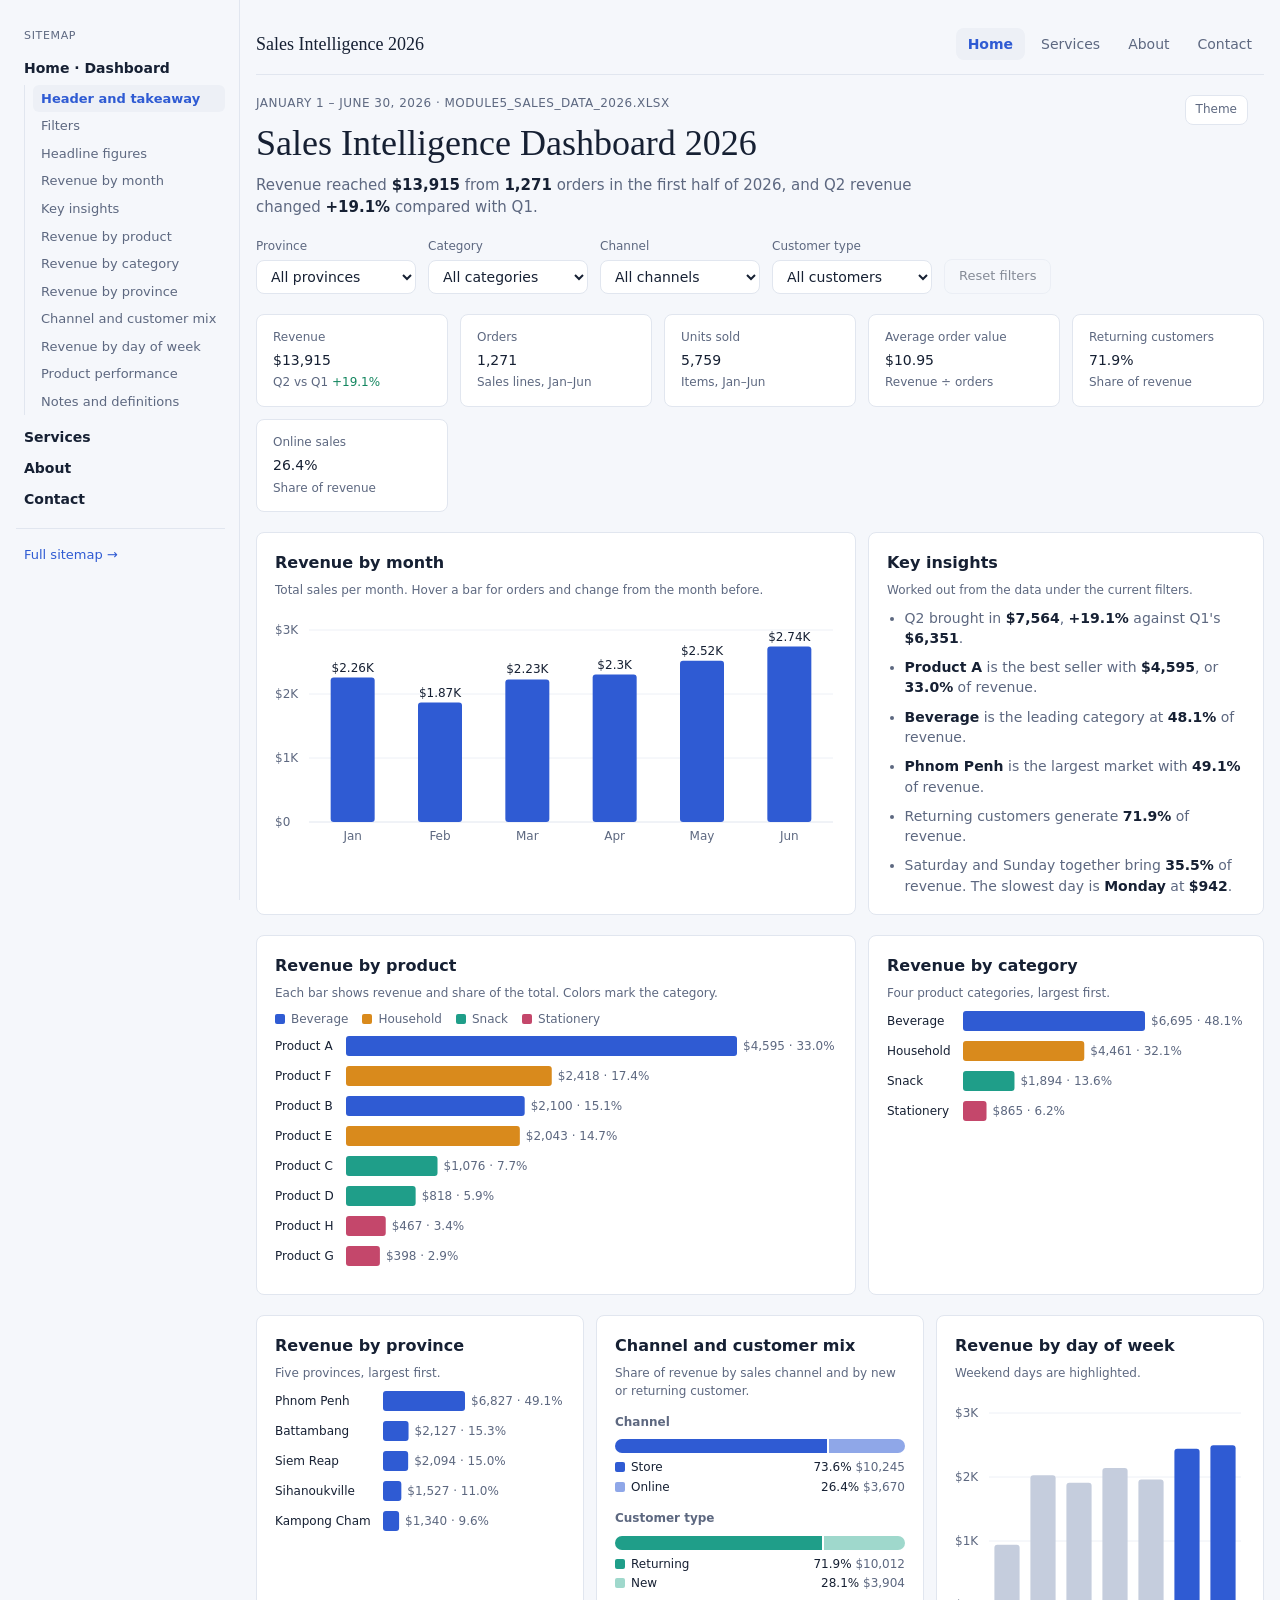
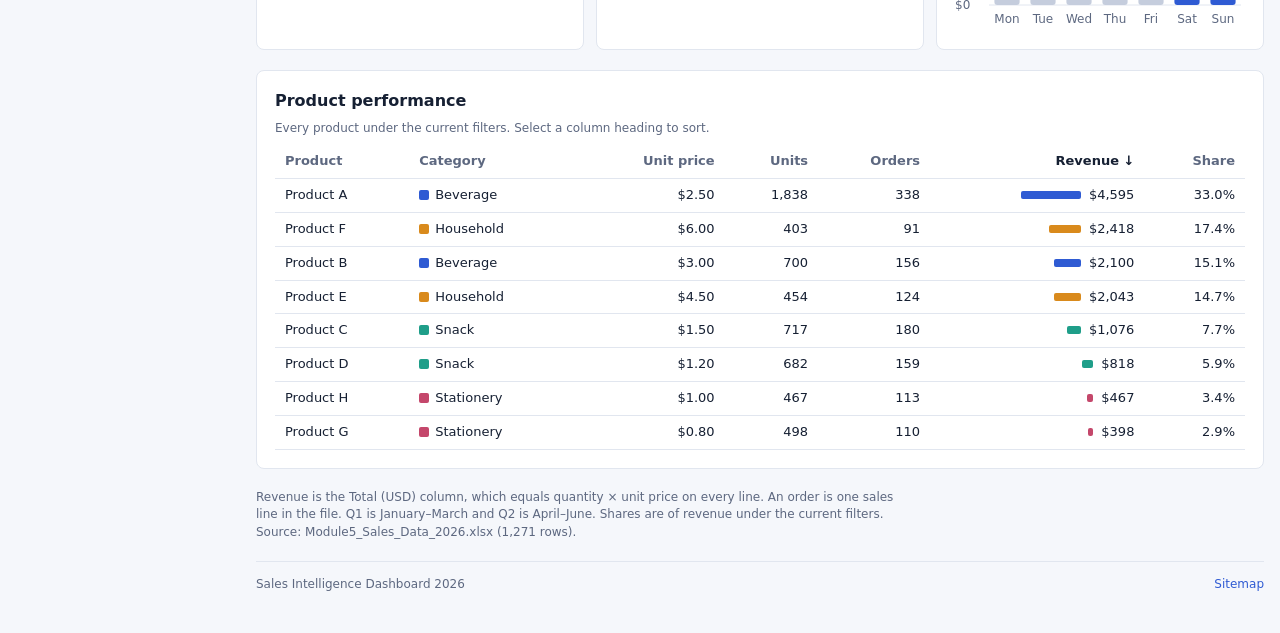
==== commit 67402cba: "Add services, about, contact and sitemap pages with shared styles Expands the dashboard into a multi" ====
--- a/index.html
+++ b/index.html
@@ -26,6 +26,8 @@
   --mutedbar:#3a4559; --ok:#45c48f; --bad:#f07070; --tip:#1f2738; --shadow:0 6px 20px rgba(0,0,0,.45);
   color-scheme:dark;}
 *{box-sizing:border-box;}
+html{scroll-behavior:smooth;} 
+.foot a{color:var(--c1);}
 body{margin:0;background:var(--bg);color:var(--fg);font-family:var(--sans);font-size:14px;line-height:1.45;}
 .wrap{max-width:1240px;margin:0 auto;padding:28px max(16px,env(safe-area-inset-right,0px)) 40px max(16px,env(safe-area-inset-left,0px));display:flex;flex-direction:column;gap:20px;}
 .eyebrow{margin:0;font-size:12px;color:var(--muted);letter-spacing:.04em;text-transform:uppercase;}
@@ -84,21 +86,109 @@
 .cb{display:inline-block;height:8px;border-radius:2px;margin-right:8px;}
 @media (max-width:560px){.hn{display:none;}}
 .foot{margin:0;font-size:12px;color:var(--muted);max-width:85ch;}
-.theme{position:absolute;top:20px;right:max(16px,env(safe-area-inset-right,0px));font-size:12px;color:var(--muted);background:var(--panel);border:1px solid var(--line);border-radius:var(--r);padding:5px 10px;cursor:pointer;}
+.theme{position:absolute;top:0;right:max(16px,env(safe-area-inset-right,0px));font-size:12px;color:var(--muted);background:var(--panel);border:1px solid var(--line);border-radius:var(--r);padding:5px 10px;cursor:pointer;}
 .head{position:relative;padding-right:90px;}
 @media (prefers-reduced-motion:no-preference){.bar{animation:rise .5s ease-out both;}@keyframes rise{from{opacity:0}to{opacity:1}}}
+.topnav{display:flex;flex-wrap:wrap;align-items:center;justify-content:space-between;gap:10px 20px;padding-bottom:14px;border-bottom:1px solid var(--line);}
+.topnav .brand{font-family:var(--serif);font-size:18px;color:var(--fg);text-decoration:none;}
+.topnav .links{display:flex;flex-wrap:wrap;gap:4px;}
+.topnav .links a{color:var(--muted);font-size:14px;padding:6px 12px;border-radius:var(--r);text-decoration:none;}
+.topnav .links a:hover{color:var(--fg);background:var(--grid);}
+.topnav .links a[aria-current="page"]{color:var(--c1);background:var(--grid);font-weight:600;}
+.topnav a:focus-visible{outline:2px solid var(--c1);outline-offset:2px;}
+.secnav{position:sticky;top:0;z-index:5;background:var(--bg);margin:0 -4px;padding:8px 4px;border-bottom:1px solid var(--line);}
+.secnav ol{list-style:none;margin:0;padding:0;display:flex;gap:4px;overflow-x:auto;scrollbar-width:thin;}
+.secnav li{flex:0 0 auto;}
+.secnav a{display:block;font-size:13px;color:var(--muted);padding:5px 10px;border-radius:999px;text-decoration:none;white-space:nowrap;}
+.secnav a:hover{color:var(--fg);background:var(--grid);}
+.secnav a[aria-current="true"]{color:var(--c1);background:var(--grid);font-weight:600;}
+.secnav a:focus-visible{outline:2px solid var(--c1);outline-offset:1px;}
+[id]{scroll-margin-top:64px;}
+.pagefoot{font-size:12px;color:var(--muted);border-top:1px solid var(--line);padding-top:14px;display:flex;flex-wrap:wrap;gap:6px 16px;justify-content:space-between;}
+.pagefoot a{color:var(--c1);text-decoration:none;}
+.shell{max-width:1500px;margin:0 auto;display:grid;grid-template-columns:240px minmax(0,1fr);}
+.shell>.wrap{max-width:none;margin:0;min-width:0;}
+.sidebar{position:sticky;top:0;align-self:start;height:100vh;overflow-y:auto;border-right:1px solid var(--line);padding:28px 14px 28px max(16px,env(safe-area-inset-left,0px));font-size:13px;}
+.sidebar .sb-label{margin:0 0 10px 8px;font-size:11px;letter-spacing:.06em;text-transform:uppercase;color:var(--muted);}
+.sidebar ul,.sidebar ol{list-style:none;margin:0;padding:0;}
+.sidebar a{display:block;color:var(--muted);text-decoration:none;padding:5px 8px;border-radius:6px;line-height:1.35;}
+.sidebar a:hover{color:var(--fg);background:var(--grid);}
+.sidebar a:focus-visible{outline:2px solid var(--c1);outline-offset:1px;}
+.sidebar .sb-page{font-weight:600;color:var(--fg);font-size:14px;}
+.sidebar .sb-page[aria-current="page"]{color:var(--fg);}
+.sidebar .sb-pages>li+li{margin-top:2px;}
+.sidebar .sb-sections{margin:2px 0 8px 8px;padding-left:8px;border-left:1px solid var(--line);}
+.sidebar .sb-sections a{font-size:13px;}
+.sidebar .sb-sections a[aria-current="true"]{color:var(--c1);background:var(--grid);font-weight:600;}
+.sidebar .sb-all{margin-top:14px;padding-top:12px;border-top:1px solid var(--line);}
+.sidebar .sb-all a{color:var(--c1);}
+@media (min-width:961px){.secnav{display:none;}}
+@media (max-width:960px){.shell{display:block;}.sidebar{display:none;}}
 </style>
 </head>
 <body>
+<div class="shell">
+<aside class="sidebar" aria-label="Sitemap">
+  <p class="sb-label">Sitemap</p>
+  <ul class="sb-pages">
+    <li>
+      <a class="sb-page" href="index.html" aria-current="page">Home · Dashboard</a>
+      <ol class="sb-sections">
+        <li><a href="#overview">Header and takeaway</a></li>
+        <li><a href="#filters">Filters</a></li>
+        <li><a href="#kpis">Headline figures</a></li>
+        <li><a href="#monthly">Revenue by month</a></li>
+        <li><a href="#insights">Key insights</a></li>
+        <li><a href="#products">Revenue by product</a></li>
+        <li><a href="#categories">Revenue by category</a></li>
+        <li><a href="#provinces">Revenue by province</a></li>
+        <li><a href="#mix">Channel and customer mix</a></li>
+        <li><a href="#weekdays">Revenue by day of week</a></li>
+        <li><a href="#product-table">Product performance</a></li>
+        <li><a href="#notes">Notes and definitions</a></li>
+      </ol>
+    </li>
+    <li><a class="sb-page" href="services.html">Services</a></li>
+    <li><a class="sb-page" href="about.html">About</a></li>
+    <li><a class="sb-page" href="contact.html">Contact</a></li>
+  </ul>
+  <p class="sb-all"><a href="sitemap.html">Full sitemap →</a></p>
+</aside>
 <div class="wrap">
-  <header class="head">
+  <nav class="topnav" aria-label="Main">
+    <a class="brand" href="index.html">Sales Intelligence 2026</a>
+    <div class="links">
+      <a href="index.html" aria-current="page">Home</a>
+      <a href="services.html">Services</a>
+      <a href="about.html">About</a>
+      <a href="contact.html">Contact</a>
+    </div>
+  </nav>
+  <header class="head" id="overview">
     <p class="eyebrow">January 1 – June 30, 2026 · Module5_Sales_Data_2026.xlsx</p>
     <h1>Sales Intelligence Dashboard 2026</h1>
     <p class="take">Revenue reached <b id="t-rev">—</b> from <b id="t-ord">—</b> orders in the first half of 2026, and Q2 revenue changed <b id="t-g">—</b> compared with Q1.</p>
     <button class="theme" id="theme" type="button">Theme</button>
   </header>
 
-  <div class="filters">
+  <nav class="secnav" aria-label="Sections on this page">
+    <ol>
+      <li><a href="#overview">Overview</a></li>
+      <li><a href="#filters">Filters</a></li>
+      <li><a href="#kpis">Headline figures</a></li>
+      <li><a href="#monthly">Revenue by month</a></li>
+      <li><a href="#insights">Key insights</a></li>
+      <li><a href="#products">Product</a></li>
+      <li><a href="#categories">Category</a></li>
+      <li><a href="#provinces">Province</a></li>
+      <li><a href="#mix">Channel &amp; customer</a></li>
+      <li><a href="#weekdays">Day of week</a></li>
+      <li><a href="#product-table">Product performance</a></li>
+      <li><a href="#notes">Notes</a></li>
+    </ol>
+  </nav>
+
+  <div class="filters" id="filters">
     <label class="field">Province<select id="f-province"></select></label>
     <label class="field">Category<select id="f-category"></select></label>
     <label class="field">Channel<select id="f-channel"></select></label>
@@ -106,7 +196,7 @@
     <button class="reset" id="reset" type="button" disabled>Reset filters</button>
   </div>
 
-  <section class="kpis">
+  <section class="kpis" id="kpis">
     <div class="kpi"><span class="l">Revenue</span><span class="v" id="k-rev">—</span><span class="s">Q2 vs Q1 <span id="k-g">—</span></span></div>
     <div class="kpi"><span class="l">Orders</span><span class="v" id="k-ord">—</span><span class="s">Sales lines, Jan–Jun</span></div>
     <div class="kpi"><span class="l">Units sold</span><span class="v" id="k-qty">—</span><span class="s">Items, Jan–Jun</span></div>
@@ -116,12 +206,12 @@
   </section>
 
   <div class="row">
-    <section class="card g2">
+    <section class="card g2" id="monthly">
       <h2>Revenue by month</h2>
       <p class="note">Total sales per month. Hover a bar for orders and change from the month before.</p>
       <div class="chart" id="c-month"></div>
     </section>
-    <section class="card">
+    <section class="card" id="insights">
       <h2>Key insights</h2>
       <p class="note">Worked out from the data under the current filters.</p>
       <ul class="ins">
@@ -136,13 +226,13 @@
   </div>
 
   <div class="row">
-    <section class="card g2">
+    <section class="card g2" id="products">
       <h2>Revenue by product</h2>
       <p class="note">Each bar shows revenue and share of the total. Colors mark the category.</p>
       <div class="legend" id="legend"></div>
       <div class="chart" id="c-product"></div>
     </section>
-    <section class="card">
+    <section class="card" id="categories">
       <h2>Revenue by category</h2>
       <p class="note">Four product categories, largest first.</p>
       <div class="chart" id="c-category" style="min-height:140px"></div>
@@ -150,25 +240,25 @@
   </div>
 
   <div class="grid">
-    <section class="card">
+    <section class="card" id="provinces">
       <h2>Revenue by province</h2>
       <p class="note">Five provinces, largest first.</p>
       <div class="chart" id="c-province" style="min-height:160px"></div>
     </section>
-    <section class="card">
+    <section class="card" id="mix">
       <h2>Channel and customer mix</h2>
       <p class="note">Share of revenue by sales channel and by new or returning customer.</p>
       <h3>Channel</h3><div class="split" id="s-channel"></div>
       <h3>Customer type</h3><div class="split" id="s-ctype"></div>
     </section>
-    <section class="card">
+    <section class="card" id="weekdays">
       <h2>Revenue by day of week</h2>
       <p class="note">Weekend days are highlighted.</p>
       <div class="chart" id="c-day"></div>
     </section>
   </div>
 
-  <section class="card">
+  <section class="card" id="product-table">
     <h2>Product performance</h2>
     <p class="note">Every product under the current filters. Select a column heading to sort.</p>
     <div class="tbox">
@@ -187,8 +277,15 @@
     </div>
   </section>
 
-  <p class="foot">Revenue is the Total (USD) column, which equals quantity × unit price on every line. An order is one sales line in the file. Q1 is January–March and Q2 is April–June. Shares are of revenue under the current filters. Source: Module5_Sales_Data_2026.xlsx (1,271 rows).</p>
+  <p class="foot" id="notes">Revenue is the Total (USD) column, which equals quantity × unit price on every line. An order is one sales line in the file. Q1 is January–March and Q2 is April–June. Shares are of revenue under the current filters. Source: Module5_Sales_Data_2026.xlsx (1,271 rows).</p>
+
+  <footer class="pagefoot">
+    <span>Sales Intelligence Dashboard 2026</span>
+    <a href="sitemap.html">Sitemap</a>
+  </footer>
 </div>
+</div>
+
 
 <script>
 const RAW = {"cols":["date","month","day","product","category","province","channel","ctype","qty","price","total"],"rows":[["2026-01-01","2026-01","Thursday","Product A","Beverage","Phnom Penh","Store","New",6,2.5,15.0],["2026-01-01","2026-01","Thursday","Product D","Snack","Phnom Penh","Online","Returning",5,1.2,6.0],["2026-01-01","2026-01","Thursday","Product E","Household","Battambang","Store","Returning",2,4.5,9.0],["2026-01-01","2026-01","Thursday","Product E","Household","Phnom Penh","Store","Returning",3,4.5,13.5],["2026-01-01","2026-01","Thursday","Product A","Beverage","Phnom Penh","Store","Returning",4,2.5,10.0],["2026-01-01","2026-01","Thursday","Product C","Snack","Phnom Penh","Store","Returning",3,1.5,4.5],["2026-01-01","2026-01","Thursday","Product D","Snack","Battambang","Online","Returning",2,1.2,2.4],["2026-01-02","2026-01","Friday","Product E","Household","Siem Reap","Store","Returning",5,4.5,22.5],["2026-01-02","2026-01","Friday","Product D","Snack","Phnom Penh","Store","Returning",3,1.2,3.6],["2026-01-02","2026-01","Friday","Product B","Beverage","Phnom Penh","Store","Returning",6,3.0,18.0],["2026-01-02","2026-01","Friday","Product B","Beverage","Phnom Penh","Store","New",4,3.0,12.0],["2026-01-02","2026-01","Friday","Product G","Stationery","Sihanoukville","Store","Returning",7,0.8,5.6],["2026-01-02","2026-01","Friday","Product E","Household","Sihanoukville","Store","Returning",2,4.5,9.0],["2026-01-03","2026-01","Saturday","Product D","Snack","Siem Reap","Online","Returning",11,1.2,13.2],["2026-01-03","2026-01","Saturday","Product E","Household","Phnom Penh","Store","Returning",4,4.5,18.0],["2026-01-03","2026-01","Saturday","Product A","Beverage","Phnom Penh","Store","Returning",7,2.5,17.5],["2026-01-03","2026-01","Saturday","Product A","Beverage","Sihanoukville","Store","New",3,2.5,7.5],["2026-01-03","2026-01","Saturday","Product C","Snack","Phnom Penh","Online","Returning",6,1.5,9.0],["2026-01-03","2026-01","Saturday","Product B","Beverage","Phnom Penh","Online","Returning",6,3.0,18.0],["2026-01-03","2026-01","Saturday","Product E","Household","Phnom Penh","Store","New",5,4.5,22.5],["2026-01-03","2026-01","Saturday","Product D","Snack","Phnom Penh","Store","Returning",2,1.2,2.4],["2026-01-03","2026-01","Saturday","Product H","Stationery","Sihanoukville","Store","Returning",5,1.0,5.0],["2026-01-04","2026-01","Sunday","Product C","Snack","Phnom Penh","Store","New",3,1.5,4.5],["2026-01-04","2026-01","Sunday","Product B","Beverage","Phnom Penh","Store","New",4,3.0,12.0],["2026-01-04","2026-01","Sunday","Product G","Stationery","Kampong Cham","Online","Returning",5,0.8,4.0],["2026-01-04","2026-01","Sunday","Product H","Stationery","Kampong Cham","Store","Returning",4,1.0,4.0],["2026-01-04","2026-01","Sunday","Product G","Stationery","Siem Reap","Online","New",6,0.8,4.8],["2026-01-04","2026-01","Sunday","Product A","Beverage","Battambang","Store","Returning",4,2.5,10.0],["2026-01-04","2026-01","Sunday","Product C","Snack","Sihanoukville","Store","Returning",3,1.5,4.5],["2026-01-04","2026-01","Sunday","Product A","Beverage","Siem Reap","Store","New",8,2.5,20.0],["2026-01-04","2026-01","Sunday","Product E","Household","Phnom Penh","Online","Returning",3,4.5,13.5],["2026-01-04","2026-01","Sunday","Product A","Beverage","Phnom Penh","Online","Returning",4,2.5,10.0],["2026-01-04","2026-01","Sunday","Product B","Beverage","Phnom Penh","Store","New",3,3.0,9.0],["2026-01-04","2026-01","Sunday","Product B","Beverage","Phnom Penh","Store","Returning",4,3.0,12.0],["2026-01-05","2026-01","Monday","Product A","Beverage","Phnom Penh","Store","Returning",4,2.5,10.0],["2026-01-05","2026-01","Monday","Product C","Snack","Kampong Cham","Store","Returning",4,1.5,6.0],["2026-01-05","2026-01","Monday","Product A","Beverage","Phnom Penh","Store","Returning",11,2.5,27.5],["2026-01-06","2026-01","Tuesday","Product A","Beverage","Phnom Penh","Store","New",6,2.5,15.0],["2026-01-06","2026-01","Tuesday","Product D","Snack","Kampong Cham","Online","Returning",2,1.2,2.4],["2026-01-06","2026-01","Tuesday","Product H","Stationery","Battambang","Online","New",2,1.0,2.0],["2026-01-06","2026-01","Tuesday","Product B","Beverage","Phnom Penh","Store","New",4,3.0,12.0],["2026-01-06","2026-01","Tuesday","Product B","Beverage","Phnom Penh","Online","Returning",10,3.0,30.0],["2026-01-06","2026-01","Tuesday","Product A","Beverage","Battambang","Store","Returning",6,2.5,15.0],["2026-01-06","2026-01","Tuesday","Product D","Snack","Battambang","Store","Returning",4,1.2,4.8],["2026-01-07","2026-01","Wednesday","Product E","Household","Phnom Penh","Store","Returning",3,4.5,13.5],["2026-01-07","2026-01","Wednesday","Product A","Beverage","Siem Reap","Store","Returning",6,2.5,15.0],["2026-01-07","2026-01","Wednesday","Product E","Household","Siem Reap","Store","Returning",2,4.5,9.0],["2026-01-07","2026-01","Wednesday","Product C","Snack","Sihanoukville","Store","Returning",2,1.5,3.0],["2026-01-07","2026-01","Wednesday","Product B","Beverage","Battambang","Store","Returning",4,3.0,12.0],["2026-01-07","2026-01","Wednesday","Product D","Snack","Phnom Penh","Store","New",10,1.2,12.0],["2026-01-08","2026-01","Thursday","Product A","Beverage","Sihanoukville","Store","Returning",10,2.5,25.0],["2026-01-08","2026-01","Thursday","Product D","Snack","Phnom Penh","Store","Returning",10,1.2,12.0],["2026-01-08","2026-01","Thursday","Product B","Beverage","Phnom Penh","Store","New",2,3.0,6.0],["2026-01-08","2026-01","Thursday","Product B","Beverage","Phnom Penh","Store","New",1,3.0,3.0],["2026-01-08","2026-01","Thursday","Product A","Beverage","Kampong Cham","Store","New",6,2.5,15.0],["2026-01-08","2026-01","Thursday","Product G","Stationery","Phnom Penh","Store","Returning",9,0.8,7.2],["2026-01-08","2026-01","Thursday","Product A","Beverage","Phnom Penh","Store","New",11,2.5,27.5],["2026-01-08","2026-01","Thursday","Product A","Beverage","Sihanoukville","Online","New",6,2.5,15.0],["2026-01-09","2026-01","Friday","Product E","Household","Sihanoukville","Store","Returning",2,4.5,9.0],["2026-01-09","2026-01","Friday","Product D","Snack","Battambang","Online","New",3,1.2,3.6],["2026-01-09","2026-01","Friday","Product D","Snack","Phnom Penh","Store","Returning",4,1.2,4.8],["2026-01-09","2026-01","Friday","Product E","Household","Kampong Cham","Store","Returning",3,4.5,13.5],["2026-01-09","2026-01","Friday","Product B","Beverage","Phnom Penh","Store","Returning",4,3.0,12.0],["2026-01-09","2026-01","Friday","Product A","Beverage","Phnom Penh","Store","Returning",5,2.5,12.5],["2026-01-09","2026-01","Friday","Product B","Beverage","Phnom Penh","Online","Returning",10,3.0,30.0],["2026-01-10","2026-01","Saturday","Product D","Snack","Battambang","Store","New",3,1.2,3.6],["2026-01-10","2026-01","Saturday","Product A","Beverage","Phnom Penh","Store","Returning",6,2.5,15.0],["2026-01-10","2026-01","Saturday","Product E","Household","Siem Reap","Store","Returning",2,4.5,9.0],["2026-01-10","2026-01","Saturday","Product G","Stationery","Sihanoukville","Store","Returning",3,0.8,2.4],["2026-01-10","2026-01","Saturday","Product C","Snack","Siem Reap","Store","Returning",3,1.5,4.5],["2026-01-10","2026-01","Saturday","Product G","Stationery","Sihanoukville","Store","New",4,0.8,3.2],["2026-01-10","2026-01","Saturday","Product B","Beverage","Phnom Penh","Store","New",6,3.0,18.0],["2026-01-10","2026-01","Saturday","Product C","Snack","Kampong Cham","Store","New",3,1.5,4.5],["2026-01-10","2026-01","Saturday","Product D","Snack","Kampong Cham","Store","New",6,1.2,7.2],["2026-01-11","2026-01","Sunday","Product E","Household","Sihanoukville","Store","Returning",1,4.5,4.5],["2026-01-11","2026-01","Sunday","Product C","Snack","Phnom Penh","Store","Returning",8,1.5,12.0],["2026-01-11","2026-01","Sunday","Product G","Stationery","Siem Reap","Store","New",5,0.8,4.0],["2026-01-11","2026-01","Sunday","Product B","Beverage","Phnom Penh","Store","New",6,3.0,18.0],["2026-01-11","2026-01","Sunday","Product H","Stationery","Phnom Penh","Store","Returning",5,1.0,5.0],["2026-01-11","2026-01","Sunday","Product C","Snack","Phnom Penh","Store","Returning",6,1.5,9.0],["2026-01-11","2026-01","Sunday","Product E","Household","Sihanoukville","Store","New",3,4.5,13.5],["2026-01-11","2026-01","Sunday","Product G","Stationery","Siem Reap","Store","Returning",5,0.8,4.0],["2026-01-11","2026-01","Sunday","Product A","Beverage","Phnom Penh","Store","Returning",5,2.5,12.5],["2026-01-12","2026-01","Monday","Product C","Snack","Phnom Penh","Store","Returning",3,1.5,4.5],["2026-01-12","2026-01","Monday","Product E","Household","Kampong Cham","Online","Returning",3,4.5,13.5],["2026-01-12","2026-01","Monday","Product H","Stationery","Phnom Penh","Store","New",4,1.0,4.0],["2026-01-13","2026-01","Tuesday","Product E","Household","Phnom Penh","Store","New",1,4.5,4.5],["2026-01-13","2026-01","Tuesday","Product A","Beverage","Siem Reap","Store","Returning",7,2.5,17.5],["2026-01-13","2026-01","Tuesday","Product D","Snack","Phnom Penh","Store","New",2,1.2,2.4],["2026-01-13","2026-01","Tuesday","Product C","Snack","Phnom Penh","Store","Returning",8,1.5,12.0],["2026-01-13","2026-01","Tuesday","Product A","Beverage","Kampong Cham","Store","New",6,2.5,15.0],["2026-01-13","2026-01","Tuesday","Product A","Beverage","Siem Reap","Store","Returning",11,2.5,27.5],["2026-01-14","2026-01","Wednesday","Product B","Beverage","Phnom Penh","Store","Returning",6,3.0,18.0],["2026-01-14","2026-01","Wednesday","Product D","Snack","Siem Reap","Store","Returning",6,1.2,7.2],["2026-01-14","2026-01","Wednesday","Product F","Household","Phnom Penh","Store","New",2,6.0,12.0],["2026-01-14","2026-01","Wednesday","Product A","Beverage","Sihanoukville","Online","Returning",7,2.5,17.5],["2026-01-14","2026-01","Wednesday","Product G","Stationery","Battambang","Store","Returning",8,0.8,6.4],["2026-01-14","2026-01","Wednesday","Product A","Beverage","Kampong Cham","Store","Returning",7,2.5,17.5],["2026-01-14","2026-01","Wednesday","Product A","Beverage","Phnom Penh","Store","Returning",6,2.5,15.0],["2026-01-15","2026-01","Thursday","Product A","Beverage","Sihanoukville","Store","Returning",6,2.5,15.0],["2026-01-15","2026-01","Thursday","Product D","Snack","Battambang","Store","Returning",9,1.2,10.8],["2026-01-15","2026-01","Thursday","Product H","Stationery","Siem Reap","Store","Returning",1,1.0,1.0],["2026-01-15","2026-01","Thursday","Product E","Household","Phnom Penh","Store","Returning",6,4.5,27.0],["2026-01-15","2026-01","Thursday","Product A","Beverage","Kampong Cham","Store","New",2,2.5,5.0],["2026-01-15","2026-01","Thursday","Product H","Stationery","Sihanoukville","Store","Returning",3,1.0,3.0],["2026-01-15","2026-01","Thursday","Product A","Beverage","Phnom Penh","Store","Returning",3,2.5,7.5],["2026-01-16","2026-01","Friday","Product G","Stationery","Sihanoukville","Online","Returning",3,0.8,2.4],["2026-01-16","2026-01","Friday","Product H","Stationery","Phnom Penh","Store","New",2,1.0,2.0],["2026-01-16","2026-01","Friday","Product A","Beverage","Phnom Penh","Online","Returning",5,2.5,12.5],["2026-01-16","2026-01","Friday","Product A","Beverage","Battambang","Store","Returning",7,2.5,17.5],["2026-01-16","2026-01","Friday","Product D","Snack","Sihanoukville","Online","Returning",3,1.2,3.6],["2026-01-16","2026-01","Friday","Product C","Snack","Siem Reap","Store","Returning",4,1.5,6.0],["2026-01-17","2026-01","Saturday","Product C","Snack","Kampong Cham","Store","Returning",4,1.5,6.0],["2026-01-17","2026-01","Saturday","Product C","Snack","Battambang","Store","Returning",2,1.5,3.0],["2026-01-17","2026-01","Saturday","Product C","Snack","Phnom Penh","Store","New",3,1.5,4.5],["2026-01-17","2026-01","Saturday","Product H","Stationery","Battambang","Store","Returning",7,1.0,7.0],["2026-01-17","2026-01","Saturday","Product C","Snack","Siem Reap","Store","New",3,1.5,4.5],["2026-01-17","2026-01","Saturday","Product G","Stationery","Phnom Penh","Store","Returning",8,0.8,6.4],["2026-01-17","2026-01","Saturday","Product G","Stationery","Battambang","Store","Returning",2,0.8,1.6],["2026-01-18","2026-01","Sunday","Product A","Beverage","Sihanoukville","Online","New",6,2.5,15.0],["2026-01-18","2026-01","Sunday","Product G","Stationery","Siem Reap","Store","Returning",7,0.8,5.6],["2026-01-18","2026-01","Sunday","Product F","Household","Phnom Penh","Store","Returning",12,6.0,72.0],["2026-01-18","2026-01","Sunday","Product G","Stationery","Phnom Penh","Store","Returning",9,0.8,7.2],["2026-01-18","2026-01","Sunday","Product C","Snack","Phnom Penh","Online","New",4,1.5,6.0],["2026-01-18","2026-01","Sunday","Product H","Stationery","Phnom Penh","Store","Returning",5,1.0,5.0],["2026-01-18","2026-01","Sunday","Product A","Beverage","Kampong Cham","Store","Returning",3,2.5,7.5],["2026-01-18","2026-01","Sunday","Product H","Stationery","Battambang","Store","Returning",6,1.0,6.0],["2026-01-18","2026-01","Sunday","Product C","Snack","Kampong Cham","Store","New",1,1.5,1.5],["2026-01-18","2026-01","Sunday","Product A","Beverage","Siem Reap","Store","New",3,2.5,7.5],["2026-01-19","2026-01","Monday","Product F","Household","Kampong Cham","Store","Returning",4,6.0,24.0],["2026-01-19","2026-01","Monday","Product G","Stationery","Sihanoukville","Store","Returning",4,0.8,3.2],["2026-01-20","2026-01","Tuesday","Product B","Beverage","Phnom Penh","Online","Returning",11,3.0,33.0],["2026-01-20","2026-01","Tuesday","Product D","Snack","Phnom Penh","Online","Returning",6,1.2,7.2],["2026-01-20","2026-01","Tuesday","Product H","Stationery","Battambang","Store","Returning",3,1.0,3.0],["2026-01-20","2026-01","Tuesday","Product E","Household","Phnom Penh","Online","Returning",2,4.5,9.0],["2026-01-20","2026-01","Tuesday","Product F","Household","Phnom Penh","Store","Returning",4,6.0,24.0],["2026-01-20","2026-01","Tuesday","Product A","Beverage","Phnom Penh","Store","Returning",3,2.5,7.5],["2026-01-21","2026-01","Wednesday","Product E","Household","Sihanoukville","Store","New",2,4.5,9.0],["2026-01-21","2026-01","Wednesday","Product D","Snack","Kampong Cham","Store","New",4,1.2,4.8],["2026-01-21","2026-01","Wednesday","Product A","Beverage","Siem Reap","Store","New",3,2.5,7.5],["2026-01-21","2026-01","Wednesday","Product A","Beverage","Kampong Cham","Store","Returning",12,2.5,30.0],["2026-01-21","2026-01","Wednesday","Product A","Beverage","Phnom Penh","Store","New",4,2.5,10.0],["2026-01-21","2026-01","Wednesday","Product F","Household","Phnom Penh","Store","Returning",3,6.0,18.0],["2026-01-22","2026-01","Thursday","Product F","Household","Phnom Penh","Online","Returning",6,6.0,36.0],["2026-01-22","2026-01","Thursday","Product D","Snack","Kampong Cham","Store","Returning",4,1.2,4.8],["2026-01-22","2026-01","Thursday","Product E","Household","Phnom Penh","Store","New",2,4.5,9.0],["2026-01-22","2026-01","Thursday","Product A","Beverage","Siem Reap","Store","Returning",10,2.5,25.0],["2026-01-22","2026-01","Thursday","Product G","Stationery","Kampong Cham","Store","Returning",6,0.8,4.8],["2026-01-22","2026-01","Thursday","Product C","Snack","Phnom Penh","Store","Returning",6,1.5,9.0],["2026-01-22","2026-01","Thursday","Product H","Stationery","Sihanoukville","Store","New",1,1.0,1.0],["2026-01-23","2026-01","Friday","Product H","Stationery","Phnom Penh","Store","Returning",3,1.0,3.0],["2026-01-23","2026-01","Friday","Product G","Stationery","Phnom Penh","Store","New",5,0.8,4.0],["2026-01-23","2026-01","Friday","Product A","Beverage","Phnom Penh","Online","New",1,2.5,2.5],["2026-01-23","2026-01","Friday","Product A","Beverage","Phnom Penh","Online","New",6,2.5,15.0],["2026-01-23","2026-01","Friday","Product D","Snack","Battambang","Store","New",8,1.2,9.6],["2026-01-23","2026-01","Friday","Product A","Beverage","Phnom Penh","Store","New",3,2.5,7.5],["2026-01-24","2026-01","Saturday","Product F","Household","Battambang","Store","Returning",5,6.0,30.0],["2026-01-24","2026-01","Saturday","Product A","Beverage","Phnom Penh","Store","New",6,2.5,15.0],["2026-01-24","2026-01","Saturday","Product D","Snack","Battambang","Store","Returning",6,1.2,7.2],["2026-01-24","2026-01","Saturday","Product H","Stationery","Sihanoukville","Store","New",4,1.0,4.0],["2026-01-24","2026-01","Saturday","Product D","Snack","Sihanoukville","Store","New",5,1.2,6.0],["2026-01-24","2026-01","Saturday","Product D","Snack","Phnom Penh","Store","New",3,1.2,3.6],["2026-01-24","2026-01","Saturday","Product F","Household","Phnom Penh","Store","Returning",4,6.0,24.0],["2026-01-24","2026-01","Saturday","Product D","Snack","Phnom Penh","Store","Returning",3,1.2,3.6],["2026-01-25","2026-01","Sunday","Product C","Snack","Phnom Penh","Store","Returning",3,1.5,4.5],["2026-01-25","2026-01","Sunday","Product B","Beverage","Phnom Penh","Store","New",4,3.0,12.0],["2026-01-25","2026-01","Sunday","Product G","Stationery","Battambang","Store","New",2,0.8,1.6],["2026-01-25","2026-01","Sunday","Product C","Snack","Phnom Penh","Online","Returning",6,1.5,9.0],["2026-01-25","2026-01","Sunday","Product A","Beverage","Phnom Penh","Store","Returning",4,2.5,10.0],["2026-01-25","2026-01","Sunday","Product E","Household","Kampong Cham","Store","Returning",4,4.5,18.0],["2026-01-25","2026-01","Sunday","Product H","Stationery","Siem Reap","Store","Returning",1,1.0,1.0],["2026-01-25","2026-01","Sunday","Product A","Beverage","Siem Reap","Store","New",4,2.5,10.0],["2026-01-26","2026-01","Monday","Product F","Household","Siem Reap","Store","Returning",2,6.0,12.0],["2026-01-26","2026-01","Monday","Product B","Beverage","Phnom Penh","Store","Returning",8,3.0,24.0],["2026-01-27","2026-01","Tuesday","Product B","Beverage","Phnom Penh","Store","Returning",2,3.0,6.0],["2026-01-27","2026-01","Tuesday","Product B","Beverage","Phnom Penh","Online","Returning",4,3.0,12.0],["2026-01-27","2026-01","Tuesday","Product F","Household","Kampong Cham","Store","Returning",4,6.0,24.0],["2026-01-27","2026-01","Tuesday","Product D","Snack","Battambang","Store","Returning",3,1.2,3.6],["2026-01-27","2026-01","Tuesday","Product G","Stationery","Phnom Penh","Online","Returning",4,0.8,3.2],["2026-01-27","2026-01","Tuesday","Product C","Snack","Phnom Penh","Store","Returning",8,1.5,12.0],["2026-01-27","2026-01","Tuesday","Product G","Stationery","Phnom Penh","Store","Returning",3,0.8,2.4],["2026-01-28","2026-01","Wednesday","Product E","Household","Phnom Penh","Online","Returning",4,4.5,18.0],["2026-01-28","2026-01","Wednesday","Product C","Snack","Phnom Penh","Store","Returning",4,1.5,6.0],["2026-01-28","2026-01","Wednesday","Product A","Beverage","Sihanoukville","Online","Returning",11,2.5,27.5],["2026-01-28","2026-01","Wednesday","Product B","Beverage","Phnom Penh","Store","New",6,3.0,18.0],["2026-01-28","2026-01","Wednesday","Product B","Beverage","Phnom Penh","Store","Returning",4,3.0,12.0],["2026-01-28","2026-01","Wednesday","Product D","Snack","Siem Reap","Store","Returning",5,1.2,6.0],["2026-01-28","2026-01","Wednesday","Product A","Beverage","Phnom Penh","Store","Returning",3,2.5,7.5],["2026-01-29","2026-01","Thursday","Product C","Snack","Battambang","Store","Returning",3,1.5,4.5],["2026-01-29","2026-01","Thursday","Product D","Snack","Siem Reap","Store","Returning",3,1.2,3.6],["2026-01-29","2026-01","Thursday","Product F","Household","Phnom Penh","Store","Returning",3,6.0,18.0],["2026-01-29","2026-01","Thursday","Product B","Beverage","Sihanoukville","Store","Returning",2,3.0,6.0],["2026-01-29","2026-01","Thursday","Product A","Beverage","Battambang","Store","Returning",5,2.5,12.5],["2026-01-29","2026-01","Thursday","Product E","Household","Sihanoukville","Store","New",4,4.5,18.0],["2026-01-29","2026-01","Thursday","Product D","Snack","Battambang","Store","Returning",2,1.2,2.4],["2026-01-30","2026-01","Friday","Product A","Beverage","Battambang","Online","New",12,2.5,30.0],["2026-01-30","2026-01","Friday","Product C","Snack","Phnom Penh","Store","Returning",4,1.5,6.0],["2026-01-30","2026-01","Friday","Product B","Beverage","Phnom Penh","Store","New",6,3.0,18.0],["2026-01-30","2026-01","Friday","Product C","Snack","Sihanoukville","Store","Returning",4,1.5,6.0],["2026-01-30","2026-01","Friday","Product G","Stationery","Sihanoukville","Store","Returning",3,0.8,2.4],["2026-01-30","2026-01","Friday","Product B","Beverage","Phnom Penh","Online","New",1,3.0,3.0],["2026-01-30","2026-01","Friday","Product H","Stationery","Siem Reap","Store","New",10,1.0,10.0],["2026-01-31","2026-01","Saturday","Product A","Beverage","Phnom Penh","Store","New",5,2.5,12.5],["2026-01-31","2026-01","Saturday","Product E","Household","Phnom Penh","Store","Returning",3,4.5,13.5],["2026-01-31","2026-01","Saturday","Product D","Snack","Sihanoukville","Store","New",3,1.2,3.6],["2026-01-31","2026-01","Saturday","Product D","Snack","Siem Reap","Store","Returning",3,1.2,3.6],["2026-01-31","2026-01","Saturday","Product B","Beverage","Phnom Penh","Online","New",2,3.0,6.0],["2026-01-31","2026-01","Saturday","Product B","Beverage","Phnom Penh","Store","Returning",5,3.0,15.0],["2026-01-31","2026-01","Saturday","Product D","Snack","Sihanoukville","Store","Returning",3,1.2,3.6],["2026-01-31","2026-01","Saturday","Product B","Beverage","Phnom Penh","Store","Returning",7,3.0,21.0],["2026-02-01","2026-02","Sunday","Product B","Beverage","Phnom Penh","Store","New",4,3.0,12.0],["2026-02-01","2026-02","Sunday","Product H","Stationery","Phnom Penh","Store","Returning",3,1.0,3.0],["2026-02-01","2026-02","Sunday","Product F","Household","Phnom Penh","Store","New",6,6.0,36.0],["2026-02-01","2026-02","Sunday","Product G","Stationery","Phnom Penh","Store","Returning",9,0.8,7.2],["2026-02-01","2026-02","Sunday","Product A","Beverage","Siem Reap","Store","New",7,2.5,17.5],["2026-02-01","2026-02","Sunday","Product B","Beverage","Sihanoukville","Store","Returning",4,3.0,12.0],["2026-02-01","2026-02","Sunday","Product A","Beverage","Phnom Penh","Store","New",8,2.5,20.0],["2026-02-01","2026-02","Sunday","Product C","Snack","Phnom Penh","Online","Returning",5,1.5,7.5],["2026-02-02","2026-02","Monday","Product B","Beverage","Phnom Penh","Store","Returning",7,3.0,21.0],["2026-02-02","2026-02","Monday","Product D","Snack","Kampong Cham","Online","Returning",3,1.2,3.6],["2026-02-02","2026-02","Monday","Product A","Beverage","Phnom Penh","Store","Returning",5,2.5,12.5],["2026-02-03","2026-02","Tuesday","Product A","Beverage","Kampong Cham","Store","Returning",6,2.5,15.0],["2026-02-03","2026-02","Tuesday","Product A","Beverage","Siem Reap","Store","Returning",5,2.5,12.5],["2026-02-03","2026-02","Tuesday","Product H","Stationery","Phnom Penh","Store","Returning",10,1.0,10.0],["2026-02-03","2026-02","Tuesday","Product B","Beverage","Phnom Penh","Store","New",2,3.0,6.0],["2026-02-03","2026-02","Tuesday","Product A","Beverage","Sihanoukville","Store","New",6,2.5,15.0],["2026-02-04","2026-02","Wednesday","Product C","Snack","Phnom Penh","Store","New",2,1.5,3.0],["2026-02-04","2026-02","Wednesday","Product B","Beverage","Phnom Penh","Online","Returning",3,3.0,9.0],["2026-02-04","2026-02","Wednesday","Product A","Beverage","Phnom Penh","Store","New",3,2.5,7.5],["2026-02-04","2026-02","Wednesday","Product C","Snack","Kampong Cham","Store","Returning",6,1.5,9.0],["2026-02-04","2026-02","Wednesday","Product A","Beverage","Siem Reap","Store","Returning",9,2.5,22.5],["2026-02-05","2026-02","Thursday","Product A","Beverage","Battambang","Store","New",2,2.5,5.0],["2026-02-05","2026-02","Thursday","Product E","Household","Phnom Penh","Store","New",3,4.5,13.5],["2026-02-05","2026-02","Thursday","Product B","Beverage","Phnom Penh","Store","Returning",6,3.0,18.0],["2026-02-05","2026-02","Thursday","Product A","Beverage","Siem Reap","Store","New",10,2.5,25.0],["2026-02-05","2026-02","Thursday","Product H","Stationery","Phnom Penh","Store","New",1,1.0,1.0],["2026-02-06","2026-02","Friday","Product F","Household","Battambang","Store","Returning",6,6.0,36.0],["2026-02-06","2026-02","Friday","Product A","Beverage","Phnom Penh","Store","Returning",5,2.5,12.5],["2026-02-06","2026-02","Friday","Product A","Beverage","Siem Reap","Store","Returning",4,2.5,10.0],["2026-02-06","2026-02","Friday","Product B","Beverage","Phnom Penh","Store","New",1,3.0,3.0],["2026-02-06","2026-02","Friday","Product A","Beverage","Siem Reap","Store","Returning",7,2.5,17.5],["2026-02-07","2026-02","Saturday","Product B","Beverage","Kampong Cham","Store","Returning",5,3.0,15.0],["2026-02-07","2026-02","Saturday","Product D","Snack","Siem Reap","Store","Returning",6,1.2,7.2],["2026-02-07","2026-02","Saturday","Product A","Beverage","Phnom Penh","Online","New",3,2.5,7.5],["2026-02-07","2026-02","Saturday","Product C","Snack","Kampong Cham","Store","Returning",5,1.5,7.5],["2026-02-07","2026-02","Saturday","Product D","Snack","Battambang","Store","Returning",3,1.2,3.6],["2026-02-07","2026-02","Saturday","Product H","Stationery","Phnom Penh","Store","Returning",1,1.0,1.0],["2026-02-07","2026-02","Saturday","Product E","Household","Kampong Cham","Store","New",3,4.5,13.5],["2026-02-08","2026-02","Sunday","Product E","Household","Phnom Penh","Store","Returning",5,4.5,22.5],["2026-02-08","2026-02","Sunday","Product A","Beverage","Siem Reap","Store","Returning",7,2.5,17.5],["2026-02-08","2026-02","Sunday","Product C","Snack","Kampong Cham","Online","Returning",3,1.5,4.5],["2026-02-08","2026-02","Sunday","Product A","Beverage","Kampong Cham","Online","New",4,2.5,10.0],["2026-02-08","2026-02","Sunday","Product F","Household","Phnom Penh","Store","Returning",2,6.0,12.0],["2026-02-08","2026-02","Sunday","Product D","Snack","Phnom Penh","Store","Returning",5,1.2,6.0],["2026-02-08","2026-02","Sunday","Product D","Snack","Battambang","Store","New",4,1.2,4.8],["2026-02-08","2026-02","Sunday","Product F","Household","Phnom Penh","Online","Returning",5,6.0,30.0],["2026-02-09","2026-02","Monday","Product D","Snack","Phnom Penh","Store","New",6,1.2,7.2],["2026-02-09","2026-02","Monday","Product D","Snack","Phnom Penh","Store","New",3,1.2,3.6],["2026-02-09","2026-02","Monday","Product C","Snack","Battambang","Online","Returning",4,1.5,6.0],["2026-02-10","2026-02","Tuesday","Product B","Beverage","Phnom Penh","Store","Returning",3,3.0,9.0],["2026-02-10","2026-02","Tuesday","Product A","Beverage","Phnom Penh","Store","New",3,2.5,7.5],["2026-02-10","2026-02","Tuesday","Product F","Household","Kampong Cham","Store","Returning",4,6.0,24.0],["2026-02-10","2026-02","Tuesday","Product C","Snack","Phnom Penh","Online","New",3,1.5,4.5],["2026-02-10","2026-02","Tuesday","Product H","Stationery","Phnom Penh","Store","Returning",5,1.0,5.0],["2026-02-10","2026-02","Tuesday","Product B","Beverage","Phnom Penh","Online","Returning",3,3.0,9.0],["2026-02-11","2026-02","Wednesday","Product A","Beverage","Kampong Cham","Store","Returning",6,2.5,15.0],["2026-02-11","2026-02","Wednesday","Product A","Beverage","Siem Reap","Store","Returning",3,2.5,7.5],["2026-02-11","2026-02","Wednesday","Product C","Snack","Phnom Penh","Store","Returning",9,1.5,13.5],["2026-02-11","2026-02","Wednesday","Product A","Beverage","Siem Reap","Store","Returning",10,2.5,25.0],["2026-02-11","2026-02","Wednesday","Product E","Household","Phnom Penh","Store","Returning",3,4.5,13.5],["2026-02-11","2026-02","Wednesday","Product H","Stationery","Phnom Penh","Store","Returning",9,1.0,9.0],["2026-02-12","2026-02","Thursday","Product A","Beverage","Phnom Penh","Online","Returning",4,2.5,10.0],["2026-02-12","2026-02","Thursday","Product C","Snack","Kampong Cham","Store","New",4,1.5,6.0],["2026-02-12","2026-02","Thursday","Product E","Household","Siem Reap","Online","Returning",6,4.5,27.0],["2026-02-12","2026-02","Thursday","Product A","Beverage","Battambang","Online","New",1,2.5,2.5],["2026-02-12","2026-02","Thursday","Product C","Snack","Phnom Penh","Store","Returning",5,1.5,7.5],["2026-02-13","2026-02","Friday","Product F","Household","Phnom Penh","Store","New",2,6.0,12.0],["2026-02-13","2026-02","Friday","Product G","Stationery","Battambang","Online","Returning",3,0.8,2.4],["2026-02-13","2026-02","Friday","Product H","Stationery","Siem Reap","Store","New",3,1.0,3.0],["2026-02-13","2026-02","Friday","Product C","Snack","Siem Reap","Store","New",4,1.5,6.0],["2026-02-13","2026-02","Friday","Product B","Beverage","Sihanoukville","Store","New",5,3.0,15.0],["2026-02-14","2026-02","Saturday","Product A","Beverage","Phnom Penh","Store","Returning",5,2.5,12.5],["2026-02-14","2026-02","Saturday","Product H","Stationery","Kampong Cham","Online","Returning",8,1.0,8.0],["2026-02-14","2026-02","Saturday","Product E","Household","Phnom Penh","Store","Returning",5,4.5,22.5],["2026-02-14","2026-02","Saturday","Product A","Beverage","Battambang","Store","Returning",7,2.5,17.5],["2026-02-14","2026-02","Saturday","Product D","Snack","Siem Reap","Store","Returning",3,1.2,3.6],["2026-02-14","2026-02","Saturday","Product C","Snack","Siem Reap","Store","New",2,1.5,3.0],["2026-02-14","2026-02","Saturday","Product B","Beverage","Phnom Penh","Store","Returning",4,3.0,12.0],["2026-02-15","2026-02","Sunday","Product C","Snack","Phnom Penh","Store","Returning",4,1.5,6.0],["2026-02-15","2026-02","Sunday","Product D","Snack","Phnom Penh","Store","New",1,1.2,1.2],["2026-02-15","2026-02","Sunday","Product G","Stationery","Phnom Penh","Store","New",1,0.8,0.8],["2026-02-15","2026-02","Sunday","Product B","Beverage","Phnom Penh","Store","Returning",9,3.0,27.0],["2026-02-15","2026-02","Sunday","Product B","Beverage","Kampong Cham","Store","Returning",10,3.0,30.0],["2026-02-15","2026-02","Sunday","Product A","Beverage","Sihanoukville","Store","New",6,2.5,15.0],["2026-02-16","2026-02","Monday","Product A","Beverage","Phnom Penh","Store","Returning",4,2.5,10.0],["2026-02-16","2026-02","Monday","Product F","Household","Siem Reap","Store","Returning",8,6.0,48.0],["2026-02-16","2026-02","Monday","Product F","Household","Siem Reap","Online","New",2,6.0,12.0],["2026-02-17","2026-02","Tuesday","Product C","Snack","Phnom Penh","Store","Returning",7,1.5,10.5],["2026-02-17","2026-02","Tuesday","Product E","Household","Battambang","Store","New",3,4.5,13.5],["2026-02-17","2026-02","Tuesday","Product C","Snack","Siem Reap","Store","Returning",5,1.5,7.5],["2026-02-17","2026-02","Tuesday","Product G","Stationery","Sihanoukville","Store","Returning",9,0.8,7.2],["2026-02-17","2026-02","Tuesday","Product D","Snack","Siem Reap","Online","New",8,1.2,9.6],["2026-02-17","2026-02","Tuesday","Product B","Beverage","Phnom Penh","Online","Returning",4,3.0,12.0],["2026-02-17","2026-02","Tuesday","Product D","Snack","Phnom Penh","Online","Returning",6,1.2,7.2],["2026-02-18","2026-02","Wednesday","Product B","Beverage","Phnom Penh","Online","Returning",4,3.0,12.0],["2026-02-18","2026-02","Wednesday","Product G","Stationery","Siem Reap","Online","Returning",3,0.8,2.4],["2026-02-18","2026-02","Wednesday","Product E","Household","Siem Reap","Online","Returning",1,4.5,4.5],["2026-02-19","2026-02","Thursday","Product F","Household","Sihanoukville","Store","Returning",7,6.0,42.0],["2026-02-19","2026-02","Thursday","Product D","Snack","Phnom Penh","Online","Returning",4,1.2,4.8],["2026-02-19","2026-02","Thursday","Product C","Snack","Sihanoukville","Store","Returning",2,1.5,3.0],["2026-02-19","2026-02","Thursday","Product E","Household","Kampong Cham","Store","Returning",12,4.5,54.0],["2026-02-19","2026-02","Thursday","Product C","Snack","Kampong Cham","Store","Returning",11,1.5,16.5],["2026-02-20","2026-02","Friday","Product A","Beverage","Phnom Penh","Store","Returning",6,2.5,15.0],["2026-02-20","2026-02","Friday","Product D","Snack","Siem Reap","Store","Returning",6,1.2,7.2],["2026-02-20","2026-02","Friday","Product A","Beverage","Sihanoukville","Store","Returning",4,2.5,10.0],["2026-02-20","2026-02","Friday","Product C","Snack","Battambang","Store","Returning",3,1.5,4.5],["2026-02-20","2026-02","Friday","Product A","Beverage","Phnom Penh","Store","Returning",4,2.5,10.0],["2026-02-20","2026-02","Friday","Product D","Snack","Kampong Cham","Store","Returning",1,1.2,1.2],["2026-02-20","2026-02","Friday","Product F","Household","Battambang","Store","Returning",5,6.0,30.0],["2026-02-21","2026-02","Saturday","Product H","Stationery","Kampong Cham","Online","New",3,1.0,3.0],["2026-02-21","2026-02","Saturday","Product C","Snack","Sihanoukville","Store","New",1,1.5,1.5],["2026-02-21","2026-02","Saturday","Product G","Stationery","Phnom Penh","Store","New",4,0.8,3.2],["2026-02-21","2026-02","Saturday","Product A","Beverage","Battambang","Online","New",5,2.5,12.5],["2026-02-21","2026-02","Saturday","Product A","Beverage","Phnom Penh","Store","New",6,2.5,15.0],["2026-02-21","2026-02","Saturday","Product A","Beverage","Siem Reap","Online","Returning",5,2.5,12.5],["2026-02-21","2026-02","Saturday","Product A","Beverage","Phnom Penh","Store","Returning",9,2.5,22.5],["2026-02-21","2026-02","Saturday","Product C","Snack","Sihanoukville","Online","Returning",4,1.5,6.0],["2026-02-22","2026-02","Sunday","Product B","Beverage","Phnom Penh","Store","Returning",3,3.0,9.0],["2026-02-22","2026-02","Sunday","Product E","Household","Phnom Penh","Store","Returning",6,4.5,27.0],["2026-02-22","2026-02","Sunday","Product A","Beverage","Phnom Penh","Store","New",5,2.5,12.5],["2026-02-22","2026-02","Sunday","Product H","Stationery","Phnom Penh","Store","Returning",7,1.0,7.0],["2026-02-22","2026-02","Sunday","Product C","Snack","Battambang","Store","Returning",4,1.5,6.0],["2026-02-22","2026-02","Sunday","Product G","Stationery","Siem Reap","Store","Returning",1,0.8,0.8],["2026-02-23","2026-02","Monday","Product H","Stationery","Battambang","Store","Returning",7,1.0,7.0],["2026-02-23","2026-02","Monday","Product A","Beverage","Phnom Penh","Online","Returning",5,2.5,12.5],["2026-02-23","2026-02","Monday","Product C","Snack","Phnom Penh","Store","Returning",4,1.5,6.0],["2026-02-24","2026-02","Tuesday","Product E","Household","Sihanoukville","Store","New",5,4.5,22.5],["2026-02-24","2026-02","Tuesday","Product A","Beverage","Phnom Penh","Store","Returning",6,2.5,15.0],["2026-02-24","2026-02","Tuesday","Product A","Beverage","Phnom Penh","Store","Returning",2,2.5,5.0],["2026-02-24","2026-02","Tuesday","Product C","Snack","Battambang","Store","New",2,1.5,3.0],["2026-02-24","2026-02","Tuesday","Product G","Stationery","Siem Reap","Store","Returning",3,0.8,2.4],["2026-02-25","2026-02","Wednesday","Product A","Beverage","Phnom Penh","Store","New",9,2.5,22.5],["2026-02-25","2026-02","Wednesday","Product C","Snack","Battambang","Online","New",1,1.5,1.5],["2026-02-25","2026-02","Wednesday","Product G","Stationery","Kampong Cham","Online","New",4,0.8,3.2],["2026-02-25","2026-02","Wednesday","Product C","Snack","Siem Reap","Store","Returning",6,1.5,9.0],["2026-02-25","2026-02","Wednesday","Product D","Snack","Phnom Penh","Store","New",2,1.2,2.4],["2026-02-26","2026-02","Thursday","Product F","Household","Phnom Penh","Store","Returning",6,6.0,36.0],["2026-02-26","2026-02","Thursday","Product F","Household","Battambang","Online","New",2,6.0,12.0],["2026-02-26","2026-02","Thursday","Product A","Beverage","Phnom Penh","Online","Returning",7,2.5,17.5],["2026-02-26","2026-02","Thursday","Product A","Beverage","Phnom Penh","Store","Returning",6,2.5,15.0],["2026-02-26","2026-02","Thursday","Product A","Beverage","Siem Reap","Store","New",2,2.5,5.0],["2026-02-26","2026-02","Thursday","Product E","Household","Phnom Penh","Online","New",4,4.5,18.0],["2026-02-27","2026-02","Friday","Product H","Stationery","Siem Reap","Online","Returning",2,1.0,2.0],["2026-02-27","2026-02","Friday","Product B","Beverage","Phnom Penh","Online","New",8,3.0,24.0],["2026-02-27","2026-02","Friday","Product A","Beverage","Phnom Penh","Online","Returning",3,2.5,7.5],["2026-02-27","2026-02","Friday","Product E","Household","Phnom Penh","Online","Returning",6,4.5,27.0],["2026-02-27","2026-02","Friday","Product E","Household","Phnom Penh","Online","Returning",3,4.5,13.5],["2026-02-27","2026-02","Friday","Product A","Beverage","Phnom Penh","Store","Returning",7,2.5,17.5],["2026-02-28","2026-02","Saturday","Product D","Snack","Siem Reap","Online","Returning",4,1.2,4.8],["2026-02-28","2026-02","Saturday","Product B","Beverage","Phnom Penh","Store","Returning",3,3.0,9.0],["2026-02-28","2026-02","Saturday","Product B","Beverage","Phnom Penh","Store","Returning",4,3.0,12.0],["2026-02-28","2026-02","Saturday","Product H","Stationery","Phnom Penh","Store","Returning",5,1.0,5.0],["2026-02-28","2026-02","Saturday","Product B","Beverage","Phnom Penh","Store","Returning",9,3.0,27.0],["2026-02-28","2026-02","Saturday","Product D","Snack","Siem Reap","Store","Returning",12,1.2,14.4],["2026-02-28","2026-02","Saturday","Product H","Stationery","Phnom Penh","Store","New",1,1.0,1.0],["2026-02-28","2026-02","Saturday","Product F","Household","Sihanoukville","Store","Returning",3,6.0,18.0],["2026-03-01","2026-03","Sunday","Product H","Stationery","Siem Reap","Store","New",1,1.0,1.0],["2026-03-01","2026-03","Sunday","Product F","Household","Phnom Penh","Store","Returning",5,6.0,30.0],["2026-03-01","2026-03","Sunday","Product B","Beverage","Phnom Penh","Store","Returning",1,3.0,3.0],["2026-03-01","2026-03","Sunday","Product F","Household","Battambang","Store","Returning",7,6.0,42.0],["2026-03-01","2026-03","Sunday","Product C","Snack","Phnom Penh","Store","Returning",4,1.5,6.0],["2026-03-01","2026-03","Sunday","Product A","Beverage","Phnom Penh","Store","Returning",7,2.5,17.5],["2026-03-01","2026-03","Sunday","Product A","Beverage","Kampong Cham","Store","New",4,2.5,10.0],["2026-03-01","2026-03","Sunday","Product D","Snack","Siem Reap","Store","New",3,1.2,3.6],["2026-03-01","2026-03","Sunday","Product D","Snack","Battambang","Store","Returning",12,1.2,14.4],["2026-03-01","2026-03","Sunday","Product H","Stationery","Siem Reap","Online","Returning",4,1.0,4.0],["2026-03-02","2026-03","Monday","Product C","Snack","Siem Reap","Store","Returning",5,1.5,7.5],["2026-03-02","2026-03","Monday","Product D","Snack","Phnom Penh","Store","Returning",6,1.2,7.2],["2026-03-02","2026-03","Monday","Product C","Snack","Siem Reap","Online","Returning",2,1.5,3.0],["2026-03-02","2026-03","Monday","Product D","Snack","Sihanoukville","Store","Returning",2,1.2,2.4],["2026-03-03","2026-03","Tuesday","Product E","Household","Siem Reap","Store","Returning",4,4.5,18.0],["2026-03-03","2026-03","Tuesday","Product A","Beverage","Phnom Penh","Online","New",5,2.5,12.5],["2026-03-03","2026-03","Tuesday","Product C","Snack","Siem Reap","Store","New",2,1.5,3.0],["2026-03-03","2026-03","Tuesday","Product D","Snack","Battambang","Store","Returning",2,1.2,2.4],["2026-03-03","2026-03","Tuesday","Product A","Beverage","Phnom Penh","Store","Returning",7,2.5,17.5],["2026-03-03","2026-03","Tuesday","Product A","Beverage","Sihanoukville","Store","Returning",8,2.5,20.0],["2026-03-04","2026-03","Wednesday","Product A","Beverage","Phnom Penh","Store","Returning",6,2.5,15.0],["2026-03-04","2026-03","Wednesday","Product E","Household","Siem Reap","Online","Returning",6,4.5,27.0],["2026-03-04","2026-03","Wednesday","Product B","Beverage","Phnom Penh","Store","Returning",5,3.0,15.0],["2026-03-04","2026-03","Wednesday","Product C","Snack","Phnom Penh","Online","New",6,1.5,9.0],["2026-03-04","2026-03","Wednesday","Product B","Beverage","Phnom Penh","Online","New",3,3.0,9.0],["2026-03-04","2026-03","Wednesday","Product H","Stationery","Phnom Penh","Store","New",2,1.0,2.0],["2026-03-04","2026-03","Wednesday","Product H","Stationery","Siem Reap","Store","New",3,1.0,3.0],["2026-03-05","2026-03","Thursday","Product A","Beverage","Sihanoukville","Store","Returning",5,2.5,12.5],["2026-03-05","2026-03","Thursday","Product B","Beverage","Phnom Penh","Store","Returning",6,3.0,18.0],["2026-03-05","2026-03","Thursday","Product G","Stationery","Phnom Penh","Store","New",5,0.8,4.0],["2026-03-05","2026-03","Thursday","Product B","Beverage","Phnom Penh","Store","Returning",2,3.0,6.0],["2026-03-05","2026-03","Thursday","Product H","Stationery","Sihanoukville","Online","New",4,1.0,4.0],["2026-03-05","2026-03","Thursday","Product F","Household","Sihanoukville","Store","Returning",5,6.0,30.0],["2026-03-06","2026-03","Friday","Product D","Snack","Phnom Penh","Store","Returning",4,1.2,4.8],["2026-03-06","2026-03","Friday","Product B","Beverage","Phnom Penh","Store","New",3,3.0,9.0],["2026-03-06","2026-03","Friday","Product C","Snack","Siem Reap","Store","New",1,1.5,1.5],["2026-03-06","2026-03","Friday","Product H","Stationery","Battambang","Store","New",5,1.0,5.0],["2026-03-06","2026-03","Friday","Product B","Beverage","Sihanoukville","Store","Returning",3,3.0,9.0],["2026-03-06","2026-03","Friday","Product B","Beverage","Phnom Penh","Store","Returning",2,3.0,6.0],["2026-03-07","2026-03","Saturday","Product A","Beverage","Phnom Penh","Store","Returning",4,2.5,10.0],["2026-03-07","2026-03","Saturday","Product E","Household","Sihanoukville","Store","Returning",1,4.5,4.5],["2026-03-07","2026-03","Saturday","Product C","Snack","Phnom Penh","Online","New",1,1.5,1.5],["2026-03-07","2026-03","Saturday","Product E","Household","Sihanoukville","Store","Returning",2,4.5,9.0],["2026-03-07","2026-03","Saturday","Product B","Beverage","Phnom Penh","Store","Returning",2,3.0,6.0],["2026-03-07","2026-03","Saturday","Product G","Stationery","Phnom Penh","Store","New",1,0.8,0.8],["2026-03-07","2026-03","Saturday","Product C","Snack","Kampong Cham","Store","New",8,1.5,12.0],["2026-03-07","2026-03","Saturday","Product A","Beverage","Battambang","Store","Returning",10,2.5,25.0],["2026-03-08","2026-03","Sunday","Product G","Stationery","Battambang","Store","Returning",5,0.8,4.0],["2026-03-08","2026-03","Sunday","Product C","Snack","Battambang","Store","Returning",5,1.5,7.5],["2026-03-08","2026-03","Sunday","Product G","Stationery","Phnom Penh","Online","New",4,0.8,3.2],["2026-03-08","2026-03","Sunday","Product B","Beverage","Sihanoukville","Store","Returning",2,3.0,6.0],["2026-03-08","2026-03","Sunday","Product A","Beverage","Battambang","Store","Returning",10,2.5,25.0],["2026-03-08","2026-03","Sunday","Product G","Stationery","Phnom Penh","Store","Returning",3,0.8,2.4],["2026-03-08","2026-03","Sunday","Product F","Household","Sihanoukville","Online","Returning",2,6.0,12.0],["2026-03-08","2026-03","Sunday","Product C","Snack","Kampong Cham","Store","New",1,1.5,1.5],["2026-03-09","2026-03","Monday","Product G","Stationery","Kampong Cham","Store","Returning",7,0.8,5.6],["2026-03-09","2026-03","Monday","Product C","Snack","Phnom Penh","Store","Returning",2,1.5,3.0],["2026-03-09","2026-03","Monday","Product G","Stationery","Siem Reap","Store","New",5,0.8,4.0],["2026-03-09","2026-03","Monday","Product H","Stationery","Sihanoukville","Online","Returning",2,1.0,2.0],["2026-03-10","2026-03","Tuesday","Product A","Beverage","Sihanoukville","Store","Returning",5,2.5,12.5],["2026-03-10","2026-03","Tuesday","Product E","Household","Battambang","Store","Returning",3,4.5,13.5],["2026-03-10","2026-03","Tuesday","Product A","Beverage","Battambang","Online","New",4,2.5,10.0],["2026-03-10","2026-03","Tuesday","Product A","Beverage","Battambang","Store","Returning",11,2.5,27.5],["2026-03-10","2026-03","Tuesday","Product B","Beverage","Phnom Penh","Store","New",1,3.0,3.0],["2026-03-10","2026-03","Tuesday","Product G","Stationery","Phnom Penh","Store","Returning",2,0.8,1.6],["2026-03-11","2026-03","Wednesday","Product C","Snack","Kampong Cham","Online","New",10,1.5,15.0],["2026-03-11","2026-03","Wednesday","Product A","Beverage","Phnom Penh","Store","Returning",7,2.5,17.5],["2026-03-11","2026-03","Wednesday","Product G","Stationery","Phnom Penh","Store","Returning",8,0.8,6.4],["2026-03-11","2026-03","Wednesday","Product H","Stationery","Phnom Penh","Store","Returning",7,1.0,7.0],["2026-03-11","2026-03","Wednesday","Product A","Beverage","Sihanoukville","Store","New",3,2.5,7.5],["2026-03-11","2026-03","Wednesday","Product C","Snack","Siem Reap","Online","New",2,1.5,3.0],["2026-03-11","2026-03","Wednesday","Product C","Snack","Phnom Penh","Store","Returning",5,1.5,7.5],["2026-03-12","2026-03","Thursday","Product G","Stationery","Siem Reap","Store","Returning",10,0.8,8.0],["2026-03-12","2026-03","Thursday","Product G","Stationery","Battambang","Online","Returning",4,0.8,3.2],["2026-03-12","2026-03","Thursday","Product C","Snack","Battambang","Store","Returning",4,1.5,6.0],["2026-03-12","2026-03","Thursday","Product H","Stationery","Kampong Cham","Online","Returning",2,1.0,2.0],["2026-03-12","2026-03","Thursday","Product B","Beverage","Kampong Cham","Store","New",5,3.0,15.0],["2026-03-12","2026-03","Thursday","Product B","Beverage","Phnom Penh","Store","New",2,3.0,6.0],["2026-03-12","2026-03","Thursday","Product C","Snack","Sihanoukville","Online","New",1,1.5,1.5],["2026-03-13","2026-03","Friday","Product A","Beverage","Battambang","Store","Returning",3,2.5,7.5],["2026-03-13","2026-03","Friday","Product D","Snack","Siem Reap","Store","Returning",4,1.2,4.8],["2026-03-13","2026-03","Friday","Product C","Snack","Kampong Cham","Online","Returning",4,1.5,6.0],["2026-03-13","2026-03","Friday","Product E","Household","Battambang","Store","Returning",2,4.5,9.0],["2026-03-13","2026-03","Friday","Product A","Beverage","Sihanoukville","Online","Returning",5,2.5,12.5],["2026-03-13","2026-03","Friday","Product A","Beverage","Phnom Penh","Store","Returning",3,2.5,7.5],["2026-03-13","2026-03","Friday","Product A","Beverage","Battambang","Store","New",2,2.5,5.0],["2026-03-14","2026-03","Saturday","Product G","Stationery","Siem Reap","Online","Returning",4,0.8,3.2],["2026-03-14","2026-03","Saturday","Product G","Stationery","Phnom Penh","Store","Returning",4,0.8,3.2],["2026-03-14","2026-03","Saturday","Product D","Snack","Sihanoukville","Store","New",5,1.2,6.0],["2026-03-14","2026-03","Saturday","Product A","Beverage","Battambang","Online","Returning",4,2.5,10.0],["2026-03-14","2026-03","Saturday","Product F","Household","Phnom Penh","Online","New",10,6.0,60.0],["2026-03-14","2026-03","Saturday","Product A","Beverage","Phnom Penh","Store","Returning",2,2.5,5.0],["2026-03-14","2026-03","Saturday","Product A","Beverage","Sihanoukville","Store","Returning",5,2.5,12.5],["2026-03-14","2026-03","Saturday","Product F","Household","Phnom Penh","Online","New",10,6.0,60.0],["2026-03-14","2026-03","Saturday","Product H","Stationery","Sihanoukville","Store","Returning",1,1.0,1.0],["2026-03-14","2026-03","Saturday","Product A","Beverage","Siem Reap","Online","Returning",9,2.5,22.5],["2026-03-15","2026-03","Sunday","Product B","Beverage","Phnom Penh","Online","Returning",4,3.0,12.0],["2026-03-15","2026-03","Sunday","Product D","Snack","Phnom Penh","Store","New",3,1.2,3.6],["2026-03-15","2026-03","Sunday","Product H","Stationery","Kampong Cham","Online","Returning",3,1.0,3.0],["2026-03-15","2026-03","Sunday","Product G","Stationery","Phnom Penh","Store","New",4,0.8,3.2],["2026-03-15","2026-03","Sunday","Product A","Beverage","Battambang","Online","New",8,2.5,20.0],["2026-03-15","2026-03","Sunday","Product A","Beverage","Kampong Cham","Store","New",10,2.5,25.0],["2026-03-15","2026-03","Sunday","Product B","Beverage","Phnom Penh","Store","Returning",7,3.0,21.0],["2026-03-15","2026-03","Sunday","Product B","Beverage","Phnom Penh","Store","New",3,3.0,9.0],["2026-03-15","2026-03","Sunday","Product E","Household","Kampong Cham","Store","New",3,4.5,13.5],["2026-03-16","2026-03","Monday","Product A","Beverage","Phnom Penh","Store","New",7,2.5,17.5],["2026-03-16","2026-03","Monday","Product A","Beverage","Phnom Penh","Store","Returning",2,2.5,5.0],["2026-03-16","2026-03","Monday","Product B","Beverage","Sihanoukville","Store","Returning",3,3.0,9.0],["2026-03-16","2026-03","Monday","Product H","Stationery","Battambang","Store","Returning",4,1.0,4.0],["2026-03-16","2026-03","Monday","Product A","Beverage","Kampong Cham","Store","New",5,2.5,12.5],["2026-03-17","2026-03","Tuesday","Product A","Beverage","Phnom Penh","Online","Returning",4,2.5,10.0],["2026-03-17","2026-03","Tuesday","Product F","Household","Battambang","Store","Returning",2,6.0,12.0],["2026-03-17","2026-03","Tuesday","Product E","Household","Kampong Cham","Store","Returning",5,4.5,22.5],["2026-03-17","2026-03","Tuesday","Product D","Snack","Kampong Cham","Store","Returning",6,1.2,7.2],["2026-03-17","2026-03","Tuesday","Product A","Beverage","Phnom Penh","Store","Returning",6,2.5,15.0],["2026-03-17","2026-03","Tuesday","Product D","Snack","Sihanoukville","Store","New",2,1.2,2.4],["2026-03-17","2026-03","Tuesday","Product A","Beverage","Sihanoukville","Online","New",2,2.5,5.0],["2026-03-18","2026-03","Wednesday","Product G","Stationery","Battambang","Store","Returning",1,0.8,0.8],["2026-03-18","2026-03","Wednesday","Product B","Beverage","Phnom Penh","Store","Returning",4,3.0,12.0],["2026-03-18","2026-03","Wednesday","Product A","Beverage","Phnom Penh","Store","New",4,2.5,10.0],["2026-03-18","2026-03","Wednesday","Product G","Stationery","Battambang","Store","Returning",6,0.8,4.8],["2026-03-18","2026-03","Wednesday","Product A","Beverage","Phnom Penh","Online","Returning",7,2.5,17.5],["2026-03-18","2026-03","Wednesday","Product A","Beverage","Phnom Penh","Online","Returning",7,2.5,17.5],["2026-03-18","2026-03","Wednesday","Product B","Beverage","Phnom Penh","Store","New",4,3.0,12.0],["2026-03-18","2026-03","Wednesday","Product A","Beverage","Phnom Penh","Online","Returning",7,2.5,17.5],["2026-03-19","2026-03","Thursday","Product D","Snack","Phnom Penh","Store","Returning",6,1.2,7.2],["2026-03-19","2026-03","Thursday","Product A","Beverage","Phnom Penh","Store","New",5,2.5,12.5],["2026-03-19","2026-03","Thursday","Product A","Beverage","Phnom Penh","Online","New",4,2.5,10.0],["2026-03-19","2026-03","Thursday","Product A","Beverage","Kampong Cham","Store","Returning",5,2.5,12.5],["2026-03-19","2026-03","Thursday","Product F","Household","Siem Reap","Store","Returning",6,6.0,36.0],["2026-03-19","2026-03","Thursday","Product A","Beverage","Phnom Penh","Online","Returning",2,2.5,5.0],["2026-03-19","2026-03","Thursday","Product D","Snack","Sihanoukville","Store","New",2,1.2,2.4],["2026-03-20","2026-03","Friday","Product F","Household","Battambang","Store","Returning",6,6.0,36.0],["2026-03-20","2026-03","Friday","Product H","Stationery","Phnom Penh","Online","Returning",1,1.0,1.0],["2026-03-20","2026-03","Friday","Product H","Stationery","Siem Reap","Store","Returning",7,1.0,7.0],["2026-03-20","2026-03","Friday","Product B","Beverage","Phnom Penh","Store","Returning",5,3.0,15.0],["2026-03-20","2026-03","Friday","Product G","Stationery","Siem Reap","Store","Returning",7,0.8,5.6],["2026-03-21","2026-03","Saturday","Product A","Beverage","Phnom Penh","Store","New",6,2.5,15.0],["2026-03-21","2026-03","Saturday","Product F","Household","Siem Reap","Online","Returning",4,6.0,24.0],["2026-03-21","2026-03","Saturday","Product H","Stationery","Siem Reap","Store","Returning",3,1.0,3.0],["2026-03-21","2026-03","Saturday","Product A","Beverage","Phnom Penh","Store","Returning",10,2.5,25.0],["2026-03-21","2026-03","Saturday","Product A","Beverage","Siem Reap","Online","Returning",4,2.5,10.0],["2026-03-21","2026-03","Saturday","Product D","Snack","Phnom Penh","Store","Returning",4,1.2,4.8],["2026-03-21","2026-03","Saturday","Product A","Beverage","Siem Reap","Store","Returning",8,2.5,20.0],["2026-03-21","2026-03","Saturday","Product D","Snack","Battambang","Store","Returning",7,1.2,8.4],["2026-03-21","2026-03","Saturday","Product A","Beverage","Battambang","Store","Returning",4,2.5,10.0],["2026-03-22","2026-03","Sunday","Product D","Snack","Phnom Penh","Store","Returning",1,1.2,1.2],["2026-03-22","2026-03","Sunday","Product C","Snack","Kampong Cham","Store","Returning",8,1.5,12.0],["2026-03-22","2026-03","Sunday","Product D","Snack","Phnom Penh","Online","Returning",5,1.2,6.0],["2026-03-22","2026-03","Sunday","Product H","Stationery","Siem Reap","Store","Returning",7,1.0,7.0],["2026-03-22","2026-03","Sunday","Product E","Household","Battambang","Store","Returning",3,4.5,13.5],["2026-03-22","2026-03","Sunday","Product G","Stationery","Kampong Cham","Store","Returning",2,0.8,1.6],["2026-03-22","2026-03","Sunday","Product D","Snack","Phnom Penh","Online","New",2,1.2,2.4],["2026-03-22","2026-03","Sunday","Product H","Stationery","Battambang","Store","Returning",3,1.0,3.0],["2026-03-22","2026-03","Sunday","Product D","Snack","Phnom Penh","Store","Returning",1,1.2,1.2],["2026-03-22","2026-03","Sunday","Product G","Stationery","Battambang","Store","Returning",3,0.8,2.4],["2026-03-23","2026-03","Monday","Product A","Beverage","Phnom Penh","Store","Returning",6,2.5,15.0],["2026-03-23","2026-03","Monday","Product H","Stationery","Kampong Cham","Store","Returning",5,1.0,5.0],["2026-03-24","2026-03","Tuesday","Product C","Snack","Sihanoukville","Store","New",2,1.5,3.0],["2026-03-24","2026-03","Tuesday","Product E","Household","Battambang","Store","Returning",9,4.5,40.5],["2026-03-24","2026-03","Tuesday","Product E","Household","Battambang","Store","Returning",5,4.5,22.5],["2026-03-24","2026-03","Tuesday","Product F","Household","Sihanoukville","Store","New",4,6.0,24.0],["2026-03-24","2026-03","Tuesday","Product A","Beverage","Kampong Cham","Store","New",4,2.5,10.0],["2026-03-24","2026-03","Tuesday","Product E","Household","Siem Reap","Store","New",2,4.5,9.0],["2026-03-24","2026-03","Tuesday","Product H","Stationery","Battambang","Online","Returning",2,1.0,2.0],["2026-03-25","2026-03","Wednesday","Product A","Beverage","Phnom Penh","Online","New",5,2.5,12.5],["2026-03-25","2026-03","Wednesday","Product H","Stationery","Kampong Cham","Store","Returning",3,1.0,3.0],["2026-03-25","2026-03","Wednesday","Product C","Snack","Kampong Cham","Store","Returning",3,1.5,4.5],["2026-03-25","2026-03","Wednesday","Product C","Snack","Sihanoukville","Store","New",1,1.5,1.5],["2026-03-25","2026-03","Wednesday","Product G","Stationery","Siem Reap","Store","Returning",2,0.8,1.6],["2026-03-25","2026-03","Wednesday","Product G","Stationery","Phnom Penh","Store","Returning",12,0.8,9.6],["2026-03-25","2026-03","Wednesday","Product A","Beverage","Sihanoukville","Online","Returning",4,2.5,10.0],["2026-03-26","2026-03","Thursday","Product B","Beverage","Siem Reap","Store","Returning",9,3.0,27.0],["2026-03-26","2026-03","Thursday","Product F","Household","Phnom Penh","Store","New",4,6.0,24.0],["2026-03-26","2026-03","Thursday","Product A","Beverage","Siem Reap","Store","Returning",3,2.5,7.5],["2026-03-26","2026-03","Thursday","Product C","Snack","Phnom Penh","Online","New",2,1.5,3.0],["2026-03-26","2026-03","Thursday","Product C","Snack","Battambang","Store","New",5,1.5,7.5],["2026-03-26","2026-03","Thursday","Product A","Beverage","Sihanoukville","Online","New",3,2.5,7.5],["2026-03-26","2026-03","Thursday","Product G","Stationery","Phnom Penh","Online","Returning",2,0.8,1.6],["2026-03-27","2026-03","Friday","Product C","Snack","Kampong Cham","Store","Returning",2,1.5,3.0],["2026-03-27","2026-03","Friday","Product E","Household","Phnom Penh","Store","Returning",4,4.5,18.0],["2026-03-27","2026-03","Friday","Product D","Snack","Phnom Penh","Online","New",1,1.2,1.2],["2026-03-27","2026-03","Friday","Product E","Household","Sihanoukville","Store","Returning",5,4.5,22.5],["2026-03-27","2026-03","Friday","Product A","Beverage","Kampong Cham","Online","Returning",4,2.5,10.0],["2026-03-27","2026-03","Friday","Product A","Beverage","Siem Reap","Online","Returning",8,2.5,20.0],["2026-03-27","2026-03","Friday","Product E","Household","Phnom Penh","Store","New",1,4.5,4.5],["2026-03-28","2026-03","Saturday","Product A","Beverage","Battambang","Store","Returning",5,2.5,12.5],["2026-03-28","2026-03","Saturday","Product C","Snack","Phnom Penh","Online","Returning",3,1.5,4.5],["2026-03-28","2026-03","Saturday","Product C","Snack","Phnom Penh","Store","New",1,1.5,1.5],["2026-03-28","2026-03","Saturday","Product A","Beverage","Battambang","Store","New",11,2.5,27.5],["2026-03-28","2026-03","Saturday","Product G","Stationery","Phnom Penh","Store","Returning",5,0.8,4.0],["2026-03-28","2026-03","Saturday","Product F","Household","Sihanoukville","Store","Returning",4,6.0,24.0],["2026-03-28","2026-03","Saturday","Product A","Beverage","Siem Reap","Online","New",2,2.5,5.0],["2026-03-28","2026-03","Saturday","Product A","Beverage","Phnom Penh","Online","Returning",5,2.5,12.5],["2026-03-29","2026-03","Sunday","Product A","Beverage","Sihanoukville","Store","Returning",4,2.5,10.0],["2026-03-29","2026-03","Sunday","Product C","Snack","Battambang","Store","New",4,1.5,6.0],["2026-03-29","2026-03","Sunday","Product H","Stationery","Battambang","Store","Returning",5,1.0,5.0],["2026-03-29","2026-03","Sunday","Product D","Snack","Sihanoukville","Store","New",6,1.2,7.2],["2026-03-29","2026-03","Sunday","Product C","Snack","Siem Reap","Store","Returning",2,1.5,3.0],["2026-03-29","2026-03","Sunday","Product G","Stationery","Siem Reap","Store","Returning",5,0.8,4.0],["2026-03-29","2026-03","Sunday","Product A","Beverage","Phnom Penh","Store","New",4,2.5,10.0],["2026-03-29","2026-03","Sunday","Product A","Beverage","Sihanoukville","Store","New",5,2.5,12.5],["2026-03-29","2026-03","Sunday","Product A","Beverage","Battambang","Online","New",3,2.5,7.5],["2026-03-30","2026-03","Monday","Product C","Snack","Siem Reap","Store","New",1,1.5,1.5],["2026-03-30","2026-03","Monday","Product G","Stationery","Phnom Penh","Store","Returning",10,0.8,8.0],["2026-03-30","2026-03","Monday","Product C","Snack","Siem Reap","Online","Returning",4,1.5,6.0],["2026-03-30","2026-03","Monday","Product E","Household","Phnom Penh","Store","Returning",3,4.5,13.5],["2026-03-31","2026-03","Tuesday","Product F","Household","Kampong Cham","Store","New",4,6.0,24.0],["2026-03-31","2026-03","Tuesday","Product D","Snack","Siem Reap","Store","New",6,1.2,7.2],["2026-03-31","2026-03","Tuesday","Product F","Household","Phnom Penh","Store","Returning",6,6.0,36.0],["2026-03-31","2026-03","Tuesday","Product E","Household","Phnom Penh","Store","Returning",3,4.5,13.5],["2026-03-31","2026-03","Tuesday","Product C","Snack","Phnom Penh","Online","New",3,1.5,4.5],["2026-03-31","2026-03","Tuesday","Product F","Household","Sihanoukville","Store","Returning",2,6.0,12.0],["2026-04-01","2026-04","Wednesday","Product B","Beverage","Phnom Penh","Store","New",8,3.0,24.0],["2026-04-01","2026-04","Wednesday","Product C","Snack","Phnom Penh","Store","New",5,1.5,7.5],["2026-04-01","2026-04","Wednesday","Product C","Snack","Siem Reap","Online","New",6,1.5,9.0],["2026-04-01","2026-04","Wednesday","Product A","Beverage","Battambang","Store","Returning",10,2.5,25.0],["2026-04-01","2026-04","Wednesday","Product C","Snack","Siem Reap","Store","Returning",5,1.5,7.5],["2026-04-01","2026-04","Wednesday","Product F","Household","Siem Reap","Store","New",1,6.0,6.0],["2026-04-01","2026-04","Wednesday","Product C","Snack","Sihanoukville","Store","Returning",3,1.5,4.5],["2026-04-01","2026-04","Wednesday","Product G","Stationery","Sihanoukville","Online","New",10,0.8,8.0],["2026-04-02","2026-04","Thursday","Product H","Stationery","Battambang","Online","Returning",6,1.0,6.0],["2026-04-02","2026-04","Thursday","Product E","Household","Phnom Penh","Store","Returning",7,4.5,31.5],["2026-04-02","2026-04","Thursday","Product E","Household","Kampong Cham","Store","New",3,4.5,13.5],["2026-04-02","2026-04","Thursday","Product H","Stationery","Battambang","Store","Returning",5,1.0,5.0],["2026-04-02","2026-04","Thursday","Product D","Snack","Phnom Penh","Store","Returning",3,1.2,3.6],["2026-04-02","2026-04","Thursday","Product A","Beverage","Phnom Penh","Store","Returning",2,2.5,5.0],["2026-04-02","2026-04","Thursday","Product E","Household","Sihanoukville","Store","Returning",10,4.5,45.0],["2026-04-03","2026-04","Friday","Product E","Household","Phnom Penh","Store","New",3,4.5,13.5],["2026-04-03","2026-04","Friday","Product A","Beverage","Battambang","Store","Returning",7,2.5,17.5],["2026-04-03","2026-04","Friday","Product H","Stationery","Phnom Penh","Online","New",2,1.0,2.0],["2026-04-03","2026-04","Friday","Product A","Beverage","Siem Reap","Store","Returning",5,2.5,12.5],["2026-04-03","2026-04","Friday","Product D","Snack","Phnom Penh","Store","New",2,1.2,2.4],["2026-04-03","2026-04","Friday","Product A","Beverage","Sihanoukville","Store","Returning",7,2.5,17.5],["2026-04-03","2026-04","Friday","Product C","Snack","Sihanoukville","Store","New",1,1.5,1.5],["2026-04-04","2026-04","Saturday","Product F","Household","Siem Reap","Online","New",2,6.0,12.0],["2026-04-04","2026-04","Saturday","Product C","Snack","Phnom Penh","Store","New",3,1.5,4.5],["2026-04-04","2026-04","Saturday","Product E","Household","Phnom Penh","Store","New",3,4.5,13.5],["2026-04-04","2026-04","Saturday","Product C","Snack","Kampong Cham","Store","New",1,1.5,1.5],["2026-04-04","2026-04","Saturday","Product A","Beverage","Phnom Penh","Online","Returning",6,2.5,15.0],["2026-04-04","2026-04","Saturday","Product B","Beverage","Phnom Penh","Store","Returning",6,3.0,18.0],["2026-04-04","2026-04","Saturday","Product A","Beverage","Phnom Penh","Online","New",6,2.5,15.0],["2026-04-04","2026-04","Saturday","Product D","Snack","Siem Reap","Store","Returning",4,1.2,4.8],["2026-04-04","2026-04","Saturday","Product H","Stationery","Siem Reap","Store","Returning",5,1.0,5.0],["2026-04-05","2026-04","Sunday","Product E","Household","Siem Reap","Store","Returning",8,4.5,36.0],["2026-04-05","2026-04","Sunday","Product B","Beverage","Phnom Penh","Store","Returning",10,3.0,30.0],["2026-04-05","2026-04","Sunday","Product D","Snack","Phnom Penh","Online","Returning",6,1.2,7.2],["2026-04-05","2026-04","Sunday","Product C","Snack","Phnom Penh","Online","Returning",5,1.5,7.5],["2026-04-05","2026-04","Sunday","Product F","Household","Battambang","Store","New",2,6.0,12.0],["2026-04-05","2026-04","Sunday","Product B","Beverage","Phnom Penh","Online","Returning",5,3.0,15.0],["2026-04-05","2026-04","Sunday","Product A","Beverage","Kampong Cham","Store","Returning",4,2.5,10.0],["2026-04-05","2026-04","Sunday","Product C","Snack","Phnom Penh","Store","New",10,1.5,15.0],["2026-04-06","2026-04","Monday","Product B","Beverage","Phnom Penh","Store","Returning",3,3.0,9.0],["2026-04-06","2026-04","Monday","Product F","Household","Sihanoukville","Online","Returning",3,6.0,18.0],["2026-04-06","2026-04","Monday","Product H","Stationery","Phnom Penh","Store","Returning",3,1.0,3.0],["2026-04-07","2026-04","Tuesday","Product B","Beverage","Phnom Penh","Store","Returning",4,3.0,12.0],["2026-04-07","2026-04","Tuesday","Product A","Beverage","Phnom Penh","Store","Returning",4,2.5,10.0],["2026-04-07","2026-04","Tuesday","Product C","Snack","Siem Reap","Online","Returning",3,1.5,4.5],["2026-04-07","2026-04","Tuesday","Product H","Stationery","Phnom Penh","Store","Returning",2,1.0,2.0],["2026-04-07","2026-04","Tuesday","Product G","Stationery","Phnom Penh","Store","Returning",3,0.8,2.4],["2026-04-08","2026-04","Wednesday","Product A","Beverage","Phnom Penh","Store","Returning",6,2.5,15.0],["2026-04-08","2026-04","Wednesday","Product D","Snack","Sihanoukville","Store","New",2,1.2,2.4],["2026-04-08","2026-04","Wednesday","Product D","Snack","Phnom Penh","Store","Returning",2,1.2,2.4],["2026-04-08","2026-04","Wednesday","Product D","Snack","Phnom Penh","Online","New",6,1.2,7.2],["2026-04-08","2026-04","Wednesday","Product G","Stationery","Siem Reap","Store","Returning",5,0.8,4.0],["2026-04-08","2026-04","Wednesday","Product F","Household","Battambang","Store","Returning",4,6.0,24.0],["2026-04-08","2026-04","Wednesday","Product A","Beverage","Battambang","Store","New",8,2.5,20.0],["2026-04-09","2026-04","Thursday","Product A","Beverage","Phnom Penh","Store","Returning",8,2.5,20.0],["2026-04-09","2026-04","Thursday","Product G","Stationery","Kampong Cham","Online","Returning",2,0.8,1.6],["2026-04-09","2026-04","Thursday","Product A","Beverage","Siem Reap","Store","Returning",11,2.5,27.5],["2026-04-09","2026-04","Thursday","Product D","Snack","Sihanoukville","Online","Returning",2,1.2,2.4],["2026-04-09","2026-04","Thursday","Product C","Snack","Battambang","Store","New",4,1.5,6.0],["2026-04-09","2026-04","Thursday","Product E","Household","Kampong Cham","Online","New",2,4.5,9.0],["2026-04-10","2026-04","Friday","Product C","Snack","Phnom Penh","Online","Returning",5,1.5,7.5],["2026-04-10","2026-04","Friday","Product A","Beverage","Phnom Penh","Store","New",5,2.5,12.5],["2026-04-10","2026-04","Friday","Product F","Household","Battambang","Store","Returning",3,6.0,18.0],["2026-04-10","2026-04","Friday","Product D","Snack","Phnom Penh","Online","Returning",5,1.2,6.0],["2026-04-10","2026-04","Friday","Product D","Snack","Phnom Penh","Store","Returning",3,1.2,3.6],["2026-04-10","2026-04","Friday","Product F","Household","Phnom Penh","Store","Returning",5,6.0,30.0],["2026-04-10","2026-04","Friday","Product C","Snack","Phnom Penh","Store","Returning",3,1.5,4.5],["2026-04-10","2026-04","Friday","Product D","Snack","Kampong Cham","Online","Returning",11,1.2,13.2],["2026-04-11","2026-04","Saturday","Product F","Household","Phnom Penh","Store","New",5,6.0,30.0],["2026-04-11","2026-04","Saturday","Product C","Snack","Sihanoukville","Store","Returning",10,1.5,15.0],["2026-04-11","2026-04","Saturday","Product A","Beverage","Battambang","Store","Returning",5,2.5,12.5],["2026-04-11","2026-04","Saturday","Product A","Beverage","Phnom Penh","Online","Returning",8,2.5,20.0],["2026-04-11","2026-04","Saturday","Product D","Snack","Phnom Penh","Store","Returning",3,1.2,3.6],["2026-04-11","2026-04","Saturday","Product F","Household","Battambang","Store","New",2,6.0,12.0],["2026-04-11","2026-04","Saturday","Product H","Stationery","Phnom Penh","Store","Returning",4,1.0,4.0],["2026-04-11","2026-04","Saturday","Product H","Stationery","Battambang","Store","New",6,1.0,6.0],["2026-04-11","2026-04","Saturday","Product D","Snack","Phnom Penh","Store","Returning",6,1.2,7.2],["2026-04-12","2026-04","Sunday","Product A","Beverage","Siem Reap","Store","New",6,2.5,15.0],["2026-04-12","2026-04","Sunday","Product E","Household","Phnom Penh","Store","Returning",2,4.5,9.0],["2026-04-12","2026-04","Sunday","Product B","Beverage","Phnom Penh","Store","Returning",3,3.0,9.0],["2026-04-12","2026-04","Sunday","Product E","Household","Phnom Penh","Online","Returning",2,4.5,9.0],["2026-04-12","2026-04","Sunday","Product D","Snack","Battambang","Store","Returning",4,1.2,4.8],["2026-04-12","2026-04","Sunday","Product B","Beverage","Phnom Penh","Store","Returning",4,3.0,12.0],["2026-04-12","2026-04","Sunday","Product D","Snack","Phnom Penh","Online","Returning",5,1.2,6.0],["2026-04-12","2026-04","Sunday","Product B","Beverage","Phnom Penh","Store","Returning",5,3.0,15.0],["2026-04-12","2026-04","Sunday","Product A","Beverage","Siem Reap","Store","New",6,2.5,15.0],["2026-04-13","2026-04","Monday","Product A","Beverage","Phnom Penh","Store","Returning",9,2.5,22.5],["2026-04-13","2026-04","Monday","Product D","Snack","Phnom Penh","Store","Returning",6,1.2,7.2],["2026-04-14","2026-04","Tuesday","Product C","Snack","Siem Reap","Store","Returning",2,1.5,3.0],["2026-04-14","2026-04","Tuesday","Product A","Beverage","Kampong Cham","Store","Returning",3,2.5,7.5],["2026-04-14","2026-04","Tuesday","Product C","Snack","Battambang","Store","Returning",3,1.5,4.5],["2026-04-14","2026-04","Tuesday","Product D","Snack","Phnom Penh","Online","Returning",5,1.2,6.0],["2026-04-14","2026-04","Tuesday","Product D","Snack","Siem Reap","Online","Returning",7,1.2,8.4],["2026-04-14","2026-04","Tuesday","Product A","Beverage","Sihanoukville","Store","New",6,2.5,15.0],["2026-04-14","2026-04","Tuesday","Product A","Beverage","Phnom Penh","Online","Returning",12,2.5,30.0],["2026-04-15","2026-04","Wednesday","Product D","Snack","Battambang","Store","Returning",6,1.2,7.2],["2026-04-15","2026-04","Wednesday","Product H","Stationery","Siem Reap","Store","Returning",1,1.0,1.0],["2026-04-15","2026-04","Wednesday","Product A","Beverage","Phnom Penh","Store","Returning",7,2.5,17.5],["2026-04-15","2026-04","Wednesday","Product H","Stationery","Siem Reap","Online","New",2,1.0,2.0],["2026-04-15","2026-04","Wednesday","Product A","Beverage","Battambang","Store","Returning",11,2.5,27.5],["2026-04-15","2026-04","Wednesday","Product B","Beverage","Siem Reap","Online","New",4,3.0,12.0],["2026-04-15","2026-04","Wednesday","Product G","Stationery","Siem Reap","Online","New",6,0.8,4.8],["2026-04-15","2026-04","Wednesday","Product A","Beverage","Phnom Penh","Online","Returning",2,2.5,5.0],["2026-04-16","2026-04","Thursday","Product B","Beverage","Phnom Penh","Store","Returning",2,3.0,6.0],["2026-04-16","2026-04","Thursday","Product C","Snack","Phnom Penh","Store","Returning",12,1.5,18.0],["2026-04-16","2026-04","Thursday","Product B","Beverage","Phnom Penh","Online","Returning",3,3.0,9.0],["2026-04-16","2026-04","Thursday","Product D","Snack","Phnom Penh","Online","New",3,1.2,3.6],["2026-04-16","2026-04","Thursday","Product G","Stationery","Phnom Penh","Store","New",6,0.8,4.8],["2026-04-16","2026-04","Thursday","Product G","Stationery","Battambang","Store","Returning",5,0.8,4.0],["2026-04-17","2026-04","Friday","Product C","Snack","Phnom Penh","Store","Returning",5,1.5,7.5],["2026-04-17","2026-04","Friday","Product C","Snack","Phnom Penh","Store","Returning",5,1.5,7.5],["2026-04-17","2026-04","Friday","Product A","Beverage","Phnom Penh","Store","Returning",2,2.5,5.0],["2026-04-17","2026-04","Friday","Product D","Snack","Sihanoukville","Online","New",5,1.2,6.0],["2026-04-17","2026-04","Friday","Product C","Snack","Phnom Penh","Store","Returning",7,1.5,10.5],["2026-04-17","2026-04","Friday","Product F","Household","Phnom Penh","Store","Returning",4,6.0,24.0],["2026-04-17","2026-04","Friday","Product A","Beverage","Sihanoukville","Store","Returning",5,2.5,12.5],["2026-04-18","2026-04","Saturday","Product H","Stationery","Battambang","Online","Returning",1,1.0,1.0],["2026-04-18","2026-04","Saturday","Product C","Snack","Phnom Penh","Store","Returning",3,1.5,4.5],["2026-04-18","2026-04","Saturday","Product G","Stationery","Sihanoukville","Store","New",3,0.8,2.4],["2026-04-18","2026-04","Saturday","Product B","Beverage","Phnom Penh","Store","Returning",1,3.0,3.0],["2026-04-18","2026-04","Saturday","Product D","Snack","Kampong Cham","Store","Returning",3,1.2,3.6],["2026-04-18","2026-04","Saturday","Product G","Stationery","Phnom Penh","Online","Returning",2,0.8,1.6],["2026-04-18","2026-04","Saturday","Product H","Stationery","Phnom Penh","Store","Returning",7,1.0,7.0],["2026-04-18","2026-04","Saturday","Product A","Beverage","Phnom Penh","Store","Returning",8,2.5,20.0],["2026-04-18","2026-04","Saturday","Product B","Beverage","Phnom Penh","Store","Returning",5,3.0,15.0],["2026-04-19","2026-04","Sunday","Product A","Beverage","Sihanoukville","Store","New",3,2.5,7.5],["2026-04-19","2026-04","Sunday","Product A","Beverage","Battambang","Store","Returning",4,2.5,10.0],["2026-04-19","2026-04","Sunday","Product D","Snack","Phnom Penh","Store","Returning",5,1.2,6.0],["2026-04-19","2026-04","Sunday","Product G","Stationery","Siem Reap","Store","New",3,0.8,2.4],["2026-04-19","2026-04","Sunday","Product A","Beverage","Kampong Cham","Store","Returning",7,2.5,17.5],["2026-04-19","2026-04","Sunday","Product D","Snack","Siem Reap","Store","Returning",2,1.2,2.4],["2026-04-19","2026-04","Sunday","Product C","Snack","Phnom Penh","Online","Returning",2,1.5,3.0],["2026-04-19","2026-04","Sunday","Product B","Beverage","Phnom Penh","Online","New",8,3.0,24.0],["2026-04-19","2026-04","Sunday","Product C","Snack","Phnom Penh","Store","Returning",2,1.5,3.0],["2026-04-19","2026-04","Sunday","Product C","Snack","Phnom Penh","Store","Returning",4,1.5,6.0],["2026-04-20","2026-04","Monday","Product B","Beverage","Phnom Penh","Store","Returning",7,3.0,21.0],["2026-04-20","2026-04","Monday","Product A","Beverage","Phnom Penh","Store","Returning",7,2.5,17.5],["2026-04-20","2026-04","Monday","Product F","Household","Phnom Penh","Online","Returning",4,6.0,24.0],["2026-04-21","2026-04","Tuesday","Product E","Household","Phnom Penh","Online","Returning",3,4.5,13.5],["2026-04-21","2026-04","Tuesday","Product F","Household","Siem Reap","Store","New",1,6.0,6.0],["2026-04-21","2026-04","Tuesday","Product A","Beverage","Sihanoukville","Online","Returning",5,2.5,12.5],["2026-04-21","2026-04","Tuesday","Product A","Beverage","Sihanoukville","Store","New",3,2.5,7.5],["2026-04-21","2026-04","Tuesday","Product A","Beverage","Sihanoukville","Store","New",2,2.5,5.0],["2026-04-21","2026-04","Tuesday","Product E","Household","Phnom Penh","Store","Returning",4,4.5,18.0],["2026-04-21","2026-04","Tuesday","Product H","Stationery","Phnom Penh","Store","Returning",3,1.0,3.0],["2026-04-22","2026-04","Wednesday","Product A","Beverage","Phnom Penh","Store","New",6,2.5,15.0],["2026-04-22","2026-04","Wednesday","Product H","Stationery","Kampong Cham","Store","Returning",4,1.0,4.0],["2026-04-22","2026-04","Wednesday","Product A","Beverage","Siem Reap","Online","Returning",2,2.5,5.0],["2026-04-22","2026-04","Wednesday","Product F","Household","Phnom Penh","Online","New",3,6.0,18.0],["2026-04-22","2026-04","Wednesday","Product H","Stationery","Phnom Penh","Store","New",3,1.0,3.0],["2026-04-22","2026-04","Wednesday","Product D","Snack","Phnom Penh","Online","Returning",2,1.2,2.4],["2026-04-22","2026-04","Wednesday","Product A","Beverage","Siem Reap","Online","New",5,2.5,12.5],["2026-04-23","2026-04","Thursday","Product B","Beverage","Phnom Penh","Online","Returning",6,3.0,18.0],["2026-04-23","2026-04","Thursday","Product C","Snack","Siem Reap","Store","Returning",4,1.5,6.0],["2026-04-23","2026-04","Thursday","Product A","Beverage","Sihanoukville","Store","Returning",3,2.5,7.5],["2026-04-23","2026-04","Thursday","Product B","Beverage","Phnom Penh","Store","Returning",6,3.0,18.0],["2026-04-23","2026-04","Thursday","Product E","Household","Kampong Cham","Store","Returning",5,4.5,22.5],["2026-04-23","2026-04","Thursday","Product E","Household","Battambang","Store","Returning",5,4.5,22.5],["2026-04-23","2026-04","Thursday","Product E","Household","Phnom Penh","Online","Returning",2,4.5,9.0],["2026-04-24","2026-04","Friday","Product F","Household","Phnom Penh","Online","Returning",2,6.0,12.0],["2026-04-24","2026-04","Friday","Product B","Beverage","Phnom Penh","Store","Returning",1,3.0,3.0],["2026-04-24","2026-04","Friday","Product A","Beverage","Phnom Penh","Online","Returning",7,2.5,17.5],["2026-04-24","2026-04","Friday","Product H","Stationery","Phnom Penh","Store","New",1,1.0,1.0],["2026-04-24","2026-04","Friday","Product D","Snack","Siem Reap","Online","Returning",5,1.2,6.0],["2026-04-24","2026-04","Friday","Product C","Snack","Phnom Penh","Store","Returning",7,1.5,10.5],["2026-04-24","2026-04","Friday","Product F","Household","Phnom Penh","Store","New",3,6.0,18.0],["2026-04-25","2026-04","Saturday","Product A","Beverage","Sihanoukville","Store","Returning",5,2.5,12.5],["2026-04-25","2026-04","Saturday","Product A","Beverage","Kampong Cham","Store","Returning",8,2.5,20.0],["2026-04-25","2026-04","Saturday","Product A","Beverage","Phnom Penh","Store","Returning",12,2.5,30.0],["2026-04-25","2026-04","Saturday","Product H","Stationery","Sihanoukville","Store","Returning",7,1.0,7.0],["2026-04-25","2026-04","Saturday","Product C","Snack","Siem Reap","Store","New",4,1.5,6.0],["2026-04-25","2026-04","Saturday","Product C","Snack","Phnom Penh","Store","Returning",4,1.5,6.0],["2026-04-25","2026-04","Saturday","Product E","Household","Sihanoukville","Store","New",5,4.5,22.5],["2026-04-25","2026-04","Saturday","Product C","Snack","Phnom Penh","Store","Returning",7,1.5,10.5],["2026-04-25","2026-04","Saturday","Product D","Snack","Siem Reap","Online","New",8,1.2,9.6],["2026-04-26","2026-04","Sunday","Product C","Snack","Sihanoukville","Online","Returning",3,1.5,4.5],["2026-04-26","2026-04","Sunday","Product A","Beverage","Battambang","Store","Returning",4,2.5,10.0],["2026-04-26","2026-04","Sunday","Product A","Beverage","Siem Reap","Store","Returning",3,2.5,7.5],["2026-04-26","2026-04","Sunday","Product A","Beverage","Phnom Penh","Online","Returning",6,2.5,15.0],["2026-04-26","2026-04","Sunday","Product A","Beverage","Phnom Penh","Store","Returning",8,2.5,20.0],["2026-04-26","2026-04","Sunday","Product F","Household","Phnom Penh","Store","New",5,6.0,30.0],["2026-04-26","2026-04","Sunday","Product G","Stationery","Phnom Penh","Store","Returning",3,0.8,2.4],["2026-04-26","2026-04","Sunday","Product E","Household","Sihanoukville","Online","New",4,4.5,18.0],["2026-04-26","2026-04","Sunday","Product D","Snack","Kampong Cham","Store","Returning",7,1.2,8.4],["2026-04-27","2026-04","Monday","Product A","Beverage","Sihanoukville","Store","New",3,2.5,7.5],["2026-04-27","2026-04","Monday","Product B","Beverage","Phnom Penh","Store","New",3,3.0,9.0],["2026-04-27","2026-04","Monday","Product A","Beverage","Phnom Penh","Store","Returning",11,2.5,27.5],["2026-04-28","2026-04","Tuesday","Product C","Snack","Phnom Penh","Store","Returning",4,1.5,6.0],["2026-04-28","2026-04","Tuesday","Product E","Household","Battambang","Store","New",3,4.5,13.5],["2026-04-28","2026-04","Tuesday","Product E","Household","Phnom Penh","Store","Returning",7,4.5,31.5],["2026-04-28","2026-04","Tuesday","Product A","Beverage","Sihanoukville","Online","Returning",5,2.5,12.5],["2026-04-28","2026-04","Tuesday","Product A","Beverage","Phnom Penh","Store","New",5,2.5,12.5],["2026-04-28","2026-04","Tuesday","Product C","Snack","Phnom Penh","Online","Returning",5,1.5,7.5],["2026-04-28","2026-04","Tuesday","Product A","Beverage","Battambang","Online","Returning",4,2.5,10.0],["2026-04-29","2026-04","Wednesday","Product A","Beverage","Battambang","Online","Returning",9,2.5,22.5],["2026-04-29","2026-04","Wednesday","Product G","Stationery","Battambang","Online","Returning",10,0.8,8.0],["2026-04-29","2026-04","Wednesday","Product G","Stationery","Siem Reap","Store","Returning",4,0.8,3.2],["2026-04-29","2026-04","Wednesday","Product D","Snack","Battambang","Online","New",2,1.2,2.4],["2026-04-29","2026-04","Wednesday","Product C","Snack","Sihanoukville","Online","New",3,1.5,4.5],["2026-04-29","2026-04","Wednesday","Product B","Beverage","Kampong Cham","Store","Returning",2,3.0,6.0],["2026-04-29","2026-04","Wednesday","Product D","Snack","Battambang","Store","Returning",2,1.2,2.4],["2026-04-30","2026-04","Thursday","Product A","Beverage","Sihanoukville","Online","Returning",5,2.5,12.5],["2026-04-30","2026-04","Thursday","Product D","Snack","Siem Reap","Online","Returning",3,1.2,3.6],["2026-04-30","2026-04","Thursday","Product A","Beverage","Battambang","Store","New",2,2.5,5.0],["2026-04-30","2026-04","Thursday","Product A","Beverage","Phnom Penh","Store","New",4,2.5,10.0],["2026-04-30","2026-04","Thursday","Product G","Stationery","Kampong Cham","Store","Returning",5,0.8,4.0],["2026-04-30","2026-04","Thursday","Product A","Beverage","Phnom Penh","Store","Returning",7,2.5,17.5],["2026-04-30","2026-04","Thursday","Product B","Beverage","Phnom Penh","Store","Returning",11,3.0,33.0],["2026-05-01","2026-05","Friday","Product F","Household","Battambang","Store","Returning",3,6.0,18.0],["2026-05-01","2026-05","Friday","Product A","Beverage","Sihanoukville","Store","Returning",7,2.5,17.5],["2026-05-01","2026-05","Friday","Product A","Beverage","Battambang","Store","New",5,2.5,12.5],["2026-05-01","2026-05","Friday","Product F","Household","Siem Reap","Store","Returning",5,6.0,30.0],["2026-05-01","2026-05","Friday","Product A","Beverage","Phnom Penh","Online","New",2,2.5,5.0],["2026-05-01","2026-05","Friday","Product H","Stationery","Phnom Penh","Store","Returning",3,1.0,3.0],["2026-05-01","2026-05","Friday","Product H","Stationery","Kampong Cham","Store","Returning",4,1.0,4.0],["2026-05-02","2026-05","Saturday","Product E","Household","Kampong Cham","Store","Returning",4,4.5,18.0],["2026-05-02","2026-05","Saturday","Product E","Household","Phnom Penh","Online","Returning",5,4.5,22.5],["2026-05-02","2026-05","Saturday","Product G","Stationery","Phnom Penh","Online","Returning",6,0.8,4.8],["2026-05-02","2026-05","Saturday","Product C","Snack","Siem Reap","Online","Returning",6,1.5,9.0],["2026-05-02","2026-05","Saturday","Product H","Stationery","Phnom Penh","Store","New",10,1.0,10.0],["2026-05-02","2026-05","Saturday","Product C","Snack","Battambang","Online","Returning",3,1.5,4.5],["2026-05-02","2026-05","Saturday","Product A","Beverage","Siem Reap","Store","New",2,2.5,5.0],["2026-05-02","2026-05","Saturday","Product C","Snack","Siem Reap","Store","Returning",12,1.5,18.0],["2026-05-02","2026-05","Saturday","Product B","Beverage","Battambang","Store","Returning",4,3.0,12.0],["2026-05-02","2026-05","Saturday","Product G","Stationery","Siem Reap","Store","Returning",7,0.8,5.6],["2026-05-02","2026-05","Saturday","Product A","Beverage","Siem Reap","Online","Returning",8,2.5,20.0],["2026-05-03","2026-05","Sunday","Product B","Beverage","Phnom Penh","Online","Returning",5,3.0,15.0],["2026-05-03","2026-05","Sunday","Product H","Stationery","Sihanoukville","Store","Returning",6,1.0,6.0],["2026-05-03","2026-05","Sunday","Product G","Stationery","Phnom Penh","Store","Returning",5,0.8,4.0],["2026-05-03","2026-05","Sunday","Product C","Snack","Phnom Penh","Store","Returning",4,1.5,6.0],["2026-05-03","2026-05","Sunday","Product A","Beverage","Siem Reap","Store","Returning",1,2.5,2.5],["2026-05-03","2026-05","Sunday","Product D","Snack","Battambang","Online","New",2,1.2,2.4],["2026-05-03","2026-05","Sunday","Product A","Beverage","Phnom Penh","Store","Returning",3,2.5,7.5],["2026-05-03","2026-05","Sunday","Product G","Stationery","Phnom Penh","Store","New",2,0.8,1.6],["2026-05-03","2026-05","Sunday","Product E","Household","Phnom Penh","Online","New",3,4.5,13.5],["2026-05-03","2026-05","Sunday","Product D","Snack","Phnom Penh","Online","Returning",5,1.2,6.0],["2026-05-04","2026-05","Monday","Product H","Stationery","Siem Reap","Store","New",10,1.0,10.0],["2026-05-04","2026-05","Monday","Product E","Household","Battambang","Online","New",4,4.5,18.0],["2026-05-05","2026-05","Tuesday","Product B","Beverage","Phnom Penh","Store","Returning",3,3.0,9.0],["2026-05-05","2026-05","Tuesday","Product C","Snack","Battambang","Store","Returning",5,1.5,7.5],["2026-05-05","2026-05","Tuesday","Product H","Stationery","Phnom Penh","Online","Returning",2,1.0,2.0],["2026-05-05","2026-05","Tuesday","Product F","Household","Kampong Cham","Store","Returning",5,6.0,30.0],["2026-05-05","2026-05","Tuesday","Product A","Beverage","Phnom Penh","Online","New",4,2.5,10.0],["2026-05-05","2026-05","Tuesday","Product F","Household","Phnom Penh","Store","New",3,6.0,18.0],["2026-05-06","2026-05","Wednesday","Product A","Beverage","Kampong Cham","Store","Returning",6,2.5,15.0],["2026-05-06","2026-05","Wednesday","Product F","Household","Kampong Cham","Store","Returning",4,6.0,24.0],["2026-05-06","2026-05","Wednesday","Product C","Snack","Kampong Cham","Online","Returning",1,1.5,1.5],["2026-05-06","2026-05","Wednesday","Product A","Beverage","Phnom Penh","Store","Returning",6,2.5,15.0],["2026-05-06","2026-05","Wednesday","Product D","Snack","Phnom Penh","Online","New",2,1.2,2.4],["2026-05-06","2026-05","Wednesday","Product D","Snack","Phnom Penh","Store","Returning",9,1.2,10.8],["2026-05-06","2026-05","Wednesday","Product C","Snack","Sihanoukville","Store","Returning",4,1.5,6.0],["2026-05-06","2026-05","Wednesday","Product C","Snack","Phnom Penh","Online","Returning",4,1.5,6.0],["2026-05-06","2026-05","Wednesday","Product G","Stationery","Battambang","Online","Returning",7,0.8,5.6],["2026-05-07","2026-05","Thursday","Product A","Beverage","Phnom Penh","Store","Returning",4,2.5,10.0],["2026-05-07","2026-05","Thursday","Product B","Beverage","Phnom Penh","Online","New",2,3.0,6.0],["2026-05-07","2026-05","Thursday","Product C","Snack","Battambang","Online","Returning",4,1.5,6.0],["2026-05-07","2026-05","Thursday","Product A","Beverage","Phnom Penh","Store","New",5,2.5,12.5],["2026-05-07","2026-05","Thursday","Product A","Beverage","Sihanoukville","Store","Returning",7,2.5,17.5],["2026-05-07","2026-05","Thursday","Product E","Household","Phnom Penh","Store","Returning",5,4.5,22.5],["2026-05-07","2026-05","Thursday","Product A","Beverage","Kampong Cham","Store","Returning",3,2.5,7.5],["2026-05-07","2026-05","Thursday","Product A","Beverage","Phnom Penh","Online","Returning",6,2.5,15.0],["2026-05-08","2026-05","Friday","Product A","Beverage","Kampong Cham","Online","Returning",4,2.5,10.0],["2026-05-08","2026-05","Friday","Product B","Beverage","Phnom Penh","Online","New",6,3.0,18.0],["2026-05-08","2026-05","Friday","Product E","Household","Kampong Cham","Store","New",3,4.5,13.5],["2026-05-08","2026-05","Friday","Product C","Snack","Battambang","Store","Returning",3,1.5,4.5],["2026-05-08","2026-05","Friday","Product A","Beverage","Kampong Cham","Store","Returning",3,2.5,7.5],["2026-05-09","2026-05","Saturday","Product D","Snack","Siem Reap","Store","New",1,1.2,1.2],["2026-05-09","2026-05","Saturday","Product E","Household","Phnom Penh","Store","New",2,4.5,9.0],["2026-05-09","2026-05","Saturday","Product A","Beverage","Phnom Penh","Store","New",6,2.5,15.0],["2026-05-09","2026-05","Saturday","Product D","Snack","Siem Reap","Online","Returning",4,1.2,4.8],["2026-05-09","2026-05","Saturday","Product D","Snack","Sihanoukville","Online","New",1,1.2,1.2],["2026-05-09","2026-05","Saturday","Product E","Household","Battambang","Store","Returning",5,4.5,22.5],["2026-05-09","2026-05","Saturday","Product F","Household","Siem Reap","Store","Returning",2,6.0,12.0],["2026-05-09","2026-05","Saturday","Product D","Snack","Phnom Penh","Online","Returning",5,1.2,6.0],["2026-05-09","2026-05","Saturday","Product A","Beverage","Sihanoukville","Store","Returning",3,2.5,7.5],["2026-05-10","2026-05","Sunday","Product H","Stationery","Siem Reap","Store","Returning",1,1.0,1.0],["2026-05-10","2026-05","Sunday","Product D","Snack","Siem Reap","Store","New",1,1.2,1.2],["2026-05-10","2026-05","Sunday","Product G","Stationery","Sihanoukville","Online","New",3,0.8,2.4],["2026-05-10","2026-05","Sunday","Product B","Beverage","Phnom Penh","Store","Returning",6,3.0,18.0],["2026-05-10","2026-05","Sunday","Product A","Beverage","Siem Reap","Store","Returning",6,2.5,15.0],["2026-05-10","2026-05","Sunday","Product A","Beverage","Phnom Penh","Store","Returning",8,2.5,20.0],["2026-05-10","2026-05","Sunday","Product A","Beverage","Battambang","Store","Returning",9,2.5,22.5],["2026-05-10","2026-05","Sunday","Product A","Beverage","Siem Reap","Store","Returning",5,2.5,12.5],["2026-05-10","2026-05","Sunday","Product D","Snack","Siem Reap","Store","Returning",5,1.2,6.0],["2026-05-10","2026-05","Sunday","Product H","Stationery","Siem Reap","Online","Returning",4,1.0,4.0],["2026-05-10","2026-05","Sunday","Product G","Stationery","Kampong Cham","Online","Returning",10,0.8,8.0],["2026-05-11","2026-05","Monday","Product F","Household","Siem Reap","Online","New",1,6.0,6.0],["2026-05-11","2026-05","Monday","Product C","Snack","Sihanoukville","Store","Returning",5,1.5,7.5],["2026-05-11","2026-05","Monday","Product D","Snack","Kampong Cham","Store","Returning",5,1.2,6.0],["2026-05-11","2026-05","Monday","Product E","Household","Phnom Penh","Store","New",10,4.5,45.0],["2026-05-12","2026-05","Tuesday","Product D","Snack","Sihanoukville","Store","New",3,1.2,3.6],["2026-05-12","2026-05","Tuesday","Product C","Snack","Sihanoukville","Store","Returning",2,1.5,3.0],["2026-05-12","2026-05","Tuesday","Product D","Snack","Phnom Penh","Store","New",2,1.2,2.4],["2026-05-12","2026-05","Tuesday","Product B","Beverage","Phnom Penh","Store","New",2,3.0,6.0],["2026-05-12","2026-05","Tuesday","Product A","Beverage","Battambang","Store","Returning",6,2.5,15.0],["2026-05-12","2026-05","Tuesday","Product D","Snack","Siem Reap","Store","Returning",2,1.2,2.4],["2026-05-12","2026-05","Tuesday","Product A","Beverage","Phnom Penh","Store","Returning",4,2.5,10.0],["2026-05-13","2026-05","Wednesday","Product E","Household","Phnom Penh","Store","New",1,4.5,4.5],["2026-05-13","2026-05","Wednesday","Product A","Beverage","Sihanoukville","Online","Returning",7,2.5,17.5],["2026-05-13","2026-05","Wednesday","Product H","Stationery","Kampong Cham","Online","New",3,1.0,3.0],["2026-05-13","2026-05","Wednesday","Product B","Beverage","Phnom Penh","Store","Returning",4,3.0,12.0],["2026-05-13","2026-05","Wednesday","Product H","Stationery","Siem Reap","Store","New",2,1.0,2.0],["2026-05-13","2026-05","Wednesday","Product A","Beverage","Phnom Penh","Store","Returning",8,2.5,20.0],["2026-05-14","2026-05","Thursday","Product B","Beverage","Phnom Penh","Online","New",3,3.0,9.0],["2026-05-14","2026-05","Thursday","Product G","Stationery","Phnom Penh","Store","New",5,0.8,4.0],["2026-05-14","2026-05","Thursday","Product E","Household","Phnom Penh","Store","Returning",1,4.5,4.5],["2026-05-14","2026-05","Thursday","Product A","Beverage","Siem Reap","Store","Returning",6,2.5,15.0],["2026-05-14","2026-05","Thursday","Product B","Beverage","Phnom Penh","Online","Returning",3,3.0,9.0],["2026-05-14","2026-05","Thursday","Product D","Snack","Sihanoukville","Store","New",10,1.2,12.0],["2026-05-14","2026-05","Thursday","Product G","Stationery","Battambang","Online","Returning",10,0.8,8.0],["2026-05-15","2026-05","Friday","Product E","Household","Phnom Penh","Store","New",1,4.5,4.5],["2026-05-15","2026-05","Friday","Product A","Beverage","Kampong Cham","Store","Returning",6,2.5,15.0],["2026-05-15","2026-05","Friday","Product A","Beverage","Phnom Penh","Store","Returning",8,2.5,20.0],["2026-05-15","2026-05","Friday","Product A","Beverage","Siem Reap","Store","Returning",4,2.5,10.0],["2026-05-15","2026-05","Friday","Product A","Beverage","Siem Reap","Online","Returning",3,2.5,7.5],["2026-05-15","2026-05","Friday","Product A","Beverage","Siem Reap","Online","New",4,2.5,10.0],["2026-05-15","2026-05","Friday","Product C","Snack","Sihanoukville","Store","New",3,1.5,4.5],["2026-05-16","2026-05","Saturday","Product A","Beverage","Phnom Penh","Store","Returning",6,2.5,15.0],["2026-05-16","2026-05","Saturday","Product E","Household","Siem Reap","Store","Returning",2,4.5,9.0],["2026-05-16","2026-05","Saturday","Product A","Beverage","Battambang","Store","Returning",3,2.5,7.5],["2026-05-16","2026-05","Saturday","Product C","Snack","Sihanoukville","Store","New",1,1.5,1.5],["2026-05-16","2026-05","Saturday","Product A","Beverage","Sihanoukville","Online","Returning",10,2.5,25.0],["2026-05-16","2026-05","Saturday","Product C","Snack","Phnom Penh","Store","Returning",3,1.5,4.5],["2026-05-16","2026-05","Saturday","Product A","Beverage","Battambang","Store","New",3,2.5,7.5],["2026-05-16","2026-05","Saturday","Product A","Beverage","Siem Reap","Store","Returning",4,2.5,10.0],["2026-05-16","2026-05","Saturday","Product F","Household","Siem Reap","Store","New",4,6.0,24.0],["2026-05-17","2026-05","Sunday","Product H","Stationery","Kampong Cham","Store","New",10,1.0,10.0],["2026-05-17","2026-05","Sunday","Product D","Snack","Sihanoukville","Store","Returning",2,1.2,2.4],["2026-05-17","2026-05","Sunday","Product C","Snack","Siem Reap","Store","Returning",1,1.5,1.5],["2026-05-17","2026-05","Sunday","Product H","Stationery","Battambang","Online","Returning",3,1.0,3.0],["2026-05-17","2026-05","Sunday","Product D","Snack","Phnom Penh","Online","Returning",4,1.2,4.8],["2026-05-17","2026-05","Sunday","Product D","Snack","Phnom Penh","Store","New",5,1.2,6.0],["2026-05-17","2026-05","Sunday","Product C","Snack","Phnom Penh","Online","Returning",4,1.5,6.0],["2026-05-17","2026-05","Sunday","Product E","Household","Siem Reap","Online","New",5,4.5,22.5],["2026-05-17","2026-05","Sunday","Product F","Household","Phnom Penh","Store","Returning",2,6.0,12.0],["2026-05-17","2026-05","Sunday","Product C","Snack","Siem Reap","Store","Returning",3,1.5,4.5],["2026-05-18","2026-05","Monday","Product F","Household","Battambang","Store","Returning",2,6.0,12.0],["2026-05-18","2026-05","Monday","Product A","Beverage","Phnom Penh","Online","Returning",6,2.5,15.0],["2026-05-18","2026-05","Monday","Product A","Beverage","Phnom Penh","Store","Returning",1,2.5,2.5],["2026-05-18","2026-05","Monday","Product G","Stationery","Battambang","Store","Returning",3,0.8,2.4],["2026-05-18","2026-05","Monday","Product A","Beverage","Phnom Penh","Online","Returning",5,2.5,12.5],["2026-05-19","2026-05","Tuesday","Product H","Stationery","Kampong Cham","Store","Returning",3,1.0,3.0],["2026-05-19","2026-05","Tuesday","Product A","Beverage","Battambang","Store","Returning",5,2.5,12.5],["2026-05-19","2026-05","Tuesday","Product F","Household","Battambang","Store","Returning",11,6.0,66.0],["2026-05-19","2026-05","Tuesday","Product C","Snack","Phnom Penh","Online","New",4,1.5,6.0],["2026-05-19","2026-05","Tuesday","Product B","Beverage","Phnom Penh","Store","Returning",11,3.0,33.0],["2026-05-19","2026-05","Tuesday","Product A","Beverage","Sihanoukville","Store","New",5,2.5,12.5],["2026-05-19","2026-05","Tuesday","Product B","Beverage","Phnom Penh","Store","Returning",3,3.0,9.0],["2026-05-20","2026-05","Wednesday","Product E","Household","Battambang","Store","Returning",2,4.5,9.0],["2026-05-20","2026-05","Wednesday","Product D","Snack","Phnom Penh","Store","Returning",9,1.2,10.8],["2026-05-20","2026-05","Wednesday","Product G","Stationery","Phnom Penh","Store","Returning",3,0.8,2.4],["2026-05-20","2026-05","Wednesday","Product E","Household","Sihanoukville","Store","Returning",4,4.5,18.0],["2026-05-20","2026-05","Wednesday","Product A","Beverage","Phnom Penh","Store","Returning",4,2.5,10.0],["2026-05-20","2026-05","Wednesday","Product E","Household","Siem Reap","Store","Returning",6,4.5,27.0],["2026-05-20","2026-05","Wednesday","Product G","Stationery","Phnom Penh","Store","Returning",3,0.8,2.4],["2026-05-20","2026-05","Wednesday","Product C","Snack","Phnom Penh","Store","Returning",6,1.5,9.0],["2026-05-21","2026-05","Thursday","Product B","Beverage","Phnom Penh","Store","Returning",4,3.0,12.0],["2026-05-21","2026-05","Thursday","Product D","Snack","Sihanoukville","Online","Returning",5,1.2,6.0],["2026-05-21","2026-05","Thursday","Product E","Household","Sihanoukville","Store","New",5,4.5,22.5],["2026-05-21","2026-05","Thursday","Product A","Beverage","Phnom Penh","Store","Returning",3,2.5,7.5],["2026-05-21","2026-05","Thursday","Product D","Snack","Sihanoukville","Store","New",8,1.2,9.6],["2026-05-21","2026-05","Thursday","Product A","Beverage","Kampong Cham","Store","Returning",7,2.5,17.5],["2026-05-21","2026-05","Thursday","Product A","Beverage","Phnom Penh","Store","Returning",7,2.5,17.5],["2026-05-22","2026-05","Friday","Product F","Household","Battambang","Store","Returning",2,6.0,12.0],["2026-05-22","2026-05","Friday","Product H","Stationery","Battambang","Online","Returning",3,1.0,3.0],["2026-05-22","2026-05","Friday","Product B","Beverage","Phnom Penh","Store","Returning",9,3.0,27.0],["2026-05-22","2026-05","Friday","Product C","Snack","Siem Reap","Store","Returning",6,1.5,9.0],["2026-05-22","2026-05","Friday","Product B","Beverage","Phnom Penh","Store","Returning",6,3.0,18.0],["2026-05-22","2026-05","Friday","Product C","Snack","Battambang","Store","Returning",3,1.5,4.5],["2026-05-22","2026-05","Friday","Product C","Snack","Kampong Cham","Store","Returning",5,1.5,7.5],["2026-05-23","2026-05","Saturday","Product G","Stationery","Phnom Penh","Online","New",3,0.8,2.4],["2026-05-23","2026-05","Saturday","Product H","Stationery","Phnom Penh","Store","Returning",3,1.0,3.0],["2026-05-23","2026-05","Saturday","Product C","Snack","Phnom Penh","Online","Returning",5,1.5,7.5],["2026-05-23","2026-05","Saturday","Product G","Stationery","Phnom Penh","Store","Returning",4,0.8,3.2],["2026-05-23","2026-05","Saturday","Product G","Stationery","Kampong Cham","Store","New",4,0.8,3.2],["2026-05-23","2026-05","Saturday","Product C","Snack","Phnom Penh","Online","New",4,1.5,6.0],["2026-05-23","2026-05","Saturday","Product F","Household","Battambang","Store","Returning",3,6.0,18.0],["2026-05-23","2026-05","Saturday","Product H","Stationery","Phnom Penh","Store","New",3,1.0,3.0],["2026-05-23","2026-05","Saturday","Product A","Beverage","Phnom Penh","Store","New",9,2.5,22.5],["2026-05-23","2026-05","Saturday","Product A","Beverage","Kampong Cham","Store","Returning",6,2.5,15.0],["2026-05-24","2026-05","Sunday","Product A","Beverage","Battambang","Store","New",7,2.5,17.5],["2026-05-24","2026-05","Sunday","Product A","Beverage","Battambang","Store","New",5,2.5,12.5],["2026-05-24","2026-05","Sunday","Product D","Snack","Phnom Penh","Online","New",3,1.2,3.6],["2026-05-24","2026-05","Sunday","Product B","Beverage","Battambang","Store","Returning",2,3.0,6.0],["2026-05-24","2026-05","Sunday","Product C","Snack","Siem Reap","Store","New",1,1.5,1.5],["2026-05-24","2026-05","Sunday","Product A","Beverage","Phnom Penh","Store","Returning",8,2.5,20.0],["2026-05-24","2026-05","Sunday","Product D","Snack","Siem Reap","Online","Returning",4,1.2,4.8],["2026-05-24","2026-05","Sunday","Product A","Beverage","Battambang","Online","Returning",9,2.5,22.5],["2026-05-24","2026-05","Sunday","Product A","Beverage","Phnom Penh","Store","Returning",9,2.5,22.5],["2026-05-24","2026-05","Sunday","Product B","Beverage","Phnom Penh","Store","New",6,3.0,18.0],["2026-05-25","2026-05","Monday","Product B","Beverage","Phnom Penh","Store","Returning",10,3.0,30.0],["2026-05-25","2026-05","Monday","Product F","Household","Phnom Penh","Online","Returning",7,6.0,42.0],["2026-05-25","2026-05","Monday","Product E","Household","Kampong Cham","Store","Returning",5,4.5,22.5],["2026-05-26","2026-05","Tuesday","Product E","Household","Siem Reap","Online","Returning",3,4.5,13.5],["2026-05-26","2026-05","Tuesday","Product A","Beverage","Battambang","Store","Returning",4,2.5,10.0],["2026-05-26","2026-05","Tuesday","Product A","Beverage","Phnom Penh","Store","Returning",9,2.5,22.5],["2026-05-26","2026-05","Tuesday","Product A","Beverage","Siem Reap","Store","New",6,2.5,15.0],["2026-05-26","2026-05","Tuesday","Product C","Snack","Kampong Cham","Online","Returning",2,1.5,3.0],["2026-05-26","2026-05","Tuesday","Product B","Beverage","Phnom Penh","Store","New",4,3.0,12.0],["2026-05-26","2026-05","Tuesday","Product B","Beverage","Phnom Penh","Store","Returning",6,3.0,18.0],["2026-05-27","2026-05","Wednesday","Product H","Stationery","Phnom Penh","Online","Returning",6,1.0,6.0],["2026-05-27","2026-05","Wednesday","Product C","Snack","Phnom Penh","Store","New",3,1.5,4.5],["2026-05-27","2026-05","Wednesday","Product A","Beverage","Battambang","Store","New",8,2.5,20.0],["2026-05-27","2026-05","Wednesday","Product A","Beverage","Sihanoukville","Store","Returning",2,2.5,5.0],["2026-05-27","2026-05","Wednesday","Product E","Household","Phnom Penh","Store","Returning",7,4.5,31.5],["2026-05-27","2026-05","Wednesday","Product D","Snack","Phnom Penh","Store","Returning",2,1.2,2.4],["2026-05-28","2026-05","Thursday","Product E","Household","Kampong Cham","Store","New",3,4.5,13.5],["2026-05-28","2026-05","Thursday","Product E","Household","Kampong Cham","Online","New",1,4.5,4.5],["2026-05-28","2026-05","Thursday","Product C","Snack","Siem Reap","Store","Returning",2,1.5,3.0],["2026-05-28","2026-05","Thursday","Product A","Beverage","Siem Reap","Store","Returning",7,2.5,17.5],["2026-05-28","2026-05","Thursday","Product C","Snack","Phnom Penh","Store","Returning",3,1.5,4.5],["2026-05-29","2026-05","Friday","Product H","Stationery","Phnom Penh","Store","Returning",4,1.0,4.0],["2026-05-29","2026-05","Friday","Product D","Snack","Phnom Penh","Online","Returning",1,1.2,1.2],["2026-05-29","2026-05","Friday","Product A","Beverage","Siem Reap","Store","New",7,2.5,17.5],["2026-05-29","2026-05","Friday","Product A","Beverage","Sihanoukville","Store","Returning",6,2.5,15.0],["2026-05-29","2026-05","Friday","Product B","Beverage","Phnom Penh","Online","New",3,3.0,9.0],["2026-05-29","2026-05","Friday","Product A","Beverage","Phnom Penh","Store","Returning",9,2.5,22.5],["2026-05-29","2026-05","Friday","Product A","Beverage","Battambang","Store","Returning",3,2.5,7.5],["2026-05-29","2026-05","Friday","Product C","Snack","Phnom Penh","Store","Returning",4,1.5,6.0],["2026-05-30","2026-05","Saturday","Product B","Beverage","Phnom Penh","Online","New",2,3.0,6.0],["2026-05-30","2026-05","Saturday","Product A","Beverage","Phnom Penh","Store","Returning",5,2.5,12.5],["2026-05-30","2026-05","Saturday","Product B","Beverage","Kampong Cham","Online","Returning",2,3.0,6.0],["2026-05-30","2026-05","Saturday","Product D","Snack","Siem Reap","Online","Returning",6,1.2,7.2],["2026-05-30","2026-05","Saturday","Product D","Snack","Siem Reap","Store","Returning",4,1.2,4.8],["2026-05-30","2026-05","Saturday","Product G","Stationery","Phnom Penh","Store","Returning",3,0.8,2.4],["2026-05-30","2026-05","Saturday","Product B","Beverage","Phnom Penh","Store","Returning",5,3.0,15.0],["2026-05-30","2026-05","Saturday","Product H","Stationery","Phnom Penh","Store","New",3,1.0,3.0],["2026-05-30","2026-05","Saturday","Product C","Snack","Phnom Penh","Store","New",4,1.5,6.0],["2026-05-31","2026-05","Sunday","Product D","Snack","Siem Reap","Store","Returning",4,1.2,4.8],["2026-05-31","2026-05","Sunday","Product B","Beverage","Phnom Penh","Online","Returning",4,3.0,12.0],["2026-05-31","2026-05","Sunday","Product C","Snack","Phnom Penh","Online","New",3,1.5,4.5],["2026-05-31","2026-05","Sunday","Product F","Household","Phnom Penh","Online","Returning",8,6.0,48.0],["2026-05-31","2026-05","Sunday","Product A","Beverage","Phnom Penh","Store","Returning",6,2.5,15.0],["2026-05-31","2026-05","Sunday","Product C","Snack","Phnom Penh","Online","Returning",2,1.5,3.0],["2026-05-31","2026-05","Sunday","Product A","Beverage","Battambang","Store","Returning",5,2.5,12.5],["2026-05-31","2026-05","Sunday","Product G","Stationery","Phnom Penh","Online","Returning",2,0.8,1.6],["2026-05-31","2026-05","Sunday","Product A","Beverage","Phnom Penh","Online","Returning",8,2.5,20.0],["2026-06-01","2026-06","Monday","Product D","Snack","Phnom Penh","Store","New",3,1.2,3.6],["2026-06-01","2026-06","Monday","Product H","Stationery","Siem Reap","Store","New",3,1.0,3.0],["2026-06-01","2026-06","Monday","Product D","Snack","Battambang","Store","Returning",2,1.2,2.4],["2026-06-02","2026-06","Tuesday","Product G","Stationery","Phnom Penh","Online","Returning",2,0.8,1.6],["2026-06-02","2026-06","Tuesday","Product C","Snack","Phnom Penh","Store","Returning",4,1.5,6.0],["2026-06-02","2026-06","Tuesday","Product A","Beverage","Siem Reap","Store","Returning",6,2.5,15.0],["2026-06-02","2026-06","Tuesday","Product C","Snack","Kampong Cham","Store","New",2,1.5,3.0],["2026-06-02","2026-06","Tuesday","Product B","Beverage","Phnom Penh","Online","Returning",8,3.0,24.0],["2026-06-02","2026-06","Tuesday","Product F","Household","Phnom Penh","Online","Returning",5,6.0,30.0],["2026-06-02","2026-06","Tuesday","Product F","Household","Phnom Penh","Store","New",4,6.0,24.0],["2026-06-02","2026-06","Tuesday","Product A","Beverage","Phnom Penh","Store","Returning",6,2.5,15.0],["2026-06-03","2026-06","Wednesday","Product G","Stationery","Phnom Penh","Online","New",2,0.8,1.6],["2026-06-03","2026-06","Wednesday","Product D","Snack","Phnom Penh","Store","Returning",4,1.2,4.8],["2026-06-03","2026-06","Wednesday","Product A","Beverage","Phnom Penh","Online","Returning",7,2.5,17.5],["2026-06-03","2026-06","Wednesday","Product C","Snack","Battambang","Online","Returning",4,1.5,6.0],["2026-06-03","2026-06","Wednesday","Product H","Stationery","Sihanoukville","Store","Returning",6,1.0,6.0],["2026-06-03","2026-06","Wednesday","Product A","Beverage","Kampong Cham","Store","New",4,2.5,10.0],["2026-06-03","2026-06","Wednesday","Product E","Household","Sihanoukville","Online","Returning",3,4.5,13.5],["2026-06-04","2026-06","Thursday","Product E","Household","Sihanoukville","Store","Returning",6,4.5,27.0],["2026-06-04","2026-06","Thursday","Product E","Household","Sihanoukville","Store","Returning",4,4.5,18.0],["2026-06-04","2026-06","Thursday","Product A","Beverage","Phnom Penh","Online","Returning",4,2.5,10.0],["2026-06-04","2026-06","Thursday","Product H","Stationery","Phnom Penh","Store","New",1,1.0,1.0],["2026-06-04","2026-06","Thursday","Product A","Beverage","Sihanoukville","Store","New",4,2.5,10.0],["2026-06-04","2026-06","Thursday","Product G","Stationery","Battambang","Store","New",3,0.8,2.4],["2026-06-04","2026-06","Thursday","Product A","Beverage","Phnom Penh","Online","Returning",7,2.5,17.5],["2026-06-04","2026-06","Thursday","Product B","Beverage","Battambang","Store","Returning",7,3.0,21.0],["2026-06-04","2026-06","Thursday","Product C","Snack","Phnom Penh","Store","Returning",11,1.5,16.5],["2026-06-05","2026-06","Friday","Product B","Beverage","Phnom Penh","Online","New",4,3.0,12.0],["2026-06-05","2026-06","Friday","Product F","Household","Siem Reap","Online","Returning",9,6.0,54.0],["2026-06-05","2026-06","Friday","Product A","Beverage","Phnom Penh","Store","Returning",8,2.5,20.0],["2026-06-05","2026-06","Friday","Product A","Beverage","Battambang","Online","Returning",4,2.5,10.0],["2026-06-05","2026-06","Friday","Product G","Stationery","Battambang","Store","New",10,0.8,8.0],["2026-06-05","2026-06","Friday","Product B","Beverage","Phnom Penh","Store","Returning",1,3.0,3.0],["2026-06-05","2026-06","Friday","Product E","Household","Sihanoukville","Store","Returning",4,4.5,18.0],["2026-06-05","2026-06","Friday","Product F","Household","Phnom Penh","Store","New",2,6.0,12.0],["2026-06-06","2026-06","Saturday","Product H","Stationery","Siem Reap","Store","Returning",4,1.0,4.0],["2026-06-06","2026-06","Saturday","Product C","Snack","Siem Reap","Online","New",3,1.5,4.5],["2026-06-06","2026-06","Saturday","Product B","Beverage","Phnom Penh","Store","Returning",7,3.0,21.0],["2026-06-06","2026-06","Saturday","Product B","Beverage","Kampong Cham","Store","New",2,3.0,6.0],["2026-06-06","2026-06","Saturday","Product E","Household","Battambang","Online","Returning",2,4.5,9.0],["2026-06-06","2026-06","Saturday","Product H","Stationery","Siem Reap","Store","Returning",4,1.0,4.0],["2026-06-06","2026-06","Saturday","Product A","Beverage","Siem Reap","Store","New",4,2.5,10.0],["2026-06-06","2026-06","Saturday","Product H","Stationery","Siem Reap","Online","Returning",4,1.0,4.0],["2026-06-06","2026-06","Saturday","Product C","Snack","Sihanoukville","Store","Returning",4,1.5,6.0],["2026-06-06","2026-06","Saturday","Product A","Beverage","Siem Reap","Online","Returning",4,2.5,10.0],["2026-06-06","2026-06","Saturday","Product E","Household","Phnom Penh","Store","Returning",3,4.5,13.5],["2026-06-06","2026-06","Saturday","Product G","Stationery","Phnom Penh","Online","Returning",1,0.8,0.8],["2026-06-07","2026-06","Sunday","Product B","Beverage","Phnom Penh","Online","New",3,3.0,9.0],["2026-06-07","2026-06","Sunday","Product H","Stationery","Kampong Cham","Store","Returning",7,1.0,7.0],["2026-06-07","2026-06","Sunday","Product F","Household","Battambang","Store","New",4,6.0,24.0],["2026-06-07","2026-06","Sunday","Product A","Beverage","Kampong Cham","Store","New",4,2.5,10.0],["2026-06-07","2026-06","Sunday","Product A","Beverage","Siem Reap","Online","Returning",3,2.5,7.5],["2026-06-07","2026-06","Sunday","Product D","Snack","Kampong Cham","Store","Returning",3,1.2,3.6],["2026-06-07","2026-06","Sunday","Product G","Stationery","Phnom Penh","Online","Returning",3,0.8,2.4],["2026-06-07","2026-06","Sunday","Product C","Snack","Phnom Penh","Store","Returning",3,1.5,4.5],["2026-06-07","2026-06","Sunday","Product H","Stationery","Kampong Cham","Online","Returning",7,1.0,7.0],["2026-06-07","2026-06","Sunday","Product A","Beverage","Phnom Penh","Online","Returning",7,2.5,17.5],["2026-06-07","2026-06","Sunday","Product B","Beverage","Battambang","Online","Returning",3,3.0,9.0],["2026-06-08","2026-06","Monday","Product H","Stationery","Sihanoukville","Online","New",2,1.0,2.0],["2026-06-08","2026-06","Monday","Product F","Household","Phnom Penh","Store","Returning",3,6.0,18.0],["2026-06-08","2026-06","Monday","Product F","Household","Battambang","Store","New",4,6.0,24.0],["2026-06-09","2026-06","Tuesday","Product A","Beverage","Sihanoukville","Store","New",6,2.5,15.0],["2026-06-09","2026-06","Tuesday","Product A","Beverage","Battambang","Store","Returning",4,2.5,10.0],["2026-06-09","2026-06","Tuesday","Product D","Snack","Siem Reap","Store","Returning",5,1.2,6.0],["2026-06-09","2026-06","Tuesday","Product E","Household","Battambang","Store","New",3,4.5,13.5],["2026-06-09","2026-06","Tuesday","Product D","Snack","Phnom Penh","Store","Returning",7,1.2,8.4],["2026-06-09","2026-06","Tuesday","Product D","Snack","Siem Reap","Store","Returning",4,1.2,4.8],["2026-06-09","2026-06","Tuesday","Product C","Snack","Siem Reap","Store","New",6,1.5,9.0],["2026-06-09","2026-06","Tuesday","Product B","Beverage","Phnom Penh","Online","Returning",5,3.0,15.0],["2026-06-09","2026-06","Tuesday","Product A","Beverage","Phnom Penh","Store","New",4,2.5,10.0],["2026-06-10","2026-06","Wednesday","Product B","Beverage","Phnom Penh","Store","Returning",3,3.0,9.0],["2026-06-10","2026-06","Wednesday","Product E","Household","Siem Reap","Store","Returning",4,4.5,18.0],["2026-06-10","2026-06","Wednesday","Product A","Beverage","Battambang","Store","Returning",5,2.5,12.5],["2026-06-10","2026-06","Wednesday","Product A","Beverage","Siem Reap","Store","Returning",4,2.5,10.0],["2026-06-10","2026-06","Wednesday","Product E","Household","Kampong Cham","Store","New",1,4.5,4.5],["2026-06-10","2026-06","Wednesday","Product E","Household","Sihanoukville","Store","Returning",4,4.5,18.0],["2026-06-10","2026-06","Wednesday","Product B","Beverage","Phnom Penh","Store","New",4,3.0,12.0],["2026-06-10","2026-06","Wednesday","Product A","Beverage","Siem Reap","Online","Returning",5,2.5,12.5],["2026-06-10","2026-06","Wednesday","Product A","Beverage","Phnom Penh","Store","New",2,2.5,5.0],["2026-06-10","2026-06","Wednesday","Product A","Beverage","Kampong Cham","Store","Returning",5,2.5,12.5],["2026-06-11","2026-06","Thursday","Product D","Snack","Phnom Penh","Store","New",1,1.2,1.2],["2026-06-11","2026-06","Thursday","Product C","Snack","Kampong Cham","Store","Returning",4,1.5,6.0],["2026-06-11","2026-06","Thursday","Product E","Household","Siem Reap","Store","New",3,4.5,13.5],["2026-06-11","2026-06","Thursday","Product C","Snack","Siem Reap","Store","New",6,1.5,9.0],["2026-06-11","2026-06","Thursday","Product E","Household","Phnom Penh","Online","Returning",3,4.5,13.5],["2026-06-11","2026-06","Thursday","Product A","Beverage","Battambang","Store","Returning",6,2.5,15.0],["2026-06-11","2026-06","Thursday","Product G","Stationery","Phnom Penh","Online","Returning",4,0.8,3.2],["2026-06-11","2026-06","Thursday","Product B","Beverage","Phnom Penh","Store","New",8,3.0,24.0],["2026-06-11","2026-06","Thursday","Product G","Stationery","Battambang","Store","Returning",4,0.8,3.2],["2026-06-12","2026-06","Friday","Product E","Household","Siem Reap","Store","Returning",4,4.5,18.0],["2026-06-12","2026-06","Friday","Product D","Snack","Sihanoukville","Store","Returning",4,1.2,4.8],["2026-06-12","2026-06","Friday","Product D","Snack","Sihanoukville","Online","Returning",4,1.2,4.8],["2026-06-12","2026-06","Friday","Product B","Beverage","Phnom Penh","Store","Returning",6,3.0,18.0],["2026-06-12","2026-06","Friday","Product G","Stationery","Sihanoukville","Store","Returning",3,0.8,2.4],["2026-06-12","2026-06","Friday","Product A","Beverage","Phnom Penh","Online","Returning",7,2.5,17.5],["2026-06-12","2026-06","Friday","Product F","Household","Phnom Penh","Online","Returning",6,6.0,36.0],["2026-06-12","2026-06","Friday","Product A","Beverage","Phnom Penh","Store","Returning",2,2.5,5.0],["2026-06-12","2026-06","Friday","Product F","Household","Kampong Cham","Store","New",5,6.0,30.0],["2026-06-13","2026-06","Saturday","Product B","Beverage","Phnom Penh","Store","Returning",3,3.0,9.0],["2026-06-13","2026-06","Saturday","Product E","Household","Kampong Cham","Store","Returning",3,4.5,13.5],["2026-06-13","2026-06","Saturday","Product C","Snack","Phnom Penh","Store","New",4,1.5,6.0],["2026-06-13","2026-06","Saturday","Product G","Stationery","Battambang","Store","New",2,0.8,1.6],["2026-06-13","2026-06","Saturday","Product A","Beverage","Phnom Penh","Store","New",2,2.5,5.0],["2026-06-13","2026-06","Saturday","Product E","Household","Battambang","Store","New",1,4.5,4.5],["2026-06-13","2026-06","Saturday","Product D","Snack","Battambang","Store","Returning",4,1.2,4.8],["2026-06-13","2026-06","Saturday","Product B","Beverage","Phnom Penh","Online","Returning",6,3.0,18.0],["2026-06-13","2026-06","Saturday","Product D","Snack","Phnom Penh","Store","Returning",6,1.2,7.2],["2026-06-13","2026-06","Saturday","Product F","Household","Phnom Penh","Store","Returning",7,6.0,42.0],["2026-06-13","2026-06","Saturday","Product H","Stationery","Siem Reap","Store","New",3,1.0,3.0],["2026-06-13","2026-06","Saturday","Product A","Beverage","Phnom Penh","Store","New",4,2.5,10.0],["2026-06-14","2026-06","Sunday","Product H","Stationery","Battambang","Store","Returning",5,1.0,5.0],["2026-06-14","2026-06","Sunday","Product G","Stationery","Siem Reap","Store","Returning",5,0.8,4.0],["2026-06-14","2026-06","Sunday","Product C","Snack","Phnom Penh","Store","Returning",3,1.5,4.5],["2026-06-14","2026-06","Sunday","Product E","Household","Siem Reap","Online","Returning",5,4.5,22.5],["2026-06-14","2026-06","Sunday","Product B","Beverage","Phnom Penh","Store","Returning",4,3.0,12.0],["2026-06-14","2026-06","Sunday","Product D","Snack","Phnom Penh","Online","Returning",6,1.2,7.2],["2026-06-14","2026-06","Sunday","Product C","Snack","Phnom Penh","Store","New",3,1.5,4.5],["2026-06-14","2026-06","Sunday","Product C","Snack","Siem Reap","Store","New",2,1.5,3.0],["2026-06-14","2026-06","Sunday","Product G","Stationery","Siem Reap","Online","New",2,0.8,1.6],["2026-06-14","2026-06","Sunday","Product A","Beverage","Siem Reap","Store","New",2,2.5,5.0],["2026-06-14","2026-06","Sunday","Product B","Beverage","Phnom Penh","Store","New",4,3.0,12.0],["2026-06-14","2026-06","Sunday","Product G","Stationery","Siem Reap","Store","New",4,0.8,3.2],["2026-06-15","2026-06","Monday","Product E","Household","Phnom Penh","Store","New",1,4.5,4.5],["2026-06-15","2026-06","Monday","Product A","Beverage","Siem Reap","Store","New",3,2.5,7.5],["2026-06-15","2026-06","Monday","Product D","Snack","Phnom Penh","Online","Returning",2,1.2,2.4],["2026-06-15","2026-06","Monday","Product A","Beverage","Phnom Penh","Online","Returning",2,2.5,5.0],["2026-06-16","2026-06","Tuesday","Product H","Stationery","Siem Reap","Store","New",3,1.0,3.0],["2026-06-16","2026-06","Tuesday","Product E","Household","Siem Reap","Online","Returning",3,4.5,13.5],["2026-06-16","2026-06","Tuesday","Product A","Beverage","Battambang","Store","Returning",4,2.5,10.0],["2026-06-16","2026-06","Tuesday","Product D","Snack","Battambang","Store","New",2,1.2,2.4],["2026-06-16","2026-06","Tuesday","Product E","Household","Battambang","Online","New",1,4.5,4.5],["2026-06-16","2026-06","Tuesday","Product F","Household","Siem Reap","Store","Returning",7,6.0,42.0],["2026-06-16","2026-06","Tuesday","Product A","Beverage","Battambang","Store","Returning",4,2.5,10.0],["2026-06-16","2026-06","Tuesday","Product H","Stationery","Phnom Penh","Online","Returning",5,1.0,5.0],["2026-06-16","2026-06","Tuesday","Product A","Beverage","Phnom Penh","Store","Returning",7,2.5,17.5],["2026-06-17","2026-06","Wednesday","Product A","Beverage","Phnom Penh","Store","New",4,2.5,10.0],["2026-06-17","2026-06","Wednesday","Product F","Household","Battambang","Store","Returning",6,6.0,36.0],["2026-06-17","2026-06","Wednesday","Product B","Beverage","Phnom Penh","Online","Returning",3,3.0,9.0],["2026-06-17","2026-06","Wednesday","Product A","Beverage","Phnom Penh","Online","Returning",2,2.5,5.0],["2026-06-17","2026-06","Wednesday","Product B","Beverage","Phnom Penh","Online","Returning",2,3.0,6.0],["2026-06-17","2026-06","Wednesday","Product E","Household","Phnom Penh","Online","Returning",7,4.5,31.5],["2026-06-17","2026-06","Wednesday","Product B","Beverage","Phnom Penh","Online","Returning",6,3.0,18.0],["2026-06-17","2026-06","Wednesday","Product C","Snack","Sihanoukville","Store","Returning",3,1.5,4.5],["2026-06-18","2026-06","Thursday","Product E","Household","Kampong Cham","Store","Returning",4,4.5,18.0],["2026-06-18","2026-06","Thursday","Product A","Beverage","Battambang","Store","Returning",3,2.5,7.5],["2026-06-18","2026-06","Thursday","Product A","Beverage","Battambang","Store","Returning",4,2.5,10.0],["2026-06-18","2026-06","Thursday","Product D","Snack","Battambang","Online","Returning",9,1.2,10.8],["2026-06-18","2026-06","Thursday","Product H","Stationery","Siem Reap","Online","New",10,1.0,10.0],["2026-06-18","2026-06","Thursday","Product F","Household","Phnom Penh","Store","Returning",4,6.0,24.0],["2026-06-18","2026-06","Thursday","Product E","Household","Battambang","Online","Returning",4,4.5,18.0],["2026-06-18","2026-06","Thursday","Product D","Snack","Sihanoukville","Store","Returning",5,1.2,6.0],["2026-06-19","2026-06","Friday","Product A","Beverage","Sihanoukville","Store","New",5,2.5,12.5],["2026-06-19","2026-06","Friday","Product A","Beverage","Sihanoukville","Store","Returning",5,2.5,12.5],["2026-06-19","2026-06","Friday","Product C","Snack","Sihanoukville","Store","Returning",3,1.5,4.5],["2026-06-19","2026-06","Friday","Product D","Snack","Phnom Penh","Store","New",5,1.2,6.0],["2026-06-19","2026-06","Friday","Product G","Stationery","Phnom Penh","Store","Returning",1,0.8,0.8],["2026-06-19","2026-06","Friday","Product A","Beverage","Battambang","Online","Returning",11,2.5,27.5],["2026-06-19","2026-06","Friday","Product D","Snack","Phnom Penh","Store","New",3,1.2,3.6],["2026-06-19","2026-06","Friday","Product G","Stationery","Kampong Cham","Store","New",5,0.8,4.0],["2026-06-20","2026-06","Saturday","Product B","Beverage","Phnom Penh","Online","Returning",7,3.0,21.0],["2026-06-20","2026-06","Saturday","Product A","Beverage","Battambang","Store","New",3,2.5,7.5],["2026-06-20","2026-06","Saturday","Product B","Beverage","Phnom Penh","Store","New",10,3.0,30.0],["2026-06-20","2026-06","Saturday","Product F","Household","Phnom Penh","Online","Returning",3,6.0,18.0],["2026-06-20","2026-06","Saturday","Product G","Stationery","Phnom Penh","Online","Returning",3,0.8,2.4],["2026-06-20","2026-06","Saturday","Product H","Stationery","Battambang","Store","New",6,1.0,6.0],["2026-06-20","2026-06","Saturday","Product G","Stationery","Battambang","Online","New",1,0.8,0.8],["2026-06-20","2026-06","Saturday","Product D","Snack","Sihanoukville","Online","New",6,1.2,7.2],["2026-06-20","2026-06","Saturday","Product A","Beverage","Phnom Penh","Store","Returning",3,2.5,7.5],["2026-06-20","2026-06","Saturday","Product C","Snack","Battambang","Store","Returning",12,1.5,18.0],["2026-06-20","2026-06","Saturday","Product B","Beverage","Phnom Penh","Online","Returning",4,3.0,12.0],["2026-06-20","2026-06","Saturday","Product A","Beverage","Siem Reap","Store","Returning",8,2.5,20.0],["2026-06-21","2026-06","Sunday","Product C","Snack","Phnom Penh","Online","Returning",4,1.5,6.0],["2026-06-21","2026-06","Sunday","Product A","Beverage","Siem Reap","Store","Returning",4,2.5,10.0],["2026-06-21","2026-06","Sunday","Product D","Snack","Sihanoukville","Store","Returning",4,1.2,4.8],["2026-06-21","2026-06","Sunday","Product G","Stationery","Battambang","Online","New",5,0.8,4.0],["2026-06-21","2026-06","Sunday","Product C","Snack","Battambang","Store","Returning",5,1.5,7.5],["2026-06-21","2026-06","Sunday","Product D","Snack","Phnom Penh","Store","Returning",6,1.2,7.2],["2026-06-21","2026-06","Sunday","Product F","Household","Phnom Penh","Store","Returning",1,6.0,6.0],["2026-06-21","2026-06","Sunday","Product B","Beverage","Siem Reap","Store","New",1,3.0,3.0],["2026-06-21","2026-06","Sunday","Product E","Household","Battambang","Store","Returning",1,4.5,4.5],["2026-06-21","2026-06","Sunday","Product G","Stationery","Sihanoukville","Store","Returning",5,0.8,4.0],["2026-06-21","2026-06","Sunday","Product F","Household","Phnom Penh","Store","New",6,6.0,36.0],["2026-06-21","2026-06","Sunday","Product F","Household","Siem Reap","Online","Returning",6,6.0,36.0],["2026-06-22","2026-06","Monday","Product B","Beverage","Kampong Cham","Store","Returning",2,3.0,6.0],["2026-06-22","2026-06","Monday","Product C","Snack","Sihanoukville","Store","Returning",3,1.5,4.5],["2026-06-22","2026-06","Monday","Product D","Snack","Phnom Penh","Online","Returning",5,1.2,6.0],["2026-06-23","2026-06","Tuesday","Product A","Beverage","Battambang","Online","New",1,2.5,2.5],["2026-06-23","2026-06","Tuesday","Product A","Beverage","Phnom Penh","Online","New",6,2.5,15.0],["2026-06-23","2026-06","Tuesday","Product F","Household","Phnom Penh","Online","Returning",2,6.0,12.0],["2026-06-23","2026-06","Tuesday","Product A","Beverage","Kampong Cham","Online","Returning",1,2.5,2.5],["2026-06-23","2026-06","Tuesday","Product E","Household","Kampong Cham","Online","New",2,4.5,9.0],["2026-06-23","2026-06","Tuesday","Product A","Beverage","Phnom Penh","Online","Returning",6,2.5,15.0],["2026-06-23","2026-06","Tuesday","Product D","Snack","Phnom Penh","Store","New",4,1.2,4.8],["2026-06-23","2026-06","Tuesday","Product C","Snack","Phnom Penh","Store","New",1,1.5,1.5],["2026-06-23","2026-06","Tuesday","Product B","Beverage","Phnom Penh","Store","New",1,3.0,3.0],["2026-06-24","2026-06","Wednesday","Product B","Beverage","Phnom Penh","Store","New",3,3.0,9.0],["2026-06-24","2026-06","Wednesday","Product B","Beverage","Siem Reap","Store","Returning",4,3.0,12.0],["2026-06-24","2026-06","Wednesday","Product A","Beverage","Phnom Penh","Store","New",3,2.5,7.5],["2026-06-24","2026-06","Wednesday","Product E","Household","Siem Reap","Store","Returning",2,4.5,9.0],["2026-06-24","2026-06","Wednesday","Product A","Beverage","Phnom Penh","Online","Returning",11,2.5,27.5],["2026-06-24","2026-06","Wednesday","Product G","Stationery","Sihanoukville","Online","Returning",9,0.8,7.2],["2026-06-24","2026-06","Wednesday","Product F","Household","Battambang","Store","New",10,6.0,60.0],["2026-06-24","2026-06","Wednesday","Product A","Beverage","Sihanoukville","Store","New",11,2.5,27.5],["2026-06-25","2026-06","Thursday","Product F","Household","Battambang","Online","New",10,6.0,60.0],["2026-06-25","2026-06","Thursday","Product A","Beverage","Phnom Penh","Online","Returning",5,2.5,12.5],["2026-06-25","2026-06","Thursday","Product C","Snack","Siem Reap","Online","Returning",2,1.5,3.0],["2026-06-25","2026-06","Thursday","Product C","Snack","Phnom Penh","Store","Returning",4,1.5,6.0],["2026-06-25","2026-06","Thursday","Product C","Snack","Phnom Penh","Online","Returning",4,1.5,6.0],["2026-06-25","2026-06","Thursday","Product H","Stationery","Phnom Penh","Store","Returning",3,1.0,3.0],["2026-06-25","2026-06","Thursday","Product A","Beverage","Phnom Penh","Store","Returning",2,2.5,5.0],["2026-06-25","2026-06","Thursday","Product C","Snack","Phnom Penh","Online","New",2,1.5,3.0],["2026-06-25","2026-06","Thursday","Product C","Snack","Phnom Penh","Online","Returning",4,1.5,6.0],["2026-06-26","2026-06","Friday","Product H","Stationery","Phnom Penh","Store","Returning",2,1.0,2.0],["2026-06-26","2026-06","Friday","Product H","Stationery","Phnom Penh","Store","Returning",6,1.0,6.0],["2026-06-26","2026-06","Friday","Product B","Beverage","Phnom Penh","Store","New",2,3.0,6.0],["2026-06-26","2026-06","Friday","Product C","Snack","Battambang","Store","New",3,1.5,4.5],["2026-06-26","2026-06","Friday","Product A","Beverage","Siem Reap","Store","Returning",6,2.5,15.0],["2026-06-26","2026-06","Friday","Product E","Household","Kampong Cham","Online","Returning",8,4.5,36.0],["2026-06-26","2026-06","Friday","Product H","Stationery","Sihanoukville","Store","Returning",5,1.0,5.0],["2026-06-26","2026-06","Friday","Product H","Stationery","Phnom Penh","Store","New",2,1.0,2.0],["2026-06-26","2026-06","Friday","Product G","Stationery","Phnom Penh","Store","Returning",4,0.8,3.2],["2026-06-26","2026-06","Friday","Product E","Household","Siem Reap","Store","Returning",4,4.5,18.0],["2026-06-27","2026-06","Saturday","Product A","Beverage","Battambang","Store","Returning",4,2.5,10.0],["2026-06-27","2026-06","Saturday","Product A","Beverage","Phnom Penh","Store","Returning",3,2.5,7.5],["2026-06-27","2026-06","Saturday","Product B","Beverage","Siem Reap","Store","New",1,3.0,3.0],["2026-06-27","2026-06","Saturday","Product C","Snack","Sihanoukville","Store","New",2,1.5,3.0],["2026-06-27","2026-06","Saturday","Product G","Stationery","Phnom Penh","Store","New",2,0.8,1.6],["2026-06-27","2026-06","Saturday","Product A","Beverage","Kampong Cham","Store","New",4,2.5,10.0],["2026-06-27","2026-06","Saturday","Product C","Snack","Kampong Cham","Store","Returning",4,1.5,6.0],["2026-06-27","2026-06","Saturday","Product B","Beverage","Siem Reap","Store","New",5,3.0,15.0],["2026-06-27","2026-06","Saturday","Product B","Beverage","Phnom Penh","Store","Returning",4,3.0,12.0],["2026-06-27","2026-06","Saturday","Product B","Beverage","Sihanoukville","Store","Returning",3,3.0,9.0],["2026-06-27","2026-06","Saturday","Product D","Snack","Phnom Penh","Online","New",3,1.2,3.6],["2026-06-28","2026-06","Sunday","Product E","Household","Siem Reap","Store","Returning",2,4.5,9.0],["2026-06-28","2026-06","Sunday","Product D","Snack","Phnom Penh","Online","Returning",2,1.2,2.4],["2026-06-28","2026-06","Sunday","Product D","Snack","Phnom Penh","Online","New",2,1.2,2.4],["2026-06-28","2026-06","Sunday","Product B","Beverage","Phnom Penh","Online","Returning",3,3.0,9.0],["2026-06-28","2026-06","Sunday","Product A","Beverage","Phnom Penh","Online","Returning",7,2.5,17.5],["2026-06-28","2026-06","Sunday","Product A","Beverage","Battambang","Online","New",6,2.5,15.0],["2026-06-28","2026-06","Sunday","Product B","Beverage","Phnom Penh","Store","Returning",4,3.0,12.0],["2026-06-28","2026-06","Sunday","Product A","Beverage","Siem Reap","Store","New",2,2.5,5.0],["2026-06-28","2026-06","Sunday","Product G","Stationery","Kampong Cham","Store","New",1,0.8,0.8],["2026-06-28","2026-06","Sunday","Product B","Beverage","Phnom Penh","Store","New",3,3.0,9.0],["2026-06-29","2026-06","Monday","Product B","Beverage","Phnom Penh","Online","Returning",6,3.0,18.0],["2026-06-29","2026-06","Monday","Product H","Stationery","Phnom Penh","Online","Returning",3,1.0,3.0],["2026-06-29","2026-06","Monday","Product B","Beverage","Phnom Penh","Store","Returning",7,3.0,21.0],["2026-06-29","2026-06","Monday","Product G","Stationery","Siem Reap","Store","Returning",4,0.8,3.2],["2026-06-30","2026-06","Tuesday","Product C","Snack","Sihanoukville","Online","Returning",6,1.5,9.0],["2026-06-30","2026-06","Tuesday","Product D","Snack","Phnom Penh","Online","Returning",5,1.2,6.0],["2026-06-30","2026-06","Tuesday","Product D","Snack","Phnom Penh","Online","Returning",4,1.2,4.8],["2026-06-30","2026-06","Tuesday","Product H","Stationery","Phnom Penh","Store","New",6,1.0,6.0],["2026-06-30","2026-06","Tuesday","Product A","Beverage","Kampong Cham","Store","New",6,2.5,15.0],["2026-06-30","2026-06","Tuesday","Product H","Stationery","Sihanoukville","Online","Returning",6,1.0,6.0],["2026-06-30","2026-06","Tuesday","Product H","Stationery","Battambang","Online","Returning",10,1.0,10.0],["2026-06-30","2026-06","Tuesday","Product H","Stationery","Phnom Penh","Online","Returning",4,1.0,4.0]]};
@@ -426,6 +523,35 @@
 });
 let rt; addEventListener('resize', () => { clearTimeout(rt); rt = setTimeout(render, 120); });
 render();
+
+/* highlight the section in view, in the sidebar (desktop) and the section bar (phone) */
+(() => {
+  const links = [...document.querySelectorAll('.sidebar .sb-sections a, .secnav a')];
+  const map = new Map();
+  links.forEach((a) => { const id = a.getAttribute('href').slice(1); if (!map.has(id)) map.set(id, []); map.get(id).push(a); });
+  const bar = document.querySelector('.secnav ol');
+  let current = null, lockUntil = 0;
+  const setActive = (id) => {
+    if (id === current || !map.has(id)) return;
+    current = id;
+    links.forEach((a) => a.removeAttribute('aria-current'));
+    map.get(id).forEach((a) => {
+      a.setAttribute('aria-current', 'true');
+      if (bar && bar.contains(a)) {
+        const l = a.offsetLeft, r = l + a.offsetWidth;
+        if (l < bar.scrollLeft || r > bar.scrollLeft + bar.clientWidth) bar.scrollTo({left: l - 16, behavior: 'smooth'});
+      }
+    });
+  };
+  links.forEach((a) => a.addEventListener('click', () => { lockUntil = Date.now() + 1000; current = null; setActive(a.getAttribute('href').slice(1)); }));
+  const io = new IntersectionObserver((entries) => {
+    if (Date.now() < lockUntil) return;
+    const vis = entries.filter((e) => e.isIntersecting).sort((a, b) => a.boundingClientRect.top - b.boundingClientRect.top);
+    if (vis[0]) setActive(vis[0].target.id);
+  }, {rootMargin: '-70px 0px -55% 0px'});
+  map.forEach((_, id) => { const el = document.getElementById(id); if (el) io.observe(el); });
+  setActive(location.hash.slice(1) || 'overview');
+})();
 </script>
 </body>
 </html>
